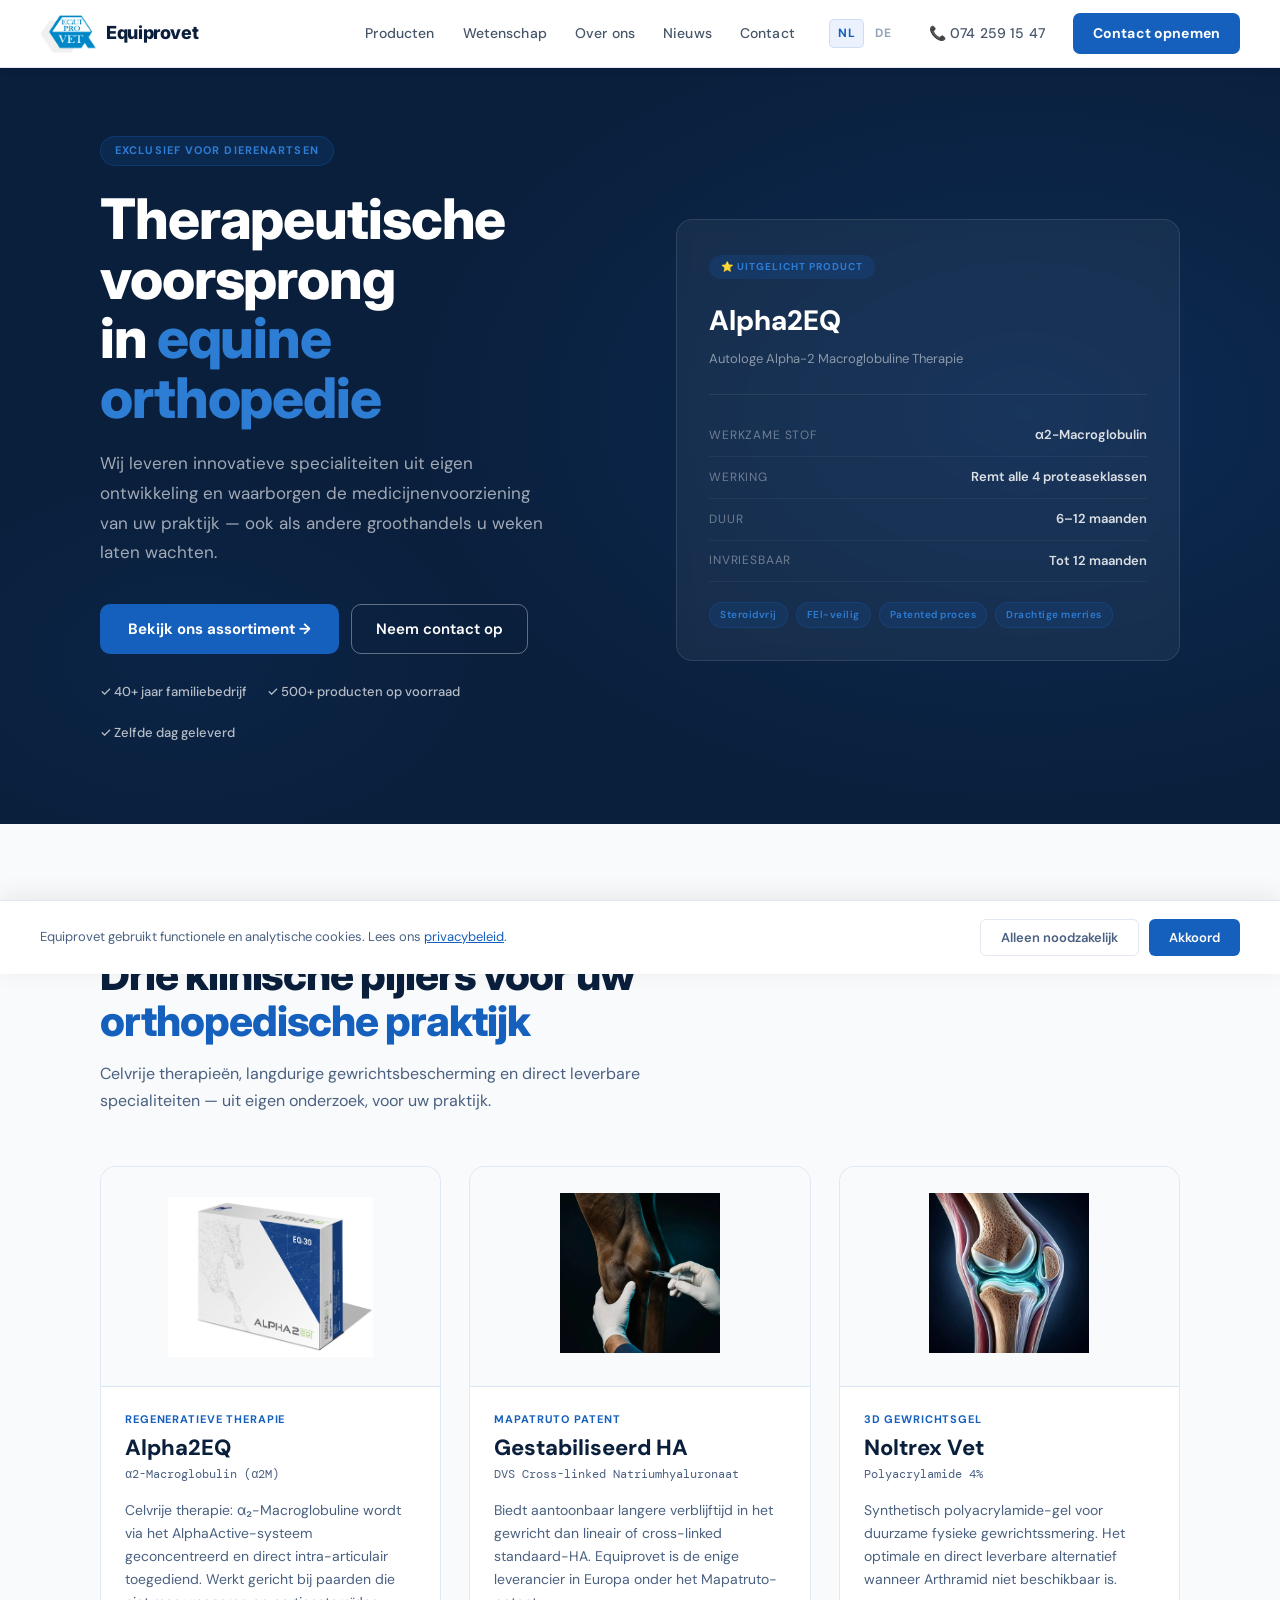
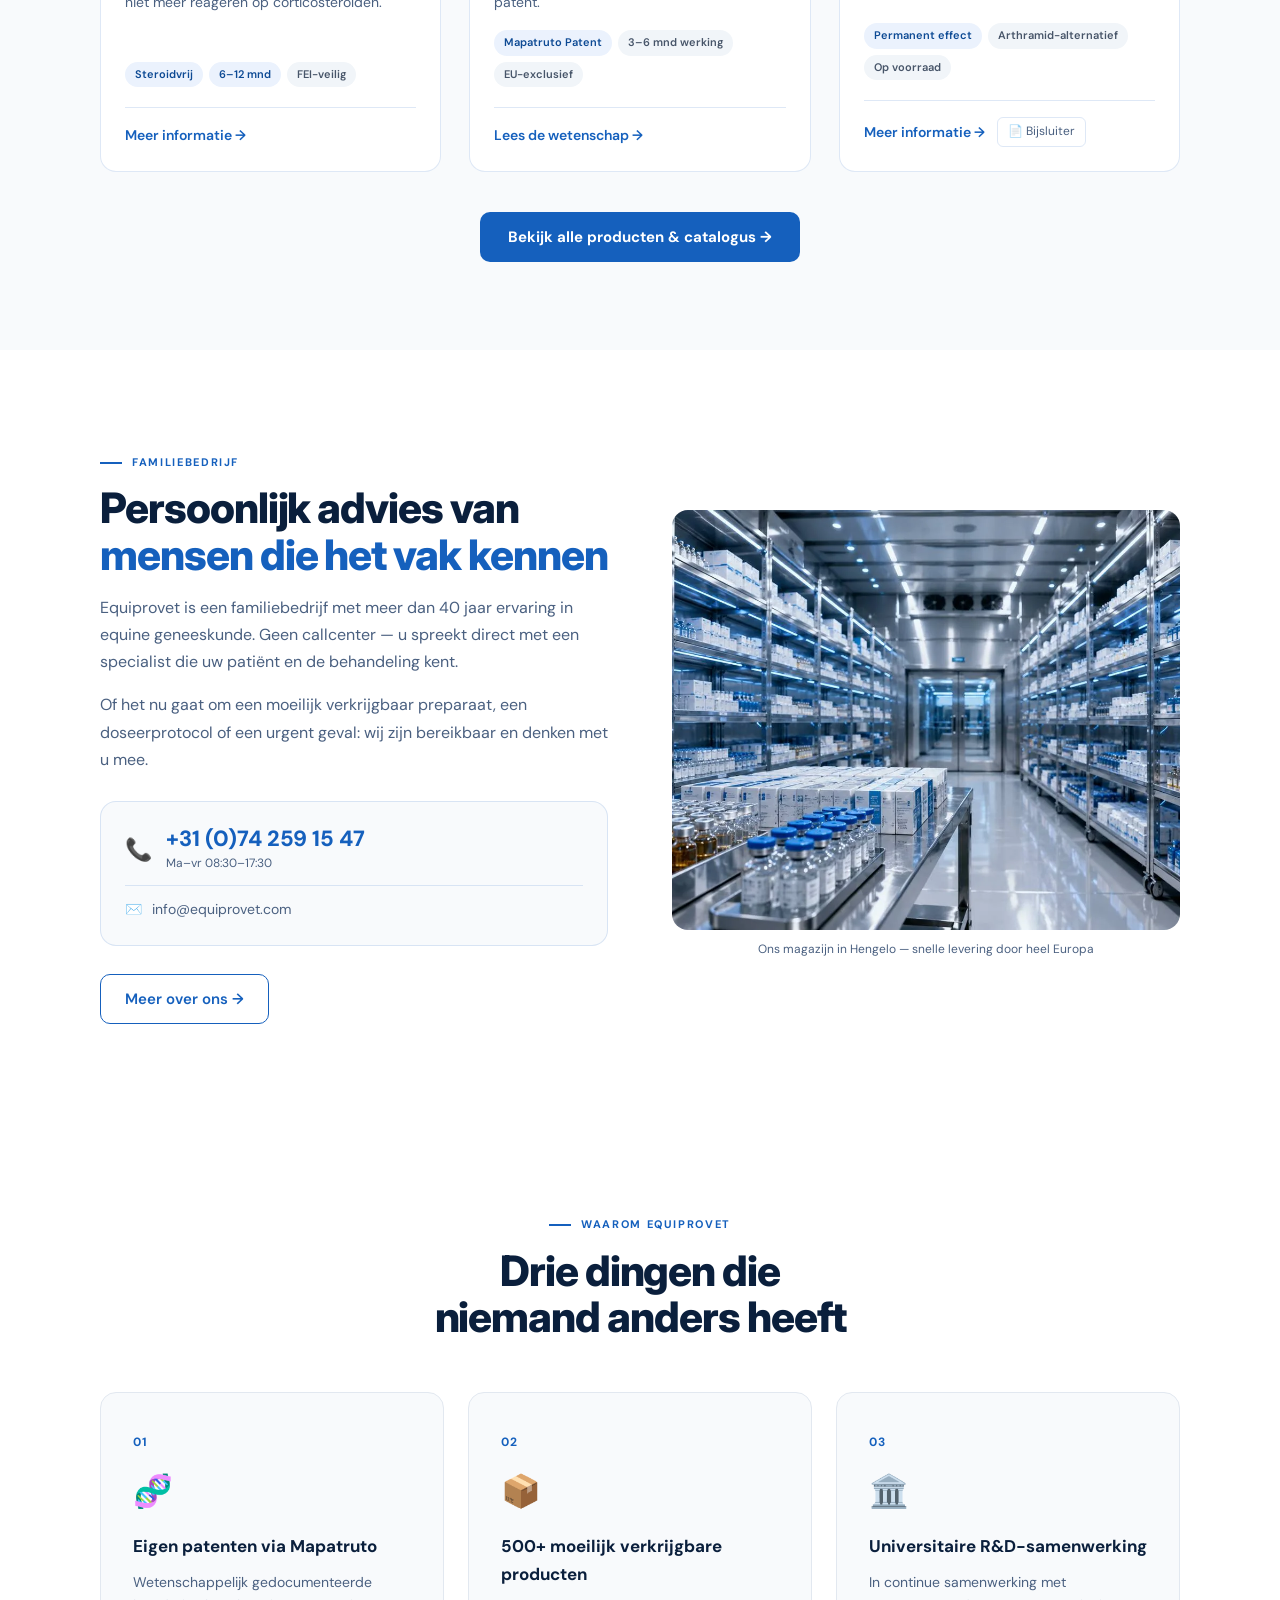
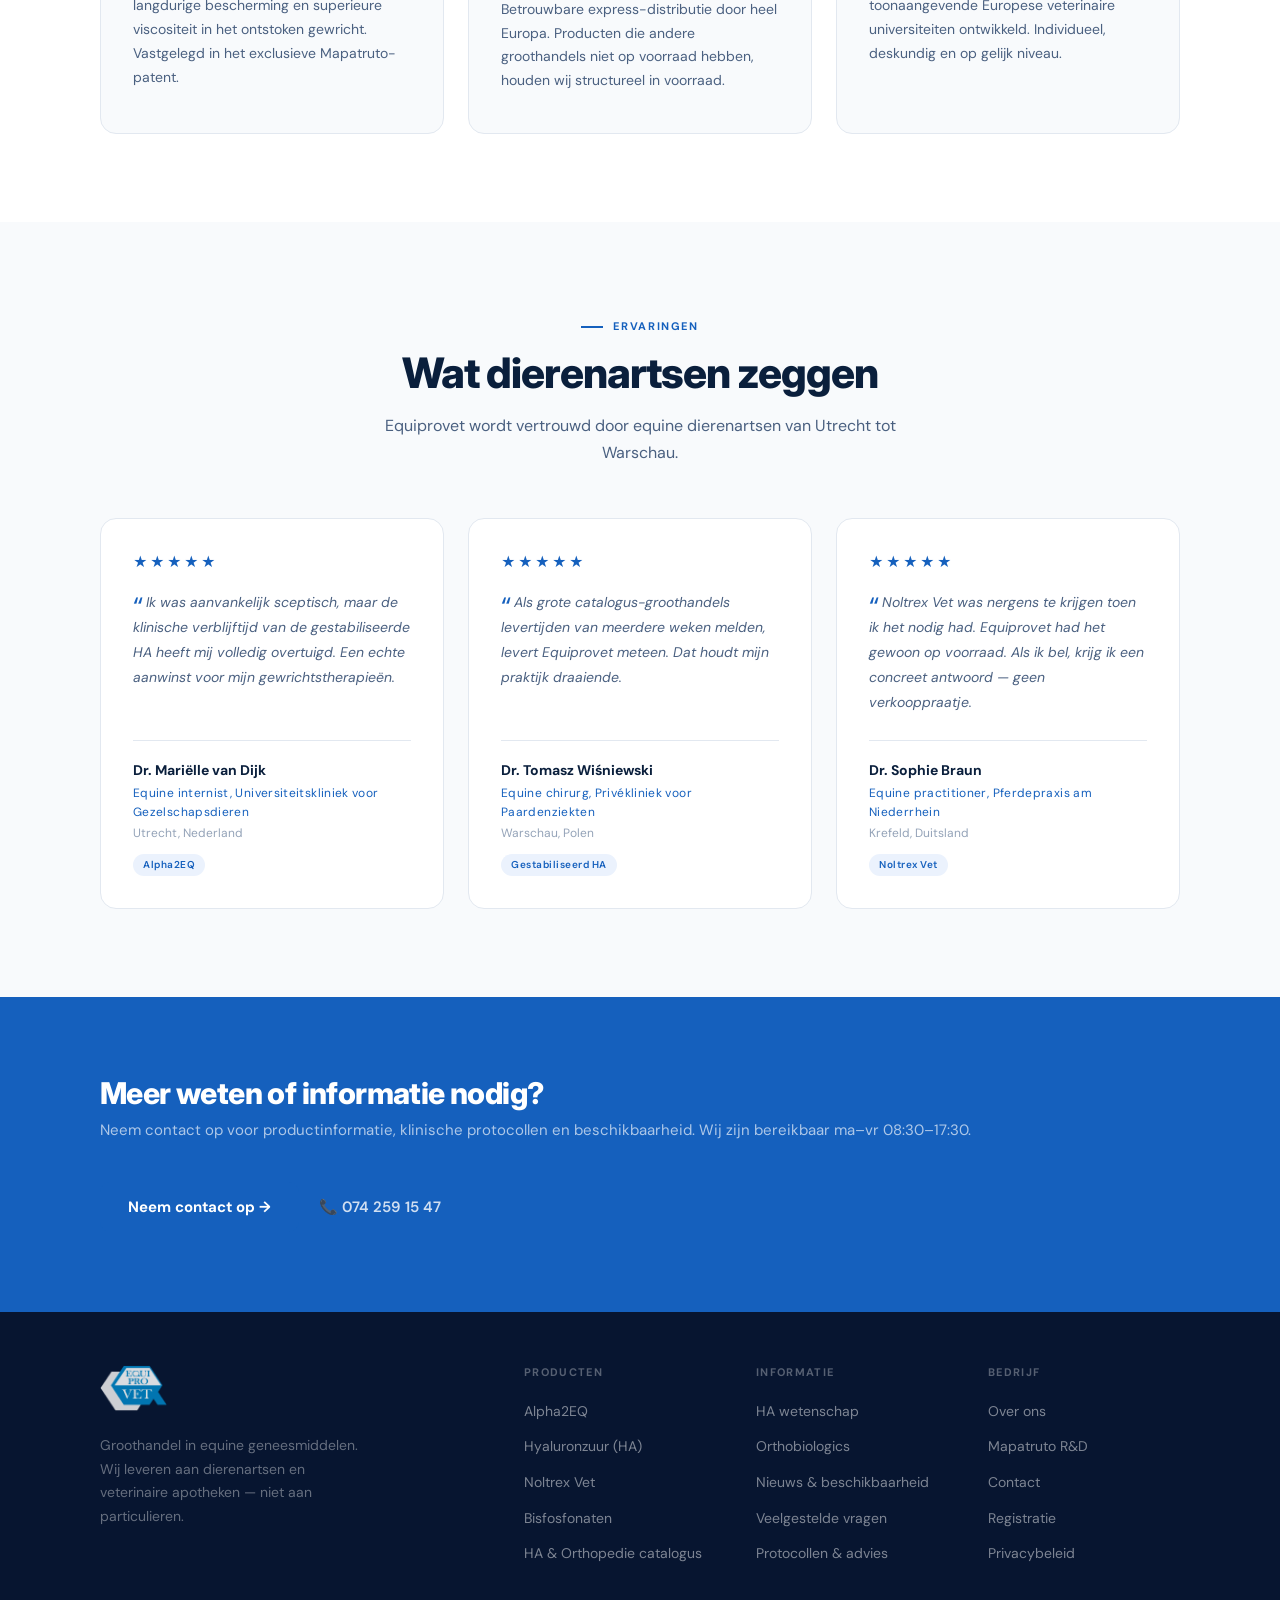
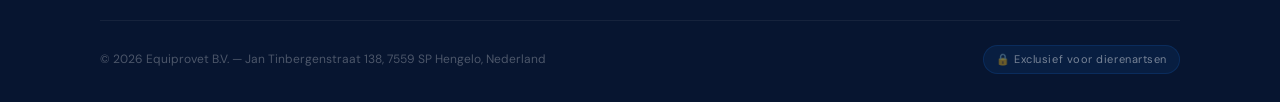
==== index.html @ ec250463 "Nav: logo zichtbaar + bedrijfsnaam Equiprovet toegevoegd - filter:brightness(0) verwijderd — logo to" ====
<!DOCTYPE html>
<html lang="nl">
<head>
  <meta charset="UTF-8">
  <meta name="viewport" content="width=device-width, initial-scale=1.0">
  <title>Equiprovet — Equine gewrichtsbehandeling | Alpha2EQ & gestabiliseerd HA voor dierenartsen</title>
  <meta name="description" content="Groothandel in equine orthopaedische farmaceutica. Alpha2EQ, gestabiliseerd hyaluronzuur (Mapatruto-patent) en 500+ specialiteiten. Altijd op voorraad. Alleen voor dierenartsen.">
  <meta name="theme-color" content="#1560BD">
  <link rel="canonical" href="https://www.equiprovet.nl/">
  <link rel="icon" type="image/svg+xml" href="/favicon.svg">
  <link rel="icon" type="image/png" sizes="32x32" href="/images/favicon-32.png">
  <link rel="icon" type="image/png" sizes="16x16" href="/images/favicon-16.png">
  <link rel="apple-touch-icon" sizes="180x180" href="/apple-touch-icon.png">
  <link rel="manifest" href="/manifest.json">
  <link rel="preconnect" href="https://fonts.googleapis.com">
  <link rel="preconnect" href="https://fonts.gstatic.com" crossorigin>
  <link href="https://fonts.googleapis.com/css2?family=Inter:wght@400;500;600;700;800;900&family=DM+Sans:wght@300;400;500;600&family=DM+Mono:wght@400;500&display=swap" rel="stylesheet">
  <link rel="stylesheet" href="/css/styles.css">
  <script src="/js/main.js" defer></script>
  <link rel="preload" as="image" href="/images/hero-horse-leg.jpg" fetchpriority="high">
  <link rel="alternate" hreflang="nl" href="https://www.equiprovet.nl/">
  <link rel="alternate" hreflang="de" href="https://www.equiprovet.nl/de/">
  <link rel="alternate" hreflang="x-default" href="https://www.equiprovet.nl/">
  <meta property="og:type" content="website">
  <meta property="og:site_name" content="Equiprovet">
  <meta property="og:title" content="Equiprovet — De equine orthopedische specialist voor dierenartsen">
  <meta property="og:description" content="Groothandel in equine orthopaedische farmaceutica. Alpha2EQ, gestabiliseerd hyaluronzuur (Mapatruto-patent) en 500+ specialiteiten. Altijd op voorraad. Alleen voor dierenartsen.">
  <meta property="og:image" content="https://www.equiprovet.nl/images/hero-horse-leg.jpg">
  <meta property="og:locale" content="nl_NL">
  <meta name="twitter:card" content="summary_large_image">
  <meta name="twitter:title" content="Equiprovet — De equine orthopedische specialist voor dierenartsen">
  <meta name="twitter:description" content="Groothandel in equine orthopaedische farmaceutica. Alpha2EQ, gestabiliseerd hyaluronzuur (Mapatruto-patent) en 500+ specialiteiten. Altijd op voorraad. Alleen voor dierenartsen.">
<script type="application/ld+json">
{
  "@context": "https://schema.org",
  "@type": "MedicalOrganization",
  "@id": "https://www.equiprovet.nl/#organization",
  "name": "Equiprovet B.V.",
  "alternateName": "Equiprovet",
  "url": "https://www.equiprovet.nl",
  "logo": "https://www.equiprovet.nl/images/logo.png",
  "description": "Veterinaire groothandel gespecialiseerd in equine orthopaedische farmaceutica. Exclusief leverancier van gestabiliseerd hyaluronzuur (Mapatruto-patent) en Alpha2EQ regeneratieve therapie voor geregistreerde dierenartsen.",
  "medicalSpecialty": "Equine Orthopedics",
  "address": {
    "@type": "PostalAddress",
    "streetAddress": "Jan Tinbergenstraat 138",
    "addressLocality": "Hengelo",
    "postalCode": "7559 SP",
    "addressCountry": "NL"
  },
  "contactPoint": {
    "@type": "ContactPoint",
    "telephone": "+31-74-259-15-47",
    "contactType": "customer service",
    "availableLanguage": ["Dutch", "German", "English"],
    "hoursAvailable": {"@type": "OpeningHoursSpecification",
      "dayOfWeek": ["Monday","Tuesday","Wednesday","Thursday","Friday"],
      "opens": "08:30", "closes": "17:30"}
  },
  "slogan": "Wij leveren wat je praktijk echt nodig heeft"
}
</script>
</head>
<body>
<a href="#main-content" class="skip-nav">Ga naar inhoud</a>
<div id="scroll-progress"></div>

<!-- ── NAV ── -->
<nav>
  <a href="/" class="nav-logo">
    <img src="/images/logo.png" alt="Equiprovet" class="nav-logo-img"><span class="nav-brand">Equiprovet</span>
  </a>
  <div class="nav-links" id="nav-links">
    <a href="/producten.html">Producten</a>
    <a href="/wetenschap.html">Wetenschap</a>
    <a href="/over-ons.html">Over ons</a>
    <a href="/nieuws.html">Nieuws</a>
    <a href="/contact.html">Contact</a>
    <div class="lang-switcher">
      <a href="/" class="lang-active">NL</a>
      <a href="/de/">DE</a>
    </div>
    <a href="tel:+31742591547" class="nav-phone">📞 074 259 15 47</a>
    <a href="/contact.html" class="nav-cta">Contact opnemen</a>
  </div>
  <button class="nav-hamburger" id="nav-hamburger" aria-label="Menu">
    <span></span><span></span><span></span>
  </button>
</nav>

<main id="main-content">

<!-- ── HERO ── -->
<section class="hero">
  <div class="hero-inner">
    <div class="hero-left">
      <div class="hero-badge">Exclusief voor dierenartsen</div>
      <h1 class="hero-title">
        Therapeutische voorsprong<br>
        in <em>equine orthopedie</em>
      </h1>
      <p class="hero-sub">
        Wij leveren innovatieve specialiteiten uit eigen ontwikkeling en waarborgen de medicijnenvoorziening van uw praktijk — ook als andere groothandels u weken laten wachten.
      </p>
      <div class="hero-actions">
        <a href="/producten.html" class="btn-primary">Bekijk ons assortiment →</a>
        <a href="/contact.html" class="btn-secondary">Neem contact op</a>
      </div>
      <div class="hero-trust">
        <div class="ht-item">✓ 40+ jaar familiebedrijf</div>
        <div class="ht-item">✓ 500+ producten op voorraad</div>
        <div class="ht-item">✓ Zelfde dag geleverd</div>
      </div>
    </div>
    <div class="hero-right">
      <div class="hero-card">
        <div class="hero-card-tag">⭐ Uitgelicht product</div>
        <div class="hero-card-name">Alpha2EQ</div>
        <div class="hero-card-sub">Autologe Alpha-2 Macroglobuline Therapie</div>
        <div class="hero-card-divider"></div>
        <div class="hero-card-row">
          <span class="hcr-label">Werkzame stof</span>
          <span class="hcr-val">α2-Macroglobulin</span>
        </div>
        <div class="hero-card-row">
          <span class="hcr-label">Werking</span>
          <span class="hcr-val">Remt alle 4 proteaseklassen</span>
        </div>
        <div class="hero-card-row">
          <span class="hcr-label">Duur</span>
          <span class="hcr-val">6–12 maanden</span>
        </div>
        <div class="hero-card-row">
          <span class="hcr-label">Invriesbaar</span>
          <span class="hcr-val">Tot 12 maanden</span>
        </div>
        <div class="hero-card-badges">
          <span class="hero-card-badge">Steroidvrij</span>
          <span class="hero-card-badge">FEI-veilig</span>
          <span class="hero-card-badge">Patented proces</span>
          <span class="hero-card-badge">Drachtige merries</span>
        </div>
      </div>
    </div>
  </div>
</section>

<!-- ── PRODUCTEN ── -->
<section class="products-section" id="products">
  <div class="container">
    <div class="section-header reveal">
      <div class="section-label">Ons assortiment</div>
      <h2 class="section-title">Drie klinische pijlers voor uw<br><em>orthopedische praktijk</em></h2>
      <p class="section-desc">Celvrije therapieën, langdurige gewrichtsbescherming en direct leverbare specialiteiten — uit eigen onderzoek, voor uw praktijk.</p>
    </div>
    <div class="pcc-grid reveal-group">

      <div class="pcc-card">
        <div class="pcc-image">
          <img src="/images/alpha2eq-kit.png" alt="Alpha2EQ EQ-30 kit" loading="lazy">
        </div>
        <div class="pcc-body">
          <div class="pcc-category">Regeneratieve therapie</div>
          <div class="pcc-name">Alpha2EQ</div>
          <div class="pcc-molecule">α2-Macroglobulin (α2M)</div>
          <p class="pcc-desc">Celvrije therapie: α₂-Macroglobuline wordt via het AlphaActive-systeem geconcentreerd en direct intra-articulair toegediend. Werkt gericht bij paarden die niet meer reageren op corticosteroïden.</p>
          <div class="pcc-tags">
            <span class="pcc-tag blue">Steroidvrij</span>
            <span class="pcc-tag blue">6–12 mnd</span>
            <span class="pcc-tag">FEI-veilig</span>
          </div>
          <div class="pcc-actions">
            <a href="/contact.html" class="pcc-btn">Meer informatie →</a>
          </div>
        </div>
      </div>

      <div class="pcc-card">
        <div class="pcc-image">
          <picture>
            <source srcset="/images/ha-injection.webp" type="image/webp">
            <img src="/images/ha-injection.jpg" alt="Gestabiliseerd hyaluronzuur injectie" loading="lazy">
          </picture>
        </div>
        <div class="pcc-body">
          <div class="pcc-category">Mapatruto Patent</div>
          <div class="pcc-name">Gestabiliseerd HA</div>
          <div class="pcc-molecule">DVS Cross-linked Natriumhyaluronaat</div>
          <p class="pcc-desc">Biedt aantoonbaar langere verblijftijd in het gewricht dan lineair of cross-linked standaard-HA. Equiprovet is de enige leverancier in Europa onder het Mapatruto-patent.</p>
          <div class="pcc-tags">
            <span class="pcc-tag blue">Mapatruto Patent</span>
            <span class="pcc-tag">3–6 mnd werking</span>
            <span class="pcc-tag">EU-exclusief</span>
          </div>
          <div class="pcc-actions">
            <a href="/wetenschap.html" class="pcc-btn">Lees de wetenschap →</a>
          </div>
        </div>
      </div>

      <div class="pcc-card">
        <div class="pcc-image">
          <picture>
            <source srcset="/images/noltrex-joint.webp" type="image/webp">
            <img src="/images/noltrex-joint.jpg" alt="Noltrex Vet gewrichtsgel" loading="lazy">
          </picture>
        </div>
        <div class="pcc-body">
          <div class="pcc-category">3D Gewrichtsgel</div>
          <div class="pcc-name">Noltrex Vet</div>
          <div class="pcc-molecule">Polyacrylamide 4%</div>
          <p class="pcc-desc">Synthetisch polyacrylamide-gel voor duurzame fysieke gewrichtssmering. Het optimale en direct leverbare alternatief wanneer Arthramid niet beschikbaar is.</p>
          <div class="pcc-tags">
            <span class="pcc-tag blue">Permanent effect</span>
            <span class="pcc-tag">Arthramid-alternatief</span>
            <span class="pcc-tag">Op voorraad</span>
          </div>
          <div class="pcc-actions">
            <a href="/contact.html" class="pcc-btn">Meer informatie →</a>
            <a href="https://www.geneesmiddeleninformatiebank.nl/smpc/v110867_spc.pdf" class="pcc-bijsluiter" target="_blank" rel="noopener">📄 Bijsluiter</a>
          </div>
        </div>
      </div>

    </div>
    <div class="reveal" style="text-align:center;margin-top:40px;">
      <a href="/producten.html" class="btn-primary">Bekijk alle producten &amp; catalogus →</a>
    </div>
  </div>
</section>

<!-- ── PERSOONLIJK CONTACT ── -->
<section class="personal-section">
  <div class="container">
    <div class="personal-grid reveal-group">
      <div>
        <div class="section-label">Familiebedrijf</div>
        <h2 class="section-title">Persoonlijk advies van<br><em>mensen die het vak kennen</em></h2>
        <p class="personal-text">Equiprovet is een familiebedrijf met meer dan 40 jaar ervaring in equine geneeskunde. Geen callcenter — u spreekt direct met een specialist die uw patiënt en de behandeling kent.</p>
        <p class="personal-text">Of het nu gaat om een moeilijk verkrijgbaar preparaat, een doseerprotocol of een urgent geval: wij zijn bereikbaar en denken met u mee.</p>
        <div class="personal-contact-block">
          <a href="tel:+31742591547" class="personal-phone">
            <span class="personal-phone-icon">📞</span>
            <span>
              <strong>+31 (0)74 259 15 47</strong>
              <span class="personal-hours">Ma–vr  08:30–17:30</span>
            </span>
          </a>
          <a href="mailto:info@equiprovet.com" class="personal-email">
            <span>✉️</span>
            <span>info@equiprovet.com</span>
          </a>
        </div>
        <a href="/over-ons.html" class="btn-outline" style="margin-top:28px;display:inline-block;">Meer over ons →</a>
      </div>
      <div class="personal-image">
        <picture>
          <source srcset="/images/equiprovet-warehouse.webp" type="image/webp">
          <img src="/images/equiprovet-warehouse.jpg" alt="Equiprovet magazijn Hengelo" loading="lazy">
        </picture>
        <div class="personal-image-caption">Ons magazijn in Hengelo — snelle levering door heel Europa</div>
      </div>
    </div>
  </div>
</section>

<!-- ── USP ── -->
<section class="usp-section">
  <div class="container">
    <div class="section-header reveal" style="text-align:center;max-width:560px;margin:0 auto 0;">
      <div class="section-label" style="justify-content:center;">Waarom Equiprovet</div>
      <h2 class="section-title">Drie dingen die<br>niemand anders heeft</h2>
    </div>
    <div class="usp-grid reveal-group">
      <div class="usp-item">
        <div class="usp-num">01</div>
        <span class="usp-icon">🧬</span>
        <div class="usp-title">Eigen patenten via Mapatruto</div>
        <p class="usp-desc">Wetenschappelijk gedocumenteerde langdurige bescherming en superieure viscositeit in het ontstoken gewricht. Vastgelegd in het exclusieve Mapatruto-patent.</p>
      </div>
      <div class="usp-item">
        <div class="usp-num">02</div>
        <span class="usp-icon">📦</span>
        <div class="usp-title">500+ moeilijk verkrijgbare producten</div>
        <p class="usp-desc">Betrouwbare express-distributie door heel Europa. Producten die andere groothandels niet op voorraad hebben, houden wij structureel in voorraad.</p>
      </div>
      <div class="usp-item">
        <div class="usp-num">03</div>
        <span class="usp-icon">🏛️</span>
        <div class="usp-title">Universitaire R&amp;D-samenwerking</div>
        <p class="usp-desc">In continue samenwerking met toonaangevende Europese veterinaire universiteiten ontwikkeld. Individueel, deskundig en op gelijk niveau.</p>
      </div>
    </div>
  </div>
</section>

<!-- ── TESTIMONIALS ── -->
<section class="testimonials-section" id="ervaringen">
  <div class="container">
    <div class="testimonials-header reveal">
      <div class="section-label">Ervaringen</div>
      <h2 class="section-title">Wat dierenartsen zeggen</h2>
      <p class="section-desc" style="margin:0 auto;">Equiprovet wordt vertrouwd door equine dierenartsen van Utrecht tot Warschau.</p>
    </div>
    <div class="testimonials-grid reveal-group">
      <div class="testimonial-card">
        <div class="testimonial-stars">★★★★★</div>
        <p class="testimonial-quote">Ik was aanvankelijk sceptisch, maar de klinische verblijftijd van de gestabiliseerde HA heeft mij volledig overtuigd. Een echte aanwinst voor mijn gewrichtstherapieën.</p>
        <div class="testimonial-author">
          <div class="ta-name">Dr. Mariëlle van Dijk</div>
          <div class="ta-role">Equine internist, Universiteitskliniek voor Gezelschapsdieren</div>
          <div class="ta-location">Utrecht, Nederland</div>
          <span class="ta-product">Alpha2EQ</span>
        </div>
      </div>
      <div class="testimonial-card">
        <div class="testimonial-stars">★★★★★</div>
        <p class="testimonial-quote">Als grote catalogus-groothandels levertijden van meerdere weken melden, levert Equiprovet meteen. Dat houdt mijn praktijk draaiende.</p>
        <div class="testimonial-author">
          <div class="ta-name">Dr. Tomasz Wiśniewski</div>
          <div class="ta-role">Equine chirurg, Privékliniek voor Paardenziekten</div>
          <div class="ta-location">Warschau, Polen</div>
          <span class="ta-product">Gestabiliseerd HA</span>
        </div>
      </div>
      <div class="testimonial-card">
        <div class="testimonial-stars">★★★★★</div>
        <p class="testimonial-quote">Noltrex Vet was nergens te krijgen toen ik het nodig had. Equiprovet had het gewoon op voorraad. Als ik bel, krijg ik een concreet antwoord — geen verkooppraatje.</p>
        <div class="testimonial-author">
          <div class="ta-name">Dr. Sophie Braun</div>
          <div class="ta-role">Equine practitioner, Pferdepraxis am Niederrhein</div>
          <div class="ta-location">Krefeld, Duitsland</div>
          <span class="ta-product">Noltrex Vet</span>
        </div>
      </div>
    </div>
  </div>
</section>

<!-- ── CTA ── -->
<section class="cta-section">
  <div class="container reveal">
    <div class="cta-inner">
      <div>
        <h2 class="cta-title">Meer weten of informatie nodig?</h2>
        <p class="cta-sub">Neem contact op voor productinformatie, klinische protocollen en beschikbaarheid. Wij zijn bereikbaar ma–vr 08:30–17:30.</p>
      </div>
      <div class="cta-actions">
        <a href="/contact.html" class="btn-primary">Neem contact op →</a>
        <a href="tel:+31742591547" class="cta-tel">📞 074 259 15 47</a>
      </div>
    </div>
  </div>
</section>

</main>

<!-- ── FOOTER ── -->
<footer>
  <div class="container">
    <div class="footer-grid">
      <div>
        <img src="/images/logo.png" alt="Equiprovet" style="height:48px;width:auto;opacity:0.85;">
        <p class="footer-brand-desc">Groothandel in equine geneesmiddelen. Wij leveren aan dierenartsen en veterinaire apotheken — niet aan particulieren.</p>
      </div>
      <div>
        <div class="footer-col-title">Producten</div>
        <ul class="footer-links">
          <li><a href="/wetenschap.html#alpha2eq">Alpha2EQ</a></li>
          <li><a href="/wetenschap.html">Hyaluronzuur (HA)</a></li>
          <li><a href="/producten.html">Noltrex Vet</a></li>
          <li><a href="/producten.html">Bisfosfonaten</a></li>
          <li><a href="/producten.html#catalogus">HA &amp; Orthopedie catalogus</a></li>
        </ul>
      </div>
      <div>
        <div class="footer-col-title">Informatie</div>
        <ul class="footer-links">
          <li><a href="/wetenschap.html">HA wetenschap</a></li>
          <li><a href="/wetenschap.html#alpha2eq">Orthobiologics</a></li>
          <li><a href="/nieuws.html">Nieuws &amp; beschikbaarheid</a></li>
          <li><a href="/contact.html#faq">Veelgestelde vragen</a></li>
          <li><a href="/contact.html">Protocollen &amp; advies</a></li>
        </ul>
      </div>
      <div>
        <div class="footer-col-title">Bedrijf</div>
        <ul class="footer-links">
          <li><a href="/over-ons.html">Over ons</a></li>
          <li><a href="/over-ons.html">Mapatruto R&amp;D</a></li>
          <li><a href="/contact.html">Contact</a></li>
          <li><a href="/contact.html">Registratie</a></li>
          <li><a href="#" onclick="openPrivacy(); return false;">Privacybeleid</a></li>
        </ul>
      </div>
    </div>
    <div class="footer-bottom">
      <div class="footer-copyright">© 2026 Equiprovet B.V. — Jan Tinbergenstraat 138, 7559 SP Hengelo, Nederland</div>
      <div class="footer-vet-only">🔒 Exclusief voor dierenartsen</div>
    </div>
  </div>
</footer>

<!-- ── PRIVACY MODAL ── -->
<div id="privacy-modal" role="dialog" aria-modal="true" aria-label="Privacybeleid">
  <div class="privacy-modal-inner">
    <button class="privacy-modal-close" onclick="closePrivacy()" aria-label="Sluiten">✕</button>
    <h2>Privacybeleid</h2>
    <p class="privacy-date">Versie 1.0 — maart 2026</p>
    <h3>1. Verwerkingsverantwoordelijke</h3>
    <p>Equiprovet B.V., Jan Tinbergenstraat 138, 7559 SP Hengelo, Nederland. E-mail: info@equiprovet.com</p>
    <h3>2. Welke gegevens verzamelen wij?</h3>
    <p>Wij verwerken persoonsgegevens die u zelf invult via het registratieformulier: naam, praktijknaam, e-mailadres, land en veterinair registratienummer.</p>
    <h3>3. Doel van verwerking</h3>
    <p>Uw gegevens worden gebruikt voor verificatie van uw veterinaire registratie en het aanmaken van een klantaccount. Wij verkopen uw gegevens niet aan derden.</p>
    <h3>4. Rechtsgrondslag</h3>
    <p>Verwerking vindt plaats op basis van uw toestemming (art. 6 lid 1 sub a AVG) en uitvoering van een overeenkomst (art. 6 lid 1 sub b AVG).</p>
    <h3>5. Uw rechten</h3>
    <p>U heeft recht op inzage, rectificatie en gegevenswissing. Stuur een e-mail naar info@equiprovet.com.</p>
    <h3>6. Cookies</h3>
    <p>Equiprovet gebruikt functioneel noodzakelijke cookies en, na uw toestemming, analytische cookies.</p>
  </div>
</div>

<!-- ── COOKIE BANNER ── -->
<div id="cookie-banner" role="dialog" aria-label="Cookiemelding" aria-live="polite">
  <p class="cookie-text">Equiprovet gebruikt functionele en analytische cookies.
    Lees ons <a onclick="openPrivacy()">privacybeleid</a>.</p>
  <div class="cookie-actions">
    <button class="cookie-btn decline" onclick="handleCookie('declined')">Alleen noodzakelijk</button>
    <button class="cookie-btn accept" onclick="handleCookie('accepted')">Akkoord</button>
  </div>
</div>

<script>
(function(){
  const burger = document.getElementById('nav-hamburger');
  const links  = document.getElementById('nav-links');
  if (!burger || !links) return;
  function toggleMenu(force) {
    const open = force !== undefined ? force : !links.classList.contains('open');
    burger.classList.toggle('open', open);
    links.classList.toggle('open', open);
    document.body.style.overflow = open ? 'hidden' : '';
  }
  burger.addEventListener('click', () => toggleMenu());
  links.querySelectorAll('a').forEach(a => a.addEventListener('click', () => toggleMenu(false)));
  document.addEventListener('keydown', e => { if (e.key === 'Escape') toggleMenu(false); });
})();
</script>

<div id="sticky-cta">
  <div class="sticky-cta-text">
    <strong>Dierenarts?</strong> Neem direct contact op voor informatie.
  </div>
  <div class="sticky-cta-actions">
    <a href="tel:+31742591547" class="sticky-cta-tel">📞 +31 (0)74 259 15 47</a>
    <a href="/contact.html" class="sticky-cta-btn">Contact opnemen →</a>
    <button class="sticky-cta-close" onclick="document.getElementById('sticky-cta').remove()" aria-label="Sluiten">✕</button>
  </div>
</div>
</body>
</html>
---- css/styles.css ----
/* ═══════════════════════════════════════
   EQUIPROVET — Simplified Clean Design
   ═══════════════════════════════════════ */

*, *::before, *::after { margin: 0; padding: 0; box-sizing: border-box; }

:root {
  --blue:       #1560BD;
  --blue-dark:  #0D4A94;
  --blue-light: #2E7DD4;
  --blue-pale:  #EBF2FD;
  --navy:       #0A1F3C;
  --navy-soft:  #1E3A5F;
  --white:      #FFFFFF;
  --gray-50:    #F8FAFC;
  --gray-100:   #F1F5F9;
  --gray-200:   #E2E8F0;
  --gray-400:   #94A3B8;
  --gray-500:   #64748B;
  --gray-600:   #475569;
  --gray-800:   #1E293B;
  --text:       #0A1F3C;
  --text-soft:  #4A6080;
  --border:     rgba(21, 96, 189, 0.14);
  --shadow-sm:  0 1px 8px rgba(10, 31, 60, 0.08);
  --shadow:     0 4px 20px rgba(10, 31, 60, 0.10);
  --shadow-lg:  0 12px 48px rgba(10, 31, 60, 0.14);
  --radius:     10px;
  --radius-lg:  16px;
  /* Legacy aliases so inline styles keep working */
  --gold:       #1560BD;
  --gold-light: #2E7DD4;
  --teal:       #0E6B8A;
  --teal-light: #1A8BA0;
  --teal-pale:  #D6EFF3;
  --ink:        #0A1F3C;
  --ink-soft:   #4A6080;
  --cream:      #F5F8FC;
  --cream-2:    #EBF2FD;
}

html { scroll-behavior: smooth; }
body {
  font-family: 'DM Sans', 'Inter', sans-serif;
  background: var(--white);
  color: var(--text);
  overflow-x: hidden;
  font-size: 16px;
  line-height: 1.6;
}

@media (prefers-reduced-motion: reduce) {
  *, *::before, *::after { animation-duration: 0.01ms !important; transition-duration: 0.01ms !important; }
  .reveal, .reveal-group > * { opacity: 1 !important; transform: none !important; }
}

/* ── Accessibility ── */
.skip-nav { position: absolute; left: -9999px; }
.skip-nav:focus { position: fixed; top: 8px; left: 8px; z-index: 99999; background: var(--blue); color: #fff; padding: 8px 16px; border-radius: 6px; text-decoration: none; }

/* ── Layout ── */
.container { max-width: 1160px; margin: 0 auto; padding: 0 40px; }

/* ── Typography ── */
h1, h2, h3 { font-family: 'Inter', 'DM Sans', sans-serif; line-height: 1.12; font-weight: 800; letter-spacing: -0.02em; }

/* ── Buttons ── */
.btn-primary {
  background: var(--blue);
  color: #fff;
  padding: 13px 28px;
  border-radius: var(--radius);
  font-weight: 700;
  font-size: 15px;
  text-decoration: none;
  transition: background 0.2s, transform 0.2s, box-shadow 0.2s;
  display: inline-flex;
  align-items: center;
  gap: 8px;
}
.btn-primary:hover { background: var(--blue-dark); transform: translateY(-1px); box-shadow: 0 6px 20px rgba(21, 96, 189, 0.3); }

.btn-secondary {
  background: transparent;
  color: #fff;
  border: 1.5px solid rgba(255, 255, 255, 0.35);
  padding: 12px 24px;
  border-radius: var(--radius);
  font-weight: 600;
  font-size: 15px;
  text-decoration: none;
  transition: all 0.2s;
  display: inline-flex;
  align-items: center;
  gap: 8px;
}
.btn-secondary:hover { background: rgba(255, 255, 255, 0.08); border-color: rgba(255, 255, 255, 0.6); }

.btn-outline {
  background: transparent;
  color: var(--blue);
  border: 1.5px solid var(--blue);
  padding: 12px 24px;
  border-radius: var(--radius);
  font-weight: 600;
  font-size: 15px;
  text-decoration: none;
  transition: all 0.2s;
  display: inline-flex;
  align-items: center;
  gap: 8px;
}
.btn-outline:hover { background: var(--blue-pale); }

/* ══════════════════════════════
   NAVIGATION
══════════════════════════════ */
nav {
  position: fixed;
  top: 0; left: 0; right: 0;
  z-index: 100;
  background: #fff;
  border-bottom: 1px solid var(--gray-200);
  padding: 0 40px;
  height: 68px;
  display: flex;
  align-items: center;
  justify-content: space-between;
  box-shadow: var(--shadow-sm);
}

.nav-logo { display: flex; align-items: center; gap: 10px; text-decoration: none; }
.nav-logo-img { height: 40px; width: auto; }
.nav-brand { font-size: 18px; font-weight: 800; color: var(--navy); letter-spacing: -0.02em; font-family: 'Inter', sans-serif; }

.nav-links { display: flex; align-items: center; gap: 28px; }
.nav-links a {
  color: var(--gray-600);
  text-decoration: none;
  font-size: 14px;
  font-weight: 500;
  transition: color 0.2s;
  letter-spacing: 0.01em;
}
.nav-links a:hover, .nav-links a.nav-active { color: var(--blue); }
.nav-links a.nav-active { font-weight: 600; }

.nav-cta {
  background: var(--blue) !important;
  color: #fff !important;
  padding: 9px 20px;
  border-radius: 7px;
  font-weight: 700 !important;
  font-size: 14px !important;
  transition: background 0.2s !important;
}
.nav-cta:hover { background: var(--blue-dark) !important; color: #fff !important; }

.lang-switcher { display: flex; align-items: center; gap: 2px; margin-left: 6px; }
.lang-switcher a {
  color: var(--gray-400);
  text-decoration: none;
  font-size: 12px;
  font-weight: 700;
  padding: 4px 8px;
  border-radius: 5px;
  border: 1px solid transparent;
  transition: all 0.2s;
  letter-spacing: 0.06em;
}
.lang-switcher a:hover { color: var(--blue); }
.lang-switcher a.lang-active { color: var(--blue); border-color: var(--border); background: var(--blue-pale); }

/* Hamburger */
.nav-hamburger { display: none; flex-direction: column; gap: 5px; cursor: pointer; padding: 8px; border: none; background: none; }
.nav-hamburger span { display: block; width: 22px; height: 2px; background: var(--text); border-radius: 2px; transition: all 0.3s; }
.nav-hamburger.open span:nth-child(1) { transform: rotate(45deg) translate(5px, 5px); }
.nav-hamburger.open span:nth-child(2) { opacity: 0; }
.nav-hamburger.open span:nth-child(3) { transform: rotate(-45deg) translate(5px, -5px); }

/* ══════════════════════════════
   HERO
══════════════════════════════ */
.hero {
  background: var(--navy);
  padding: 136px 0 80px;
  position: relative;
  overflow: hidden;
}

.hero::before {
  content: '';
  position: absolute;
  inset: 0;
  background: radial-gradient(ellipse 70% 70% at 80% 50%, rgba(21, 96, 189, 0.18) 0%, transparent 70%),
              radial-gradient(ellipse 40% 40% at 15% 80%, rgba(21, 96, 189, 0.08) 0%, transparent 60%);
  pointer-events: none;
}

.hero-inner {
  max-width: 1160px;
  margin: 0 auto;
  padding: 0 40px;
  display: grid;
  grid-template-columns: 1fr 1fr;
  gap: 72px;
  align-items: center;
  position: relative;
  z-index: 1;
}

.hero-badge {
  display: inline-flex;
  align-items: center;
  gap: 8px;
  background: rgba(21, 96, 189, 0.15);
  border: 1px solid rgba(21, 96, 189, 0.3);
  color: var(--blue-light);
  padding: 5px 14px;
  border-radius: 100px;
  font-size: 11px;
  font-weight: 700;
  letter-spacing: 0.1em;
  text-transform: uppercase;
  margin-bottom: 24px;
}

.hero-title {
  font-size: clamp(36px, 4.5vw, 56px);
  font-weight: 800;
  color: #fff;
  margin-bottom: 20px;
  line-height: 1.07;
}
.hero-title em { font-style: normal; color: var(--blue-light); }

.hero-sub {
  font-size: 17px;
  line-height: 1.75;
  color: rgba(255, 255, 255, 0.62);
  max-width: 460px;
  margin-bottom: 36px;
}
.hero-sub strong { color: rgba(255, 255, 255, 0.9); }

.hero-actions { display: flex; gap: 12px; flex-wrap: wrap; }

.hero-stats {
  display: flex;
  gap: 36px;
  margin-top: 48px;
  padding-top: 36px;
  border-top: 1px solid rgba(255, 255, 255, 0.08);
}

.stat-item {}
.stat-num { font-size: 32px; font-weight: 800; color: #fff; line-height: 1; font-family: 'Inter', sans-serif; }
.stat-num span { color: var(--blue-light); }
.stat-label { font-size: 11px; color: rgba(255, 255, 255, 0.42); text-transform: uppercase; letter-spacing: 0.08em; font-weight: 500; margin-top: 5px; }

/* Hero right card */
.hero-card {
  background: rgba(255, 255, 255, 0.05);
  border: 1px solid rgba(255, 255, 255, 0.1);
  border-radius: var(--radius-lg);
  padding: 32px;
  backdrop-filter: blur(8px);
}

.hero-card-tag {
  display: inline-flex;
  align-items: center;
  gap: 6px;
  background: rgba(21, 96, 189, 0.2);
  color: var(--blue-light);
  padding: 4px 12px;
  border-radius: 100px;
  font-size: 10px;
  font-weight: 700;
  letter-spacing: 0.1em;
  text-transform: uppercase;
  margin-bottom: 20px;
}

.hero-card-name { font-size: 28px; font-weight: 800; color: #fff; margin-bottom: 6px; }
.hero-card-sub { font-size: 13px; color: rgba(255, 255, 255, 0.5); margin-bottom: 24px; }
.hero-card-divider { height: 1px; background: rgba(255, 255, 255, 0.08); margin-bottom: 20px; }

.hero-card-row {
  display: flex;
  justify-content: space-between;
  align-items: center;
  padding: 10px 0;
  border-bottom: 1px solid rgba(255, 255, 255, 0.05);
}
.hero-card-row:last-of-type { border-bottom: none; }

.hcr-label { font-size: 12px; color: rgba(255, 255, 255, 0.38); text-transform: uppercase; letter-spacing: 0.07em; }
.hcr-val { font-size: 13px; color: rgba(255, 255, 255, 0.85); font-weight: 600; }

.hero-card-badges { display: flex; gap: 8px; flex-wrap: wrap; margin-top: 20px; }
.hero-card-badge {
  background: rgba(21, 96, 189, 0.15);
  border: 1px solid rgba(21, 96, 189, 0.25);
  color: var(--blue-light);
  padding: 4px 10px;
  border-radius: 100px;
  font-size: 10px;
  font-weight: 600;
  letter-spacing: 0.05em;
}

/* ══════════════════════════════
   TRUST BAR
══════════════════════════════ */
.trust-bar { background: var(--blue); color: #fff; padding: 14px 0; overflow: hidden; }
.trust-bar-inner {
  display: flex;
  gap: 56px;
  align-items: center;
  animation: scrollTicker 30s linear infinite;
  white-space: nowrap;
  width: max-content;
}
@keyframes scrollTicker { from { transform: translateX(0); } to { transform: translateX(-50%); } }
.trust-item { display: flex; align-items: center; gap: 8px; font-size: 13px; font-weight: 500; }
.trust-item .icon { font-size: 15px; }

/* ══════════════════════════════
   SECTION COMMONS
══════════════════════════════ */
section { padding: 88px 0; }

.section-label {
  display: inline-flex;
  align-items: center;
  gap: 10px;
  font-size: 11px;
  font-weight: 700;
  letter-spacing: 0.15em;
  text-transform: uppercase;
  color: var(--blue);
  margin-bottom: 14px;
}
.section-label::before { content: ''; width: 22px; height: 2px; background: var(--blue); display: block; flex-shrink: 0; }

.section-title {
  font-size: clamp(28px, 3.5vw, 42px);
  font-weight: 800;
  color: var(--text);
  line-height: 1.1;
  margin-bottom: 16px;
  letter-spacing: -0.025em;
}
.section-title em { font-style: normal; color: var(--blue); }

.section-desc { font-size: 16px; color: var(--text-soft); max-width: 540px; line-height: 1.7; }

.section-header { margin-bottom: 52px; }

/* ══════════════════════════════
   HA COMPARISON SECTION
══════════════════════════════ */
.ha-section { background: var(--white); }

.ha-grid {
  display: grid;
  grid-template-columns: 1fr 1fr;
  gap: 72px;
  align-items: start;
}

.ha-desc { font-size: 15px; line-height: 1.75; color: var(--text-soft); margin-top: 16px; margin-bottom: 28px; }

.ha-bars { margin-top: 8px; }
.ha-bar-row { display: flex; align-items: center; gap: 14px; margin-bottom: 14px; }
.ha-bar-name { font-size: 13px; color: var(--text-soft); width: 150px; flex-shrink: 0; }
.ha-bar-name.highlight { color: var(--blue); font-weight: 600; }
.ha-bar-track { flex: 1; height: 8px; background: var(--gray-100); border-radius: 100px; overflow: hidden; }
.ha-bar-fill { height: 100%; border-radius: 100px; }
.ha-bar-fill.linear { background: var(--gray-400); width: 28%; }
.ha-bar-fill.crosslink { background: var(--blue-light); width: 52%; }
.ha-bar-fill.stabilised { background: var(--blue); width: 92%; }
.ha-bar-val { font-size: 12px; font-weight: 700; color: var(--text); width: 44px; text-align: right; flex-shrink: 0; }

.ha-stats { display: grid; grid-template-columns: 1fr 1fr; gap: 16px; margin-top: 28px; }
.ha-stat-card { background: var(--gray-50); border: 1px solid var(--gray-200); border-radius: var(--radius); padding: 20px; }
.ha-stat-num { font-size: 28px; font-weight: 800; color: var(--blue); line-height: 1; margin-bottom: 4px; }
.ha-stat-label { font-size: 12px; color: var(--text-soft); }

/* ══════════════════════════════
   PRODUCTS
══════════════════════════════ */
.products-section { background: var(--gray-50); }

.products-grid {
  display: grid;
  grid-template-columns: repeat(3, 1fr);
  gap: 24px;
}

.product-card {
  background: #fff;
  border-radius: var(--radius-lg);
  overflow: hidden;
  border: 1px solid var(--gray-200);
  transition: box-shadow 0.25s, transform 0.25s, border-color 0.25s;
}
.product-card:hover { box-shadow: var(--shadow-lg); transform: translateY(-4px); border-color: var(--border); }

.product-card-top {
  padding: 32px 28px 24px;
  background: var(--navy);
  position: relative;
  overflow: hidden;
  min-height: 160px;
  display: flex;
  flex-direction: column;
  justify-content: flex-end;
  background-size: cover;
  background-position: center;
}
.product-card-top::before {
  content: '';
  position: absolute;
  inset: 0;
  background: linear-gradient(165deg, rgba(10, 31, 60, 0.55) 0%, rgba(10, 31, 60, 0.88) 100%);
}
.product-card-top > * { position: relative; z-index: 1; }
.product-card-top.img-card { background-size: cover; background-position: center; }

.pc-category { font-size: 10px; font-weight: 700; letter-spacing: 0.14em; text-transform: uppercase; color: rgba(46, 125, 212, 0.9); margin-bottom: 8px; }
.pc-name { font-size: 24px; font-weight: 800; color: #fff; margin-bottom: 6px; }
.pc-molecule { font-size: 11px; color: rgba(255, 255, 255, 0.4); font-family: 'DM Mono', monospace; }

.product-card-body { padding: 24px 28px; }
.pc-indication { font-size: 14px; line-height: 1.65; color: var(--text-soft); margin-bottom: 18px; }

.pc-tags { display: flex; gap: 6px; flex-wrap: wrap; margin-bottom: 18px; }
.pc-tag { background: var(--gray-100); color: var(--gray-600); padding: 4px 10px; border-radius: 100px; font-size: 10px; font-weight: 600; letter-spacing: 0.04em; }
.pc-tag.highlight { background: var(--blue-pale); color: var(--blue); }

.pc-cta {
  display: flex;
  align-items: center;
  justify-content: space-between;
  padding-top: 16px;
  border-top: 1px solid var(--gray-200);
}
.pc-cta-link { font-size: 13px; font-weight: 700; color: var(--blue); text-decoration: none; transition: color 0.2s; }
.pc-cta-link:hover { color: var(--blue-dark); }
.pc-arrow { font-size: 18px; color: var(--blue); transition: transform 0.2s; }
.product-card:hover .pc-arrow { transform: translateX(4px); }

.products-preview-cta { text-align: center; margin-top: 40px; grid-column: 1 / -1; }

/* ══════════════════════════════
   3-STAPPEN
══════════════════════════════ */
.steps-section { background: var(--white); }

.steps-grid {
  display: grid;
  grid-template-columns: repeat(3, 1fr);
  gap: 2px;
  margin-top: 48px;
  border-radius: var(--radius-lg);
  overflow: hidden;
}

.step-card { padding: 40px 32px; background: var(--gray-50); position: relative; }
.step-card:first-child { border-radius: var(--radius-lg) 0 0 var(--radius-lg); }
.step-card:last-child { border-radius: 0 var(--radius-lg) var(--radius-lg) 0; background: var(--blue); }

.step-num { font-size: 56px; font-weight: 900; color: rgba(21, 96, 189, 0.1); line-height: 1; margin-bottom: 14px; font-family: 'Inter', sans-serif; }
.step-card:last-child .step-num { color: rgba(255, 255, 255, 0.1); }

.step-title { font-size: 17px; font-weight: 700; color: var(--text); margin-bottom: 10px; }
.step-card:last-child .step-title { color: #fff; }

.step-desc { font-size: 14px; color: var(--text-soft); line-height: 1.7; }
.step-card:last-child .step-desc { color: rgba(255, 255, 255, 0.65); }

.steps-cta { text-align: center; margin-top: 36px; }

/* ══════════════════════════════
   USP SECTION
══════════════════════════════ */
.usp-section { background: var(--white); }

.usp-grid {
  display: grid;
  grid-template-columns: repeat(3, 1fr);
  gap: 24px;
  margin-top: 52px;
}

.usp-item {
  background: var(--gray-50);
  border-radius: var(--radius-lg);
  padding: 40px 32px;
  border: 1px solid var(--gray-200);
  transition: border-color 0.25s, box-shadow 0.25s;
}
.usp-item:hover { border-color: var(--blue); box-shadow: 0 4px 24px rgba(21, 96, 189, 0.08); }

.usp-num { font-size: 12px; font-weight: 700; color: var(--blue); letter-spacing: 0.1em; text-transform: uppercase; margin-bottom: 14px; }
.usp-icon { font-size: 32px; margin-bottom: 16px; display: block; }
.usp-title { font-size: 17px; font-weight: 700; color: var(--text); margin-bottom: 10px; }
.usp-desc { font-size: 14px; color: var(--text-soft); line-height: 1.7; }

/* ══════════════════════════════
   STATS BAR
══════════════════════════════ */
.stats-section { background: var(--blue); padding: 72px 0; }

.stats-grid {
  display: grid;
  grid-template-columns: repeat(4, 1fr);
}

.stats-item {
  padding: 32px;
  border-right: 1px solid rgba(255, 255, 255, 0.15);
  text-align: center;
}
.stats-item:last-child { border-right: none; }

.stats-num { font-size: 44px; font-weight: 800; color: #fff; line-height: 1; letter-spacing: -0.02em; }
.stats-num span { color: rgba(255, 255, 255, 0.55); font-size: 32px; }
.stats-label { font-size: 14px; color: rgba(255, 255, 255, 0.72); margin-top: 8px; font-weight: 500; }
.stats-sub { font-size: 12px; color: rgba(255, 255, 255, 0.38); margin-top: 4px; }

/* ══════════════════════════════
   TESTIMONIALS
══════════════════════════════ */
.testimonials-section { background: var(--gray-50); }

.testimonials-header { text-align: center; margin-bottom: 52px; }
.testimonials-header .section-label { justify-content: center; }
.testimonials-header .section-title { color: var(--text); }

.testimonials-grid {
  display: grid;
  grid-template-columns: repeat(3, 1fr);
  gap: 24px;
}

.testimonial-card {
  background: #fff;
  border: 1px solid var(--gray-200);
  border-radius: var(--radius-lg);
  padding: 32px;
  display: flex;
  flex-direction: column;
  transition: border-color 0.25s, box-shadow 0.25s;
}
.testimonial-card:hover { border-color: var(--border); box-shadow: var(--shadow); }

.testimonial-stars { color: var(--blue); font-size: 14px; letter-spacing: 2px; margin-bottom: 16px; }
.testimonial-quote {
  font-size: 14px;
  line-height: 1.8;
  color: var(--text-soft);
  flex: 1;
  margin-bottom: 24px;
  font-style: italic;
}
.testimonial-quote::before { content: '\201C'; color: var(--blue); font-size: 28px; line-height: 0; vertical-align: -10px; margin-right: 3px; font-style: normal; }

.testimonial-author { border-top: 1px solid var(--gray-200); padding-top: 18px; }
.ta-name { font-size: 14px; font-weight: 700; color: var(--text); margin-bottom: 3px; }
.ta-role { font-size: 12px; color: var(--blue); letter-spacing: 0.03em; }
.ta-location { font-size: 12px; color: var(--gray-400); margin-top: 2px; }
.ta-product {
  display: inline-block;
  margin-top: 10px;
  background: var(--blue-pale);
  color: var(--blue);
  padding: 3px 10px;
  border-radius: 100px;
  font-size: 10px;
  font-weight: 600;
  letter-spacing: 0.05em;
}

/* ══════════════════════════════
   DELIVERY / CTA SECTION
══════════════════════════════ */
.delivery-section { background: var(--blue-pale); padding: 80px 0; position: relative; overflow: hidden; }
.delivery-section::before { display: none; }

.delivery-inner { max-width: 640px; position: relative; z-index: 1; }
.delivery-inner .section-label { color: var(--blue); }
.delivery-inner .section-label::before { background: var(--blue); }
.delivery-inner .section-title { color: var(--text); }
.delivery-inner .section-title em { color: var(--blue); }
.delivery-text { font-size: 16px; line-height: 1.8; color: var(--text-soft); margin-top: 18px; }
.delivery-text strong { color: var(--text); }
.delivery-cta { margin-top: 32px; display: inline-flex; align-items: center; gap: 8px; color: var(--blue); font-weight: 600; font-size: 15px; text-decoration: none; }
.delivery-cta:hover { text-decoration: underline; }

/* ══════════════════════════════
   PAGE HERO (inner pages)
══════════════════════════════ */
.page-hero-section {
  background: var(--navy);
  padding: 136px 0 72px;
  position: relative;
  overflow: hidden;
}
.page-hero-section::before {
  content: '';
  position: absolute;
  inset: 0;
  background: radial-gradient(ellipse 60% 80% at 80% 50%, rgba(21, 96, 189, 0.14) 0%, transparent 70%),
              radial-gradient(ellipse 40% 60% at 10% 80%, rgba(21, 96, 189, 0.07) 0%, transparent 60%);
}
.page-hero-content { position: relative; z-index: 1; max-width: 700px; }
.page-hero-title { font-size: clamp(36px, 4.5vw, 56px); font-weight: 800; color: #fff; margin-bottom: 16px; }
.page-hero-desc { font-size: 17px; color: rgba(255, 255, 255, 0.58); max-width: 540px; line-height: 1.7; }
.page-hero-breadcrumb { display: flex; align-items: center; gap: 8px; font-size: 12px; color: rgba(255, 255, 255, 0.38); margin-bottom: 20px; }
.page-hero-breadcrumb a { color: rgba(255, 255, 255, 0.38); text-decoration: none; transition: color 0.2s; }
.page-hero-breadcrumb a:hover { color: rgba(255, 255, 255, 0.7); }
.page-hero-breadcrumb span { color: rgba(255, 255, 255, 0.2); }

.page-hero-section.has-bg-image { background-size: cover; background-position: center 35%; }
.page-hero-section.has-bg-image::after { content: ''; position: absolute; inset: 0; background: rgba(6, 15, 30, 0.72); z-index: 0; }
.page-hero-section.has-bg-image::before { z-index: 1; }
.page-hero-section.has-bg-image .page-hero-content { z-index: 2; }

/* ══════════════════════════════
   NEWS
══════════════════════════════ */
.news-section { background: var(--white); }
.news-grid { display: grid; grid-template-columns: repeat(3, 1fr); gap: 24px; margin-top: 48px; }
.news-card { background: var(--gray-50); border-radius: var(--radius-lg); padding: 28px; border: 1px solid var(--gray-200); transition: box-shadow 0.25s, transform 0.25s; }
.news-card:hover { box-shadow: var(--shadow); transform: translateY(-3px); }
.news-date { font-size: 11px; color: var(--blue); font-weight: 700; letter-spacing: 0.1em; text-transform: uppercase; margin-bottom: 10px; }
.news-title { font-size: 17px; font-weight: 700; color: var(--text); margin-bottom: 10px; line-height: 1.35; }
.news-body { font-size: 14px; color: var(--text-soft); line-height: 1.7; }
.news-tag { display: inline-block; margin-top: 16px; padding: 4px 12px; border-radius: 100px; font-size: 11px; font-weight: 600; letter-spacing: 0.05em; }
.news-tag.unavail { background: rgba(192, 57, 43, 0.08); color: #C0392B; border: 1px solid rgba(192, 57, 43, 0.2); }
.news-tag.info { background: var(--blue-pale); color: var(--blue); border: 1px solid rgba(21, 96, 189, 0.2); }

/* ══════════════════════════════
   CATALOG TABLE
══════════════════════════════ */
.catalog-section { background: var(--white); }
.catalog-table-wrap { overflow-x: auto; margin-top: 36px; border-radius: var(--radius-lg); border: 1px solid var(--gray-200); }
.catalog-table { width: 100%; border-collapse: collapse; }
.catalog-table th { background: var(--navy); color: rgba(255, 255, 255, 0.6); font-size: 11px; letter-spacing: 0.1em; text-transform: uppercase; font-weight: 600; padding: 14px 20px; text-align: left; }
.catalog-table td { padding: 13px 20px; font-size: 14px; color: var(--text-soft); border-bottom: 1px solid var(--gray-100); vertical-align: top; }
.catalog-table tr:last-child td { border-bottom: none; }
.catalog-table tr:hover td { background: var(--gray-50); }
.catalog-table td:first-child { font-weight: 600; color: var(--text); }
.cat-badge { display: inline-block; padding: 2px 10px; border-radius: 100px; font-size: 11px; font-weight: 600; background: var(--blue-pale); color: var(--blue); }

/* ══════════════════════════════
   ABOUT
══════════════════════════════ */
.about-section { background: var(--white); }
.about-grid { display: grid; grid-template-columns: 1fr 1fr; gap: 72px; align-items: start; }
.about-lead { font-size: 19px; line-height: 1.75; color: var(--text-soft); margin-bottom: 24px; }
.about-body { font-size: 15px; line-height: 1.8; color: var(--text-soft); margin-bottom: 18px; }
.about-mission { margin-top: 32px; padding: 24px 28px; background: var(--blue-pale); border-left: 3px solid var(--blue); border-radius: 0 var(--radius) var(--radius) 0; font-size: 15px; line-height: 1.7; color: var(--text); font-style: italic; }
.about-cards { display: grid; grid-template-columns: 1fr 1fr; gap: 16px; }
.about-card { background: var(--gray-50); border-radius: var(--radius-lg); padding: 24px; border: 1px solid var(--gray-200); }
.about-card-icon { font-size: 22px; margin-bottom: 10px; }
.about-card-title { font-size: 11px; font-weight: 700; letter-spacing: 0.1em; text-transform: uppercase; color: var(--blue); margin-bottom: 6px; }
.about-card-val { font-size: 14px; font-weight: 600; color: var(--text); line-height: 1.4; }
.about-logo-wrap { display: flex; justify-content: center; margin-bottom: 28px; }
.about-logo-wrap img { height: 72px; width: auto; }
.about-image-grid { display: grid; grid-template-columns: 1fr 1fr; gap: 12px; margin-top: 28px; }
.about-img { border-radius: var(--radius-lg); overflow: hidden; height: 200px; position: relative; }
.about-img.tall { height: 260px; grid-column: 1 / -1; grid-row: span 1; }
.about-img img { width: 100%; height: 100%; object-fit: cover; display: block; transition: transform 0.5s ease; }
.about-img:hover img { transform: scale(1.03); }

/* ══════════════════════════════
   CONTACT / FORM
══════════════════════════════ */
.contact-section { background: var(--blue); padding: 88px 0; position: relative; overflow: hidden; }
.contact-section::before { content: ''; position: absolute; inset: 0; background: radial-gradient(ellipse 60% 80% at 100% 50%, rgba(255, 255, 255, 0.06) 0%, transparent 60%); }
.contact-grid { display: grid; grid-template-columns: 1fr 1fr; gap: 72px; align-items: center; position: relative; z-index: 1; }
.contact-title { font-size: clamp(32px, 3.5vw, 48px); font-weight: 800; color: #fff; line-height: 1.1; margin-bottom: 16px; }
.contact-desc { font-size: 16px; line-height: 1.8; color: rgba(255, 255, 255, 0.65); margin-bottom: 36px; }
.contact-info-row { display: flex; gap: 12px; align-items: flex-start; margin-bottom: 18px; }
.ci-icon { font-size: 20px; margin-top: 2px; flex-shrink: 0; }
.ci-label { font-size: 11px; font-weight: 700; letter-spacing: 0.1em; text-transform: uppercase; color: rgba(255, 255, 255, 0.45); margin-bottom: 3px; }
.ci-val { font-size: 15px; font-weight: 600; color: #fff; }
.contact-form-card { background: rgba(255, 255, 255, 0.08); border: 1px solid rgba(255, 255, 255, 0.18); border-radius: var(--radius-lg); padding: 36px; }
.form-title { font-size: 22px; font-weight: 700; color: #fff; margin-bottom: 24px; }
.form-group { margin-bottom: 18px; }
.form-group label { display: block; font-size: 11px; font-weight: 700; letter-spacing: 0.08em; text-transform: uppercase; color: rgba(255, 255, 255, 0.55); margin-bottom: 7px; }
.form-group input,
.form-group select,
.form-group textarea { width: 100%; padding: 12px 15px; background: rgba(255, 255, 255, 0.08); border: 1px solid rgba(255, 255, 255, 0.18); border-radius: var(--radius); color: #fff; font-family: 'DM Sans', sans-serif; font-size: 14px; outline: none; transition: border-color 0.2s; }
.form-group input:focus, .form-group select:focus, .form-group textarea:focus { border-color: rgba(255, 255, 255, 0.5); }
.form-group input::placeholder, .form-group textarea::placeholder { color: rgba(255, 255, 255, 0.28); }
.form-group select option { background: var(--navy); }
.form-row { display: grid; grid-template-columns: 1fr 1fr; gap: 14px; }
.form-submit { width: 100%; padding: 14px; background: #fff; color: var(--blue); border: none; border-radius: var(--radius); font-family: 'DM Sans', sans-serif; font-size: 15px; font-weight: 700; cursor: pointer; transition: all 0.2s; margin-top: 6px; }
.form-submit:hover { background: var(--gray-100); transform: translateY(-1px); }

/* ══════════════════════════════
   FAQ
══════════════════════════════ */
.faq-section { background: var(--gray-50); }
.faq-header { text-align: center; margin-bottom: 52px; }
.faq-list { max-width: 720px; margin: 0 auto; display: flex; flex-direction: column; gap: 10px; }
.faq-item { background: #fff; border: 1px solid var(--gray-200); border-radius: var(--radius); overflow: hidden; transition: box-shadow 0.25s; }
.faq-item.open { box-shadow: var(--shadow); }
.faq-question { width: 100%; background: none; border: none; padding: 20px 24px; display: flex; justify-content: space-between; align-items: center; cursor: pointer; font-family: 'DM Sans', sans-serif; font-size: 15px; font-weight: 600; color: var(--text); text-align: left; transition: color 0.2s; }
.faq-question:hover { color: var(--blue); }
.faq-item.open .faq-question { color: var(--blue); }
.faq-icon { width: 26px; height: 26px; border-radius: 50%; background: var(--gray-100); display: flex; align-items: center; justify-content: center; font-size: 18px; color: var(--blue); transition: transform 0.3s; flex-shrink: 0; }
.faq-item.open .faq-icon { transform: rotate(45deg); }
.faq-answer { max-height: 0; overflow: hidden; transition: max-height 0.35s ease; }
.faq-answer-inner { padding: 14px 24px 20px; font-size: 14px; line-height: 1.75; color: var(--text-soft); border-top: 1px solid var(--gray-100); }

/* ══════════════════════════════
   SPOTLIGHT (wetenschap page)
══════════════════════════════ */
.spotlight-section { background: var(--gray-50); padding: 88px 0; }
.spotlight-inner { background: var(--white); border: 1px solid var(--gray-200); box-shadow: var(--shadow-lg); border-radius: 20px; padding: 56px; display: grid; grid-template-columns: 1fr 1fr; gap: 56px; align-items: center; position: relative; overflow: hidden; }
.spotlight-inner::before { content: ''; position: absolute; inset: 0; background: radial-gradient(ellipse 60% 80% at 100% 50%, rgba(21, 96, 189, 0.05) 0%, transparent 60%); pointer-events: none; }
.spotlight-glow { position: absolute; inset: 0; pointer-events: none; }
.spotlight-label { color: var(--blue); position: relative; z-index: 1; }
.spotlight-label::before { background: var(--blue); }
.spotlight-title { font-size: clamp(28px, 3.5vw, 44px); font-weight: 800; color: var(--text); line-height: 1.1; margin-bottom: 14px; position: relative; z-index: 1; }
.spotlight-sub { font-size: 15px; color: var(--text-soft); line-height: 1.8; margin-bottom: 24px; position: relative; z-index: 1; }
.spotlight-vs { background: var(--gray-50); border: 1px solid var(--gray-200); border-radius: var(--radius); padding: 24px; position: relative; z-index: 1; }
.vs-header { display: grid; grid-template-columns: 1fr 1fr 1fr; font-size: 10px; font-weight: 700; letter-spacing: 0.1em; text-transform: uppercase; color: var(--gray-500); margin-bottom: 8px; padding-bottom: 8px; border-bottom: 1px solid var(--gray-200); }
.vs-row { display: flex; justify-content: space-between; align-items: center; padding: 10px 0; border-bottom: 1px solid var(--gray-100); }
.vs-row:last-child { border-bottom: none; }
.vs-label { font-size: 12px; color: var(--text-soft); text-transform: uppercase; letter-spacing: 0.07em; }
.vs-ours { font-size: 13px; font-weight: 700; color: var(--blue); }
.vs-theirs { font-size: 13px; color: var(--gray-400); text-decoration: line-through; }

/* Science image block */
.science-image-block { border-radius: var(--radius-lg); overflow: hidden; position: relative; margin-top: 36px; height: 320px; box-shadow: var(--shadow-lg); }
.science-image-block img { width: 100%; height: 100%; object-fit: cover; display: block; }
.science-image-block::after { content: ''; position: absolute; inset: 0; background: linear-gradient(180deg, transparent 50%, rgba(10, 31, 60, 0.6) 100%); }

/* ══════════════════════════════
   FOOTER
══════════════════════════════ */
footer { background: #071530; padding: 52px 0 28px; }
.footer-grid { display: grid; grid-template-columns: 2fr 1fr 1fr 1fr; gap: 40px; margin-bottom: 44px; }
.footer-brand-desc { font-size: 14px; color: rgba(255, 255, 255, 0.38); line-height: 1.7; margin-top: 14px; max-width: 260px; }
.footer-col-title { font-size: 11px; font-weight: 700; letter-spacing: 0.12em; text-transform: uppercase; color: rgba(255, 255, 255, 0.32); margin-bottom: 16px; }
.footer-links { list-style: none; }
.footer-links li { margin-bottom: 10px; }
.footer-links a { color: rgba(255, 255, 255, 0.48); text-decoration: none; font-size: 14px; transition: color 0.2s; }
.footer-links a:hover { color: rgba(255, 255, 255, 0.9); }
.footer-bottom { border-top: 1px solid rgba(255, 255, 255, 0.06); padding-top: 24px; display: flex; justify-content: space-between; align-items: center; }
.footer-copyright { font-size: 12px; color: rgba(255, 255, 255, 0.28); }
.footer-vet-only { background: rgba(21, 96, 189, 0.12); border: 1px solid rgba(21, 96, 189, 0.22); color: rgba(255, 255, 255, 0.45); padding: 5px 12px; border-radius: 100px; font-size: 11px; letter-spacing: 0.05em; }

/* ══════════════════════════════
   COOKIE BANNER
══════════════════════════════ */
#cookie-banner {
  position: fixed; bottom: 0; left: 0; right: 0; z-index: 8000;
  background: var(--white); border-top: 1px solid var(--gray-200); box-shadow: 0 -4px 24px rgba(0,0,0,0.08);
  padding: 18px 40px; display: flex; align-items: center; justify-content: space-between;
  gap: 20px; flex-wrap: wrap; transform: translateY(100%); transition: transform 0.4s ease;
}
#cookie-banner.visible { transform: translateY(0); }
.cookie-text { font-size: 13px; color: var(--text-soft); flex: 1; min-width: 260px; }
.cookie-text a { color: var(--blue); text-decoration: underline; cursor: pointer; }
.cookie-actions { display: flex; gap: 10px; }
.cookie-btn { padding: 9px 20px; border-radius: 6px; font-size: 13px; font-weight: 600; cursor: pointer; border: none; font-family: 'DM Sans', sans-serif; }
.cookie-btn.accept { background: var(--blue); color: #fff; }
.cookie-btn.accept:hover { background: var(--blue-dark); }
.cookie-btn.decline { background: transparent; color: var(--text-soft); border: 1px solid var(--gray-200); }
.cookie-btn.decline:hover { color: var(--text); border-color: var(--gray-400); }

/* ══════════════════════════════
   PRIVACY MODAL
══════════════════════════════ */
#privacy-modal { display: none; position: fixed; inset: 0; z-index: 9000; background: rgba(10, 31, 60, 0.85); align-items: center; justify-content: center; padding: 24px; }
#privacy-modal.open { display: flex; }
.privacy-modal-inner { background: #fff; border-radius: var(--radius-lg); max-width: 640px; width: 100%; max-height: 80vh; overflow-y: auto; padding: 40px; position: relative; }
.privacy-modal-close { position: absolute; top: 16px; right: 16px; width: 32px; height: 32px; border-radius: 50%; background: var(--gray-100); border: none; cursor: pointer; font-size: 16px; display: flex; align-items: center; justify-content: center; color: var(--text); transition: background 0.2s; }
.privacy-modal-close:hover { background: var(--gray-200); }
.privacy-modal-inner h2 { font-size: 22px; font-weight: 800; color: var(--text); margin-bottom: 6px; }
.privacy-date { font-size: 12px; color: var(--text-soft); margin-bottom: 24px; }
.privacy-modal-inner h3 { font-size: 14px; font-weight: 700; color: var(--text); margin: 18px 0 6px; }
.privacy-modal-inner p { font-size: 14px; line-height: 1.75; color: var(--text-soft); }

/* ══════════════════════════════
   STICKY CTA
══════════════════════════════ */
#sticky-cta {
  position: fixed; bottom: 0; left: 0; right: 0;
  background: rgba(10, 31, 60, 0.97); border-top: 1px solid rgba(21, 96, 189, 0.25);
  padding: 12px 40px; display: flex; align-items: center; justify-content: space-between;
  z-index: 900; transform: translateY(110%); transition: transform 0.4s ease;
}
#sticky-cta.visible { transform: translateY(0); }
.sticky-cta-text { color: rgba(255, 255, 255, 0.68); font-size: 14px; }
.sticky-cta-text strong { color: #fff; }
.sticky-cta-actions { display: flex; gap: 14px; align-items: center; }
.sticky-cta-tel { color: var(--blue-light); font-size: 14px; font-weight: 600; text-decoration: none; }
.sticky-cta-btn { background: var(--blue); color: #fff; padding: 9px 20px; border-radius: 6px; font-size: 14px; font-weight: 600; text-decoration: none; transition: background 0.2s; }
.sticky-cta-btn:hover { background: var(--blue-dark); }
.sticky-cta-close { background: none; border: none; color: rgba(255, 255, 255, 0.35); cursor: pointer; font-size: 16px; padding: 4px 8px; transition: color 0.2s; }
.sticky-cta-close:hover { color: #fff; }

/* ══════════════════════════════
   SCROLL PROGRESS
══════════════════════════════ */
#scroll-progress { position: fixed; top: 0; left: 0; right: 0; height: 2px; background: var(--blue); transform: scaleX(0); transform-origin: left; z-index: 99999; pointer-events: none; transition: transform 0.05s linear; }

/* ══════════════════════════════
   REVEAL ANIMATIONS
══════════════════════════════ */
.reveal { opacity: 0; transform: translateY(20px); transition: opacity 0.55s ease, transform 0.55s ease; }
.reveal.is-visible { opacity: 1; transform: none; }
.reveal-group > * { opacity: 0; transform: translateY(16px); transition: opacity 0.5s ease, transform 0.5s ease; }
.reveal-group.is-visible > *:nth-child(1) { transition-delay: 0s; opacity: 1; transform: none; }
.reveal-group.is-visible > *:nth-child(2) { transition-delay: .08s; opacity: 1; transform: none; }
.reveal-group.is-visible > *:nth-child(3) { transition-delay: .16s; opacity: 1; transform: none; }
.reveal-group.is-visible > *:nth-child(4) { transition-delay: .24s; opacity: 1; transform: none; }
.reveal-group.is-visible > *:nth-child(5) { transition-delay: .32s; opacity: 1; transform: none; }
.reveal-group.is-visible > *:nth-child(6) { transition-delay: .40s; opacity: 1; transform: none; }

/* ══════════════════════════════
   VIEW TRANSITIONS
══════════════════════════════ */
@view-transition { navigation: auto; }
::view-transition-old(root) { animation: 150ms ease-out vt-fade-out; }
::view-transition-new(root) { animation: 220ms ease-in vt-fade-in; }
@keyframes vt-fade-out { to { opacity: 0; } }
@keyframes vt-fade-in { from { opacity: 0; } }

/* ══════════════════════════════
   MOBILE
══════════════════════════════ */
@media (max-width: 1000px) {
  nav { padding: 0 20px; }

  .nav-hamburger { display: flex; z-index: 9991; }
  .nav-links {
    display: none;
    position: fixed; top: 0; left: 0; right: 0; bottom: 0;
    background: #fff;
    flex-direction: column;
    align-items: center;
    justify-content: center;
    gap: 12px;
    z-index: 9990;
    padding-top: 68px;
  }
  .nav-links.open { display: flex; }
  .nav-links a { font-size: 18px; font-weight: 600; color: var(--text); padding: 10px 28px; border-radius: 8px; width: auto; text-align: center; }
  .nav-links a:hover { background: var(--blue-pale); color: var(--blue); }
  .nav-links .nav-cta { background: var(--blue) !important; color: #fff !important; font-size: 17px; margin-top: 8px; }
  .nav-links .lang-switcher { margin-top: 8px; }

  .hero { padding: 100px 0 56px; }
  .hero-inner { grid-template-columns: 1fr; gap: 36px; padding: 0 20px; }
  .hero-card { display: none; }
  .hero-stats { gap: 24px; }

  .ha-grid,
  .usp-grid,
  .testimonials-grid,
  .about-grid,
  .contact-grid,
  .spotlight-inner { grid-template-columns: 1fr; gap: 32px; }

  .products-grid { grid-template-columns: 1fr 1fr; gap: 16px; }
  .news-grid { grid-template-columns: 1fr 1fr; gap: 20px; }

  .steps-grid { grid-template-columns: 1fr; gap: 2px; }
  .step-card:first-child { border-radius: var(--radius-lg) var(--radius-lg) 0 0; }
  .step-card:last-child { border-radius: 0 0 var(--radius-lg) var(--radius-lg); }

  .stats-grid { grid-template-columns: 1fr 1fr; }
  .stats-item { border-right: none; border-bottom: 1px solid rgba(255, 255, 255, 0.1); }
  .stats-item:last-child, .stats-item:nth-child(2) { border-bottom: none; }

  .footer-grid { grid-template-columns: 1fr 1fr; gap: 28px; }

  .container { padding: 0 20px; }
  section { padding: 64px 0; }

  #sticky-cta { padding: 10px 16px; flex-wrap: wrap; gap: 8px; }
  .sticky-cta-text { font-size: 13px; width: 100%; }

  #cookie-banner { padding: 16px 20px; }

  .spotlight-inner { padding: 36px 24px; }

  .ha-bars { margin-top: 0; }
  .ha-stat-card { padding: 16px; }

  .about-image-grid { display: none; }
}

@media (max-width: 640px) {
  .products-grid { grid-template-columns: 1fr; }
  .footer-grid { grid-template-columns: 1fr; }
  .form-row { grid-template-columns: 1fr; }
  .about-cards { grid-template-columns: 1fr; }
  .ha-stats { grid-template-columns: 1fr 1fr; }
  .hero-stats { flex-wrap: wrap; gap: 20px; }
}

/* ══════════════════════════════
   SCIENCE SECTION (wetenschap)
══════════════════════════════ */
.science-section { background: var(--white); }

.science-grid {
  display: grid;
  grid-template-columns: 1fr 1fr;
  gap: 72px;
  align-items: start;
}

.science-title {
  font-size: clamp(28px, 3.5vw, 42px);
  font-weight: 800;
  color: var(--text);
  line-height: 1.1;
  margin-bottom: 16px;
  letter-spacing: -0.025em;
}
.science-title em { font-style: normal; color: var(--blue); }

.science-desc { font-size: 15px; line-height: 1.8; color: var(--text-soft); margin-bottom: 28px; }

.science-features { display: flex; flex-direction: column; gap: 14px; margin-top: 24px; margin-bottom: 28px; }
.science-feat {
  display: flex;
  gap: 14px;
  padding: 16px;
  border-radius: var(--radius);
  border: 1px solid var(--gray-200);
  background: var(--gray-50);
}
.science-feat:last-child { border-color: rgba(21,96,189,0.2); background: rgba(21,96,189,0.04); }
.sf-icon { font-size: 20px; flex-shrink: 0; margin-top: 2px; }
.sf-title { font-size: 14px; font-weight: 700; color: var(--text); margin-bottom: 4px; }
.sf-desc { font-size: 13px; color: var(--text-soft); line-height: 1.6; }

/* HA Comparison (right column) */
.ha-comparison {
  background: var(--blue-pale);
  border: 1px solid rgba(21,96,189,0.15);
  border-radius: var(--radius-lg);
  padding: 36px;
  position: sticky;
  top: 88px;
}
.hac-title { font-size: 15px; font-weight: 700; color: var(--text); margin-bottom: 24px; }
.hac-row { margin-bottom: 18px; }
.hac-label {
  display: flex;
  justify-content: space-between;
  align-items: center;
  font-size: 13px;
  color: var(--text-soft);
  margin-bottom: 8px;
}
.hac-label span { color: var(--blue); font-size: 12px; }
.hac-bar-bg { height: 8px; background: rgba(21,96,189,0.12); border-radius: 100px; overflow: hidden; }
.hac-bar-fill { height: 100%; border-radius: 100px; }
.hac-bar-fill.linear { width: 18%; background: var(--gray-400); }
.hac-bar-fill.crosslink { width: 52%; background: var(--blue-light); }
.hac-bar-fill.stabilised { width: 92%; background: var(--blue); }
.hac-verdict {
  margin-top: 24px;
  padding: 16px;
  background: rgba(21,96,189,0.07);
  border: 1px solid rgba(21,96,189,0.15);
  border-radius: var(--radius);
  font-size: 13px;
  color: var(--text-soft);
  line-height: 1.6;
}
.hac-verdict strong { color: var(--blue); }
.hac-val { font-size: 12px; font-weight: 700; color: var(--blue); margin-left: 8px; }
.hac-legend { font-size: 11px; color: var(--text-soft); margin-top: 10px; font-style: italic; }

/* DE spotlight-vs table (wissenschaft.html) */
.spotlight-vs-header { display: grid; grid-template-columns: 1.2fr 1fr 1fr; font-size: 10px; font-weight: 700; letter-spacing: 0.1em; text-transform: uppercase; color: var(--gray-500); margin-bottom: 8px; padding-bottom: 8px; border-bottom: 1px solid var(--gray-200); }
.svh-a { color: var(--blue); }
.spotlight-vs-row { display: grid; grid-template-columns: 1.2fr 1fr 1fr; align-items: center; padding: 9px 0; border-bottom: 1px solid var(--gray-100); font-size: 13px; }
.spotlight-vs-row:last-child { border-bottom: none; }
.svr-feature { font-size: 12px; color: var(--text-soft); text-transform: uppercase; letter-spacing: 0.06em; }
.svr-a { font-weight: 700; color: var(--blue); }
.svr-b { color: var(--gray-400); }
.svr-check { color: var(--blue); }
.svr-cross { color: var(--gray-400); text-decoration: line-through; }

/* ══════════════════════════════
   COMPARISON TABLE (wetenschap)
══════════════════════════════ */
.comparison-section { background: var(--gray-50); }

.comparison-table {
  border-radius: var(--radius-lg);
  overflow: hidden;
  border: 1px solid var(--gray-200);
  margin-top: 48px;
}
.ct-header { display: grid; grid-template-columns: 1.5fr 1fr 1fr; background: var(--navy); }
.ct-header-cell {
  padding: 14px 20px;
  font-size: 11px;
  font-weight: 700;
  letter-spacing: 0.1em;
  text-transform: uppercase;
  color: rgba(255,255,255,0.5);
}
.ct-header-cell.highlight { background: var(--blue); color: #fff; }
.ct-row {
  display: grid;
  grid-template-columns: 1.5fr 1fr 1fr;
  border-bottom: 1px solid var(--gray-100);
  transition: background 0.15s;
}
.ct-row:last-child { border-bottom: none; }
.ct-row:hover { background: rgba(21,96,189,0.03); }
.ct-cell { padding: 14px 20px; font-size: 14px; color: var(--text-soft); }
.ct-cell.feature { font-weight: 600; color: var(--text); }
.ct-cell.ours { color: var(--blue); font-weight: 600; }
.check { color: var(--blue); font-weight: 700; }
.cross { color: #C0392B; font-weight: 700; }
.partial { color: #D97706; font-weight: 700; }

/* ══════════════════════════════
   CASE STUDIES (wetenschap)
══════════════════════════════ */
.cases-section { background: var(--white); }

.cases-grid {
  display: grid;
  grid-template-columns: repeat(3, 1fr);
  gap: 24px;
  margin-top: 48px;
}
.case-card {
  background: #fff;
  border-radius: var(--radius-lg);
  overflow: hidden;
  border: 1px solid var(--gray-200);
  transition: box-shadow 0.25s, transform 0.25s;
}
.case-card:hover { box-shadow: var(--shadow); transform: translateY(-3px); }
.case-top { background: var(--blue-pale); padding: 24px; border-bottom: 1px solid rgba(21,96,189,0.12); }
.case-product {
  font-size: 10px;
  font-weight: 700;
  letter-spacing: 0.12em;
  text-transform: uppercase;
  color: var(--blue);
  margin-bottom: 8px;
}
.case-patient { font-size: 14px; font-weight: 700; color: var(--text); margin-bottom: 8px; line-height: 1.3; }
.case-indication { font-size: 12px; color: var(--text-soft); line-height: 1.6; }
.case-body { padding: 24px; }
.case-result { display: flex; align-items: baseline; gap: 10px; margin-bottom: 14px; }
.case-result-num { font-size: 40px; font-weight: 800; color: var(--blue); line-height: 1; font-family: 'Inter', sans-serif; }
.case-result-label { font-size: 12px; color: var(--text-soft); max-width: 180px; line-height: 1.4; }
.case-desc { font-size: 13px; color: var(--text-soft); line-height: 1.7; }

/* ══════════════════════════════
   LITERATURE (wetenschap)
══════════════════════════════ */
.lit-section { background: var(--gray-50); }
.lit-section .section-label { color: var(--blue); }
.lit-section .section-label::before { background: var(--blue); }

.lit-grid {
  display: grid;
  grid-template-columns: repeat(2, 1fr);
  gap: 20px;
  margin-top: 48px;
}
.lit-card {
  background: var(--white);
  border: 1px solid var(--gray-200);
  border-radius: var(--radius-lg);
  padding: 28px;
  text-decoration: none;
  transition: border-color 0.2s, box-shadow 0.2s;
  display: block;
}
.lit-card:hover { border-color: var(--blue); box-shadow: var(--shadow); }
.lit-journal {
  font-size: 10px;
  font-weight: 700;
  letter-spacing: 0.1em;
  text-transform: uppercase;
  color: var(--blue);
  margin-bottom: 10px;
}
.lit-title { font-size: 15px; font-weight: 700; color: var(--text); margin-bottom: 10px; line-height: 1.45; }
.lit-authors { font-size: 12px; color: var(--gray-500); margin-bottom: 14px; line-height: 1.5; }
.lit-year { font-size: 12px; color: var(--blue); font-weight: 600; }

/* ══════════════════════════════
   PARTNERS (wetenschap)
══════════════════════════════ */
.partners-section { background: var(--gray-50); padding: 48px 0; }
.partners-label {
  text-align: center;
  font-size: 10px;
  font-weight: 700;
  letter-spacing: 0.15em;
  text-transform: uppercase;
  color: var(--gray-400);
  margin-bottom: 24px;
}
.partners-grid { display: flex; flex-wrap: wrap; justify-content: center; gap: 12px; }
.partner-item {
  background: #fff;
  border: 1px solid var(--gray-200);
  border-radius: var(--radius);
  padding: 16px 24px;
  text-align: center;
  transition: border-color 0.2s, box-shadow 0.2s;
}
.partner-item:hover { border-color: var(--border); box-shadow: var(--shadow-sm); }
.partner-name { font-size: 14px; font-weight: 700; color: var(--text); }
.partner-sub { font-size: 11px; color: var(--text-soft); margin-top: 2px; }

/* ══════════════════════════════
   SHOWCASE BADGE (wetenschap)
══════════════════════════════ */
.showcase-badge {
  display: inline-flex;
  align-items: center;
  padding: 4px 12px;
  border-radius: 100px;
  font-size: 10px;
  font-weight: 700;
  letter-spacing: 0.06em;
  text-transform: uppercase;
  background: var(--blue-pale);
  color: var(--blue);
  border: 1px solid rgba(21,96,189,0.2);
}
.showcase-badge.teal {
  background: var(--teal-pale);
  color: var(--teal);
  border-color: rgba(14,107,138,0.25);
}

/* ══════════════════════════════
   PRODUCT CARD VARIANTS
══════════════════════════════ */
.product-card-glow {
  position: absolute;
  inset: 0;
  background: radial-gradient(ellipse 80% 60% at 50% 100%, rgba(21,96,189,0.18) 0%, transparent 60%);
  pointer-events: none;
  z-index: 0;
}
.teal-card .product-card-glow {
  background: radial-gradient(ellipse 80% 60% at 50% 100%, rgba(14,107,138,0.22) 0%, transparent 60%);
}
.teal-card .pc-category { color: rgba(26,139,160,0.9); }
.gold-card .pc-category { color: rgba(255,196,58,0.85); }

/* ══════════════════════════════
   REVEAL LEFT / RIGHT
══════════════════════════════ */
.reveal-left {
  opacity: 0;
  transform: translateX(-24px);
  transition: opacity 0.55s ease, transform 0.55s ease;
}
.reveal-left.is-visible { opacity: 1; transform: none; }

.reveal-right {
  opacity: 0;
  transform: translateX(24px);
  transition: opacity 0.55s ease, transform 0.55s ease;
}
.reveal-right.is-visible { opacity: 1; transform: none; }

/* ══════════════════════════════
   MOBILE — extra sections
══════════════════════════════ */
@media (max-width: 1000px) {
  .science-grid,
  .cases-grid,
  .lit-grid { grid-template-columns: 1fr; gap: 28px; }

  .ha-comparison { position: static; }

  .comparison-table { font-size: 13px; }
  .ct-cell { padding: 10px 14px; }

  .cases-grid { grid-template-columns: 1fr; }
}

@media (max-width: 640px) {
  .ct-row, .ct-header { grid-template-columns: 1fr 1fr; }
  .ct-cell.feature, .ct-header-cell:first-child { display: none; }
  .lit-grid { grid-template-columns: 1fr; }
}

/* ══════════════════════════════
   CLEAN PRODUCT CARDS (grovet-stijl)
══════════════════════════════ */
.pcc-grid {
  display: grid;
  grid-template-columns: repeat(3, 1fr);
  gap: 28px;
  margin-top: 48px;
}
.pcc-card {
  background: var(--white);
  border: 1px solid var(--border);
  border-radius: var(--radius-lg);
  overflow: hidden;
  display: flex;
  flex-direction: column;
  transition: transform .25s, box-shadow .25s;
}
.pcc-card:hover {
  transform: translateY(-4px);
  box-shadow: var(--shadow-lg);
}
.pcc-image {
  height: 220px;
  background: var(--gray-50);
  display: flex;
  align-items: center;
  justify-content: center;
  padding: 28px;
  border-bottom: 1px solid var(--border);
}
.pcc-image img {
  max-height: 160px;
  max-width: 100%;
  object-fit: contain;
}
.pcc-body {
  padding: 24px;
  display: flex;
  flex-direction: column;
  flex: 1;
}
.pcc-category {
  font-size: 11px;
  font-weight: 700;
  letter-spacing: .08em;
  text-transform: uppercase;
  color: var(--blue);
  margin-bottom: 6px;
}
.pcc-name {
  font-size: 22px;
  font-weight: 800;
  color: var(--text);
  line-height: 1.2;
  margin-bottom: 4px;
}
.pcc-molecule {
  font-size: 12px;
  color: var(--text-soft);
  font-family: 'DM Mono', monospace;
  margin-bottom: 14px;
}
.pcc-desc {
  font-size: 14px;
  color: var(--text-soft);
  line-height: 1.65;
  margin-bottom: 16px;
  flex: 1;
}
.pcc-tags {
  display: flex;
  flex-wrap: wrap;
  gap: 6px;
  margin-bottom: 20px;
}
.pcc-tag {
  font-size: 11px;
  font-weight: 600;
  padding: 4px 10px;
  border-radius: 20px;
  background: var(--gray-100);
  color: var(--gray-600);
}
.pcc-tag.blue {
  background: var(--blue-pale);
  color: var(--blue-dark);
}
.pcc-actions {
  display: flex;
  align-items: center;
  gap: 12px;
  border-top: 1px solid var(--border);
  padding-top: 16px;
  margin-top: auto;
}
.pcc-btn {
  font-size: 14px;
  font-weight: 600;
  color: var(--blue);
  text-decoration: none;
  transition: color .2s;
}
.pcc-btn:hover { color: var(--blue-dark); }
/* Bijsluiter link op bestaande product-card */
.pc-bijsluiter {
  font-size: 12px;
  color: var(--text-soft);
  text-decoration: none;
  padding: 3px 8px;
  border: 1px solid var(--border);
  border-radius: 5px;
  transition: background .2s, color .2s;
  white-space: nowrap;
}
.pc-bijsluiter:hover {
  background: var(--gray-100);
  color: var(--text);
}
.pcc-bijsluiter {
  font-size: 12px;
  color: var(--text-soft);
  text-decoration: none;
  padding: 4px 10px;
  border: 1px solid var(--border);
  border-radius: 6px;
  transition: background .2s, color .2s;
  white-space: nowrap;
}
.pcc-bijsluiter:hover {
  background: var(--gray-100);
  color: var(--text);
}

/* ── Nav telefoon ── */
.nav-phone {
  font-size: 13px;
  font-weight: 600;
  color: var(--text-soft);
  text-decoration: none;
  transition: color .2s;
  white-space: nowrap;
}
.nav-phone:hover { color: var(--blue); }

/* ── Hero trust checklist ── */
.hero-trust {
  display: flex;
  gap: 20px;
  flex-wrap: wrap;
  margin-top: 28px;
}
.ht-item {
  font-size: 13px;
  font-weight: 500;
  color: rgba(255,255,255,0.7);
}

/* ══════════════════════════════
   PERSOONLIJK CONTACT SECTIE
══════════════════════════════ */
.personal-section {
  padding: 96px 0;
  background: var(--white);
}
.personal-grid {
  display: grid;
  grid-template-columns: 1fr 1fr;
  gap: 64px;
  align-items: center;
}
.personal-text {
  font-size: 16px;
  color: var(--text-soft);
  line-height: 1.7;
  margin-bottom: 16px;
}
.personal-contact-block {
  display: flex;
  flex-direction: column;
  gap: 12px;
  margin-top: 28px;
  padding: 24px;
  background: var(--gray-50);
  border: 1px solid var(--border);
  border-radius: var(--radius-lg);
}
.personal-phone {
  display: flex;
  align-items: center;
  gap: 14px;
  text-decoration: none;
  color: var(--text);
  transition: color .2s;
}
.personal-phone:hover { color: var(--blue); }
.personal-phone-icon { font-size: 22px; }
.personal-phone strong {
  display: block;
  font-size: 22px;
  font-weight: 800;
  line-height: 1.2;
  color: var(--blue);
}
.personal-hours {
  display: block;
  font-size: 12px;
  color: var(--text-soft);
  margin-top: 2px;
}
.personal-email {
  display: flex;
  align-items: center;
  gap: 10px;
  font-size: 14px;
  color: var(--text-soft);
  text-decoration: none;
  padding-top: 12px;
  border-top: 1px solid var(--border);
  transition: color .2s;
}
.personal-email:hover { color: var(--blue); }
.personal-image {
  position: relative;
}
.personal-image img {
  width: 100%;
  height: 420px;
  object-fit: cover;
  border-radius: var(--radius-lg);
  display: block;
}
.personal-image-caption {
  margin-top: 10px;
  font-size: 12px;
  color: var(--text-soft);
  text-align: center;
}

/* ══════════════════════════════
   CTA SECTIE
══════════════════════════════ */
.cta-section {
  padding: 80px 0;
  background: var(--blue);
}
.cta-inner {
  display: flex;
  align-items: center;
  justify-content: space-between;
  gap: 40px;
  flex-wrap: wrap;
}
.cta-title {
  font-size: clamp(22px, 3vw, 30px);
  font-weight: 800;
  color: #fff;
  margin-bottom: 8px;
}
.cta-sub {
  font-size: 15px;
  color: rgba(255,255,255,.65);
  line-height: 1.6;
}
.cta-actions {
  display: flex;
  align-items: center;
  gap: 20px;
  flex-shrink: 0;
  flex-wrap: wrap;
}
.cta-tel {
  font-size: 15px;
  font-weight: 600;
  color: rgba(255,255,255,.8);
  text-decoration: none;
  transition: color .2s;
}
.cta-tel:hover { color: #fff; }

/* ── Mobile overrides new sections ── */
@media (max-width: 900px) {
  .pcc-grid { grid-template-columns: 1fr 1fr; gap: 20px; }
  .personal-grid { grid-template-columns: 1fr; gap: 40px; }
  .cta-inner { flex-direction: column; text-align: center; }
  .cta-actions { justify-content: center; }
  .hero-trust { gap: 12px; }
  .nav-phone { display: none; }
}
@media (max-width: 640px) {
  .pcc-grid { grid-template-columns: 1fr; }
  .pcc-image { height: 180px; }
  .personal-image img { height: 280px; }
  .products-grid { grid-template-columns: 1fr; }
  .news-grid { grid-template-columns: 1fr; }
  .stats-grid { grid-template-columns: 1fr 1fr; }
  .about-cards { grid-template-columns: 1fr; }
  .lit-grid { grid-template-columns: 1fr; }
  .contact-grid { grid-template-columns: 1fr; gap: 32px; }
}
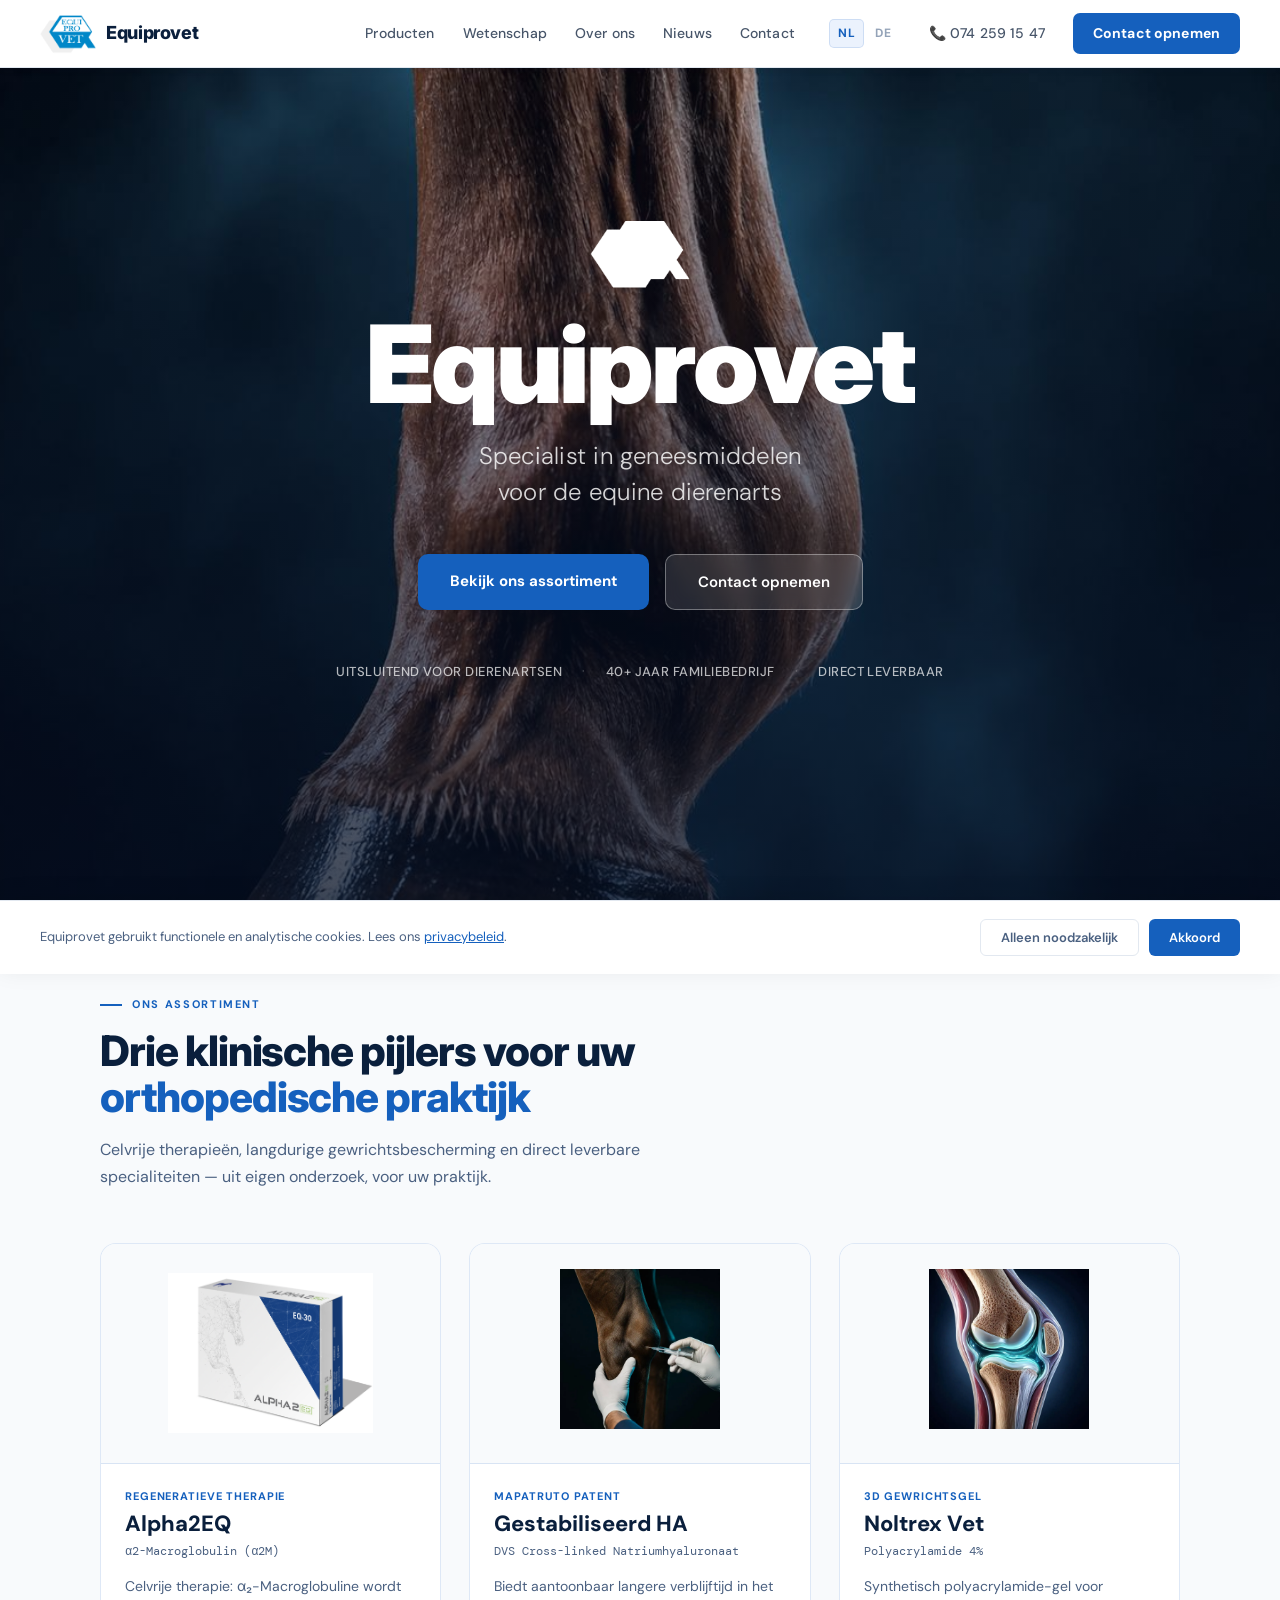
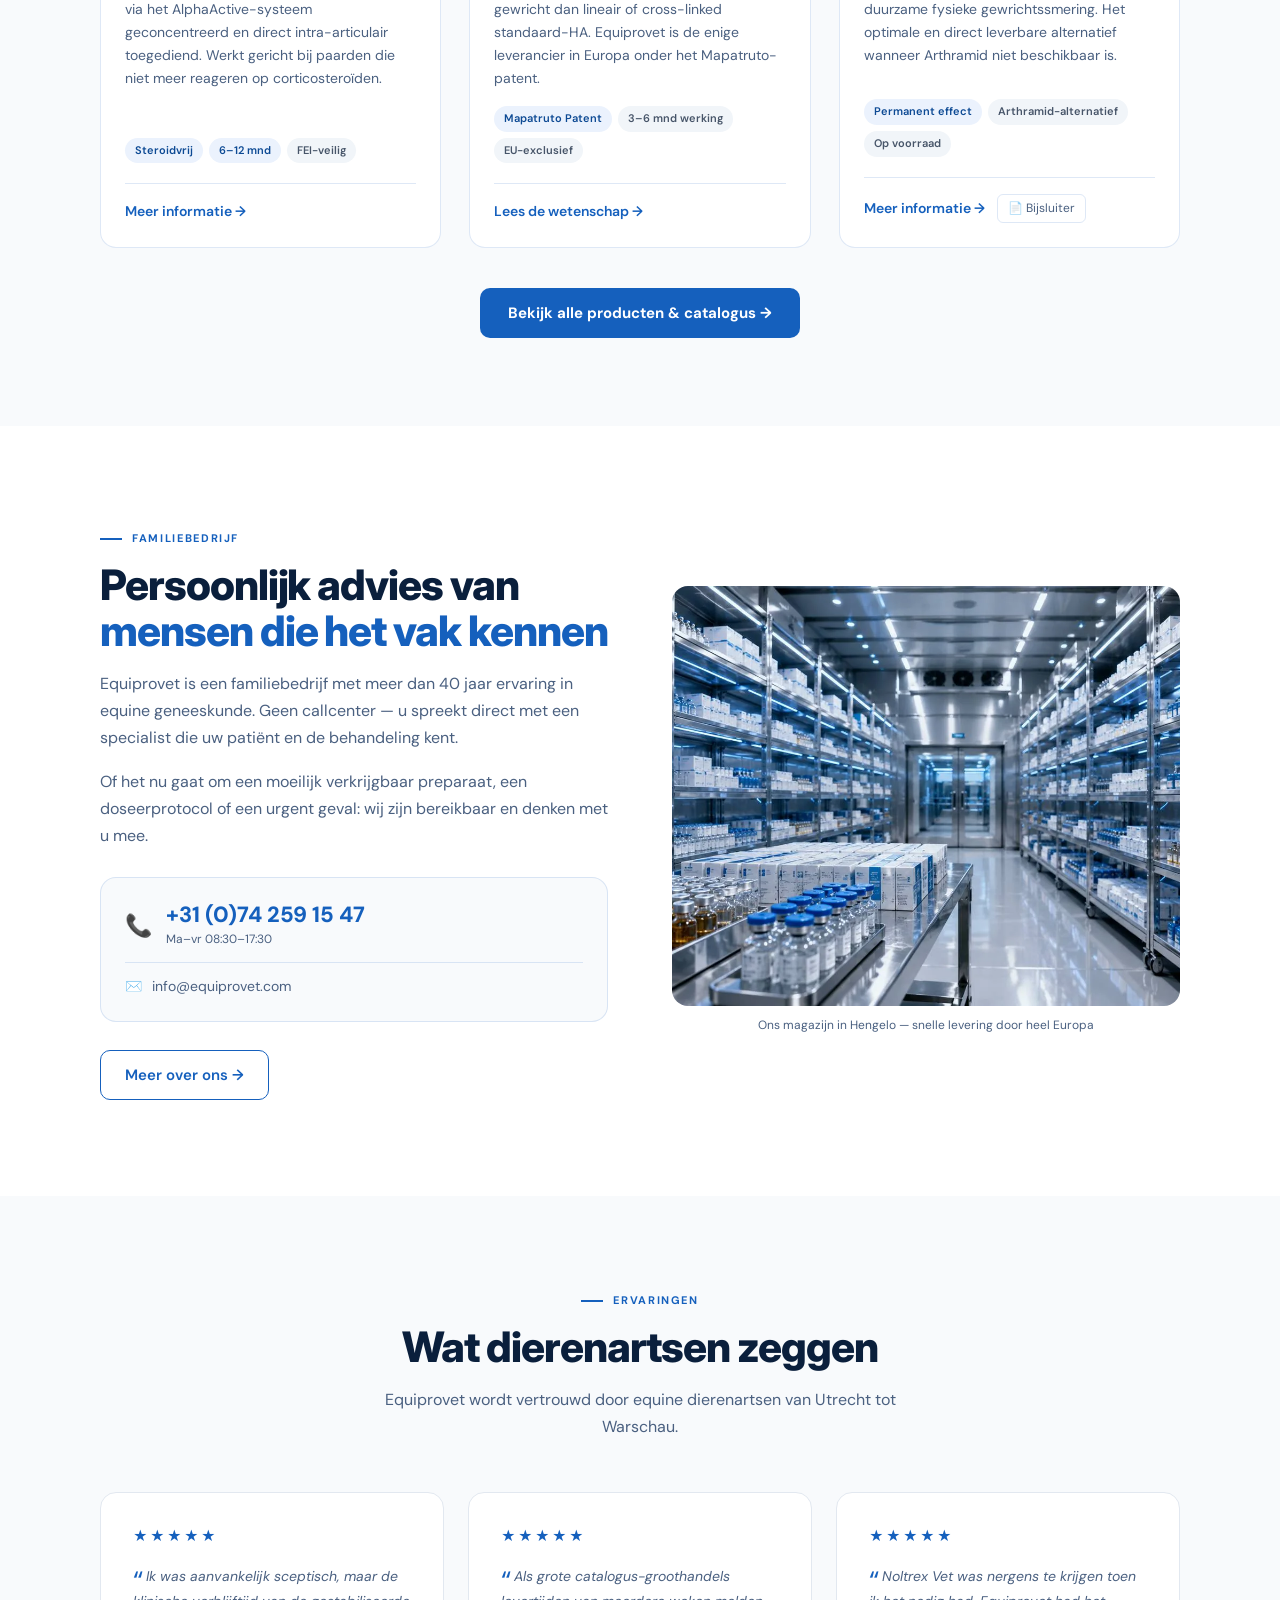
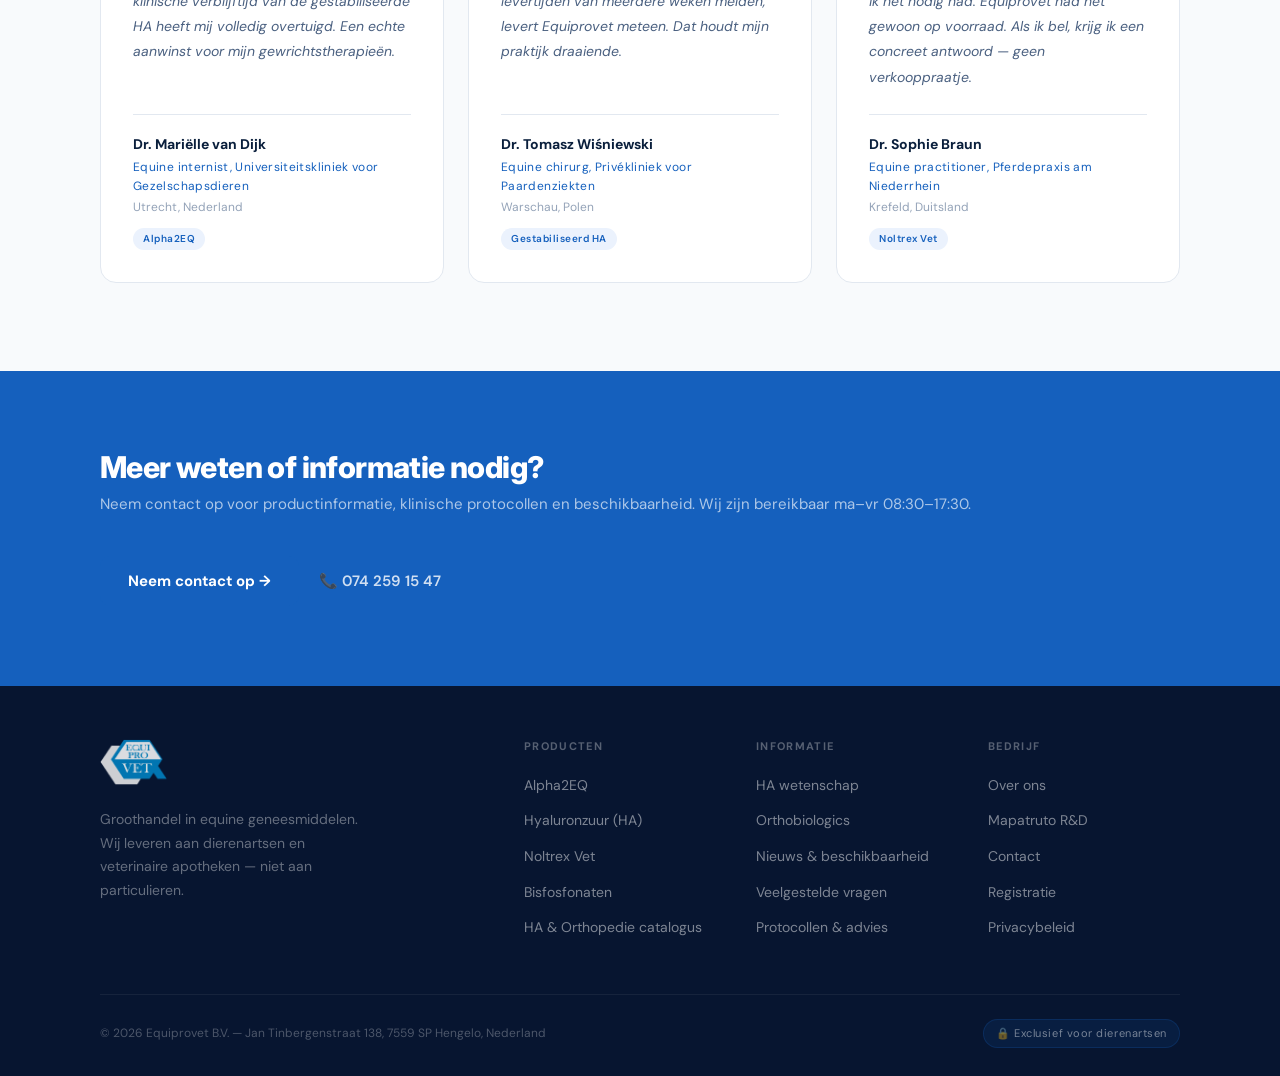
==== commit 7db18984: "Nieuwe hero: foto-achtergrond met groot logo en bedrijfsnaam - Hero: volledige schermhoogte met hero" ====
--- a/index.html
+++ b/index.html
@@ -92,55 +92,21 @@
 
 <!-- ── HERO ── -->
 <section class="hero">
-  <div class="hero-inner">
-    <div class="hero-left">
-      <div class="hero-badge">Exclusief voor dierenartsen</div>
-      <h1 class="hero-title">
-        Therapeutische voorsprong<br>
-        in <em>equine orthopedie</em>
-      </h1>
-      <p class="hero-sub">
-        Wij leveren innovatieve specialiteiten uit eigen ontwikkeling en waarborgen de medicijnenvoorziening van uw praktijk — ook als andere groothandels u weken laten wachten.
-      </p>
-      <div class="hero-actions">
-        <a href="/producten.html" class="btn-primary">Bekijk ons assortiment →</a>
-        <a href="/contact.html" class="btn-secondary">Neem contact op</a>
-      </div>
-      <div class="hero-trust">
-        <div class="ht-item">✓ 40+ jaar familiebedrijf</div>
-        <div class="ht-item">✓ 500+ producten op voorraad</div>
-        <div class="ht-item">✓ Zelfde dag geleverd</div>
-      </div>
-    </div>
-    <div class="hero-right">
-      <div class="hero-card">
-        <div class="hero-card-tag">⭐ Uitgelicht product</div>
-        <div class="hero-card-name">Alpha2EQ</div>
-        <div class="hero-card-sub">Autologe Alpha-2 Macroglobuline Therapie</div>
-        <div class="hero-card-divider"></div>
-        <div class="hero-card-row">
-          <span class="hcr-label">Werkzame stof</span>
-          <span class="hcr-val">α2-Macroglobulin</span>
-        </div>
-        <div class="hero-card-row">
-          <span class="hcr-label">Werking</span>
-          <span class="hcr-val">Remt alle 4 proteaseklassen</span>
-        </div>
-        <div class="hero-card-row">
-          <span class="hcr-label">Duur</span>
-          <span class="hcr-val">6–12 maanden</span>
-        </div>
-        <div class="hero-card-row">
-          <span class="hcr-label">Invriesbaar</span>
-          <span class="hcr-val">Tot 12 maanden</span>
-        </div>
-        <div class="hero-card-badges">
-          <span class="hero-card-badge">Steroidvrij</span>
-          <span class="hero-card-badge">FEI-veilig</span>
-          <span class="hero-card-badge">Patented proces</span>
-          <span class="hero-card-badge">Drachtige merries</span>
-        </div>
-      </div>
+  <div class="hero-overlay"></div>
+  <div class="hero-content">
+    <img src="/images/logo.png" alt="Equiprovet" class="hero-logo">
+    <h1 class="hero-name">Equiprovet</h1>
+    <p class="hero-tagline">Specialist in geneesmiddelen<br>voor de equine dierenarts</p>
+    <div class="hero-actions">
+      <a href="/producten.html" class="btn-hero-primary">Bekijk ons assortiment</a>
+      <a href="/contact.html" class="btn-hero-secondary">Contact opnemen</a>
+    </div>
+    <div class="hero-trust">
+      <span class="ht-item">Uitsluitend voor dierenartsen</span>
+      <span class="ht-sep">·</span>
+      <span class="ht-item">40+ jaar familiebedrijf</span>
+      <span class="ht-sep">·</span>
+      <span class="ht-item">Direct leverbaar</span>
     </div>
   </div>
 </section>
@@ -259,36 +225,6 @@
           <img src="/images/equiprovet-warehouse.jpg" alt="Equiprovet magazijn Hengelo" loading="lazy">
         </picture>
         <div class="personal-image-caption">Ons magazijn in Hengelo — snelle levering door heel Europa</div>
-      </div>
-    </div>
-  </div>
-</section>
-
-<!-- ── USP ── -->
-<section class="usp-section">
-  <div class="container">
-    <div class="section-header reveal" style="text-align:center;max-width:560px;margin:0 auto 0;">
-      <div class="section-label" style="justify-content:center;">Waarom Equiprovet</div>
-      <h2 class="section-title">Drie dingen die<br>niemand anders heeft</h2>
-    </div>
-    <div class="usp-grid reveal-group">
-      <div class="usp-item">
-        <div class="usp-num">01</div>
-        <span class="usp-icon">🧬</span>
-        <div class="usp-title">Eigen patenten via Mapatruto</div>
-        <p class="usp-desc">Wetenschappelijk gedocumenteerde langdurige bescherming en superieure viscositeit in het ontstoken gewricht. Vastgelegd in het exclusieve Mapatruto-patent.</p>
-      </div>
-      <div class="usp-item">
-        <div class="usp-num">02</div>
-        <span class="usp-icon">📦</span>
-        <div class="usp-title">500+ moeilijk verkrijgbare producten</div>
-        <p class="usp-desc">Betrouwbare express-distributie door heel Europa. Producten die andere groothandels niet op voorraad hebben, houden wij structureel in voorraad.</p>
-      </div>
-      <div class="usp-item">
-        <div class="usp-num">03</div>
-        <span class="usp-icon">🏛️</span>
-        <div class="usp-title">Universitaire R&amp;D-samenwerking</div>
-        <p class="usp-desc">In continue samenwerking met toonaangevende Europese veterinaire universiteiten ontwikkeld. Individueel, deskundig en op gelijk niveau.</p>
       </div>
     </div>
   </div>
--- a/css/styles.css
+++ b/css/styles.css
@@ -182,133 +182,108 @@
    HERO
 ══════════════════════════════ */
 .hero {
-  background: var(--navy);
-  padding: 136px 0 80px;
   position: relative;
+  min-height: 100vh;
+  background-image: url('/images/hero-horse-leg.jpg');
+  background-size: cover;
+  background-position: center 30%;
+  display: flex;
+  align-items: center;
+  justify-content: center;
   overflow: hidden;
 }
 
-.hero::before {
-  content: '';
+.hero-overlay {
   position: absolute;
   inset: 0;
-  background: radial-gradient(ellipse 70% 70% at 80% 50%, rgba(21, 96, 189, 0.18) 0%, transparent 70%),
-              radial-gradient(ellipse 40% 40% at 15% 80%, rgba(21, 96, 189, 0.08) 0%, transparent 60%);
-  pointer-events: none;
-}
-
-.hero-inner {
-  max-width: 1160px;
-  margin: 0 auto;
-  padding: 0 40px;
-  display: grid;
-  grid-template-columns: 1fr 1fr;
-  gap: 72px;
-  align-items: center;
+  background: linear-gradient(
+    to bottom,
+    rgba(5,15,35,0.3) 0%,
+    rgba(5,15,35,0.55) 50%,
+    rgba(5,15,35,0.75) 100%
+  );
+}
+
+.hero-content {
   position: relative;
   z-index: 1;
-}
-
-.hero-badge {
-  display: inline-flex;
-  align-items: center;
-  gap: 8px;
-  background: rgba(21, 96, 189, 0.15);
-  border: 1px solid rgba(21, 96, 189, 0.3);
-  color: var(--blue-light);
-  padding: 5px 14px;
-  border-radius: 100px;
-  font-size: 11px;
+  text-align: center;
+  padding: 0 24px;
+  max-width: 800px;
+}
+
+.hero-logo {
+  height: 72px;
+  width: auto;
+  filter: brightness(0) invert(1);
+  margin-bottom: 20px;
+  display: block;
+  margin-left: auto;
+  margin-right: auto;
+}
+
+.hero-name {
+  font-size: clamp(52px, 9vw, 108px);
+  font-weight: 900;
+  color: #fff;
+  letter-spacing: -0.03em;
+  line-height: 1;
+  margin-bottom: 20px;
+  font-family: 'Inter', sans-serif;
+}
+
+.hero-tagline {
+  font-size: clamp(17px, 2.5vw, 24px);
+  color: rgba(255, 255, 255, 0.82);
+  line-height: 1.5;
+  margin-bottom: 44px;
+  font-weight: 300;
+  letter-spacing: 0.01em;
+}
+
+.hero-actions { display: flex; gap: 16px; flex-wrap: wrap; justify-content: center; margin-bottom: 52px; }
+
+.btn-hero-primary {
+  padding: 15px 32px;
+  background: var(--blue);
+  color: #fff;
+  border-radius: var(--radius);
+  font-size: 15px;
   font-weight: 700;
-  letter-spacing: 0.1em;
+  text-decoration: none;
+  transition: background 0.2s, transform 0.2s;
+  display: inline-block;
+}
+.btn-hero-primary:hover { background: var(--blue-dark); transform: translateY(-2px); }
+
+.btn-hero-secondary {
+  padding: 15px 32px;
+  background: rgba(255,255,255,0.12);
+  color: #fff;
+  border: 1px solid rgba(255,255,255,0.35);
+  border-radius: var(--radius);
+  font-size: 15px;
+  font-weight: 600;
+  text-decoration: none;
+  transition: background 0.2s;
+  display: inline-block;
+  backdrop-filter: blur(8px);
+}
+.btn-hero-secondary:hover { background: rgba(255,255,255,0.22); }
+
+.hero-trust {
+  display: flex;
+  align-items: center;
+  justify-content: center;
+  gap: 12px;
+  flex-wrap: wrap;
+  font-size: 12px;
+  color: rgba(255,255,255,0.55);
+  letter-spacing: 0.04em;
   text-transform: uppercase;
-  margin-bottom: 24px;
-}
-
-.hero-title {
-  font-size: clamp(36px, 4.5vw, 56px);
-  font-weight: 800;
-  color: #fff;
-  margin-bottom: 20px;
-  line-height: 1.07;
-}
-.hero-title em { font-style: normal; color: var(--blue-light); }
-
-.hero-sub {
-  font-size: 17px;
-  line-height: 1.75;
-  color: rgba(255, 255, 255, 0.62);
-  max-width: 460px;
-  margin-bottom: 36px;
-}
-.hero-sub strong { color: rgba(255, 255, 255, 0.9); }
-
-.hero-actions { display: flex; gap: 12px; flex-wrap: wrap; }
-
-.hero-stats {
-  display: flex;
-  gap: 36px;
-  margin-top: 48px;
-  padding-top: 36px;
-  border-top: 1px solid rgba(255, 255, 255, 0.08);
-}
-
-.stat-item {}
-.stat-num { font-size: 32px; font-weight: 800; color: #fff; line-height: 1; font-family: 'Inter', sans-serif; }
-.stat-num span { color: var(--blue-light); }
-.stat-label { font-size: 11px; color: rgba(255, 255, 255, 0.42); text-transform: uppercase; letter-spacing: 0.08em; font-weight: 500; margin-top: 5px; }
-
-/* Hero right card */
-.hero-card {
-  background: rgba(255, 255, 255, 0.05);
-  border: 1px solid rgba(255, 255, 255, 0.1);
-  border-radius: var(--radius-lg);
-  padding: 32px;
-  backdrop-filter: blur(8px);
-}
-
-.hero-card-tag {
-  display: inline-flex;
-  align-items: center;
-  gap: 6px;
-  background: rgba(21, 96, 189, 0.2);
-  color: var(--blue-light);
-  padding: 4px 12px;
-  border-radius: 100px;
-  font-size: 10px;
-  font-weight: 700;
-  letter-spacing: 0.1em;
-  text-transform: uppercase;
-  margin-bottom: 20px;
-}
-
-.hero-card-name { font-size: 28px; font-weight: 800; color: #fff; margin-bottom: 6px; }
-.hero-card-sub { font-size: 13px; color: rgba(255, 255, 255, 0.5); margin-bottom: 24px; }
-.hero-card-divider { height: 1px; background: rgba(255, 255, 255, 0.08); margin-bottom: 20px; }
-
-.hero-card-row {
-  display: flex;
-  justify-content: space-between;
-  align-items: center;
-  padding: 10px 0;
-  border-bottom: 1px solid rgba(255, 255, 255, 0.05);
-}
-.hero-card-row:last-of-type { border-bottom: none; }
-
-.hcr-label { font-size: 12px; color: rgba(255, 255, 255, 0.38); text-transform: uppercase; letter-spacing: 0.07em; }
-.hcr-val { font-size: 13px; color: rgba(255, 255, 255, 0.85); font-weight: 600; }
-
-.hero-card-badges { display: flex; gap: 8px; flex-wrap: wrap; margin-top: 20px; }
-.hero-card-badge {
-  background: rgba(21, 96, 189, 0.15);
-  border: 1px solid rgba(21, 96, 189, 0.25);
-  color: var(--blue-light);
-  padding: 4px 10px;
-  border-radius: 100px;
-  font-size: 10px;
-  font-weight: 600;
-  letter-spacing: 0.05em;
-}
+  font-weight: 500;
+}
+.ht-sep { color: rgba(255,255,255,0.25); }
 
 /* ══════════════════════════════
    TRUST BAR
@@ -860,10 +835,10 @@
   .nav-links .nav-cta { background: var(--blue) !important; color: #fff !important; font-size: 17px; margin-top: 8px; }
   .nav-links .lang-switcher { margin-top: 8px; }
 
-  .hero { padding: 100px 0 56px; }
-  .hero-inner { grid-template-columns: 1fr; gap: 36px; padding: 0 20px; }
-  .hero-card { display: none; }
-  .hero-stats { gap: 24px; }
+  .hero { min-height: 100svh; }
+  .hero-logo { height: 56px; }
+  .hero-actions { gap: 12px; }
+  .btn-hero-primary, .btn-hero-secondary { padding: 13px 24px; font-size: 14px; }
 
   .ha-grid,
   .usp-grid,
@@ -1494,7 +1469,7 @@
   .personal-grid { grid-template-columns: 1fr; gap: 40px; }
   .cta-inner { flex-direction: column; text-align: center; }
   .cta-actions { justify-content: center; }
-  .hero-trust { gap: 12px; }
+  .hero-trust { gap: 8px; font-size: 11px; }
   .nav-phone { display: none; }
 }
 @media (max-width: 640px) {
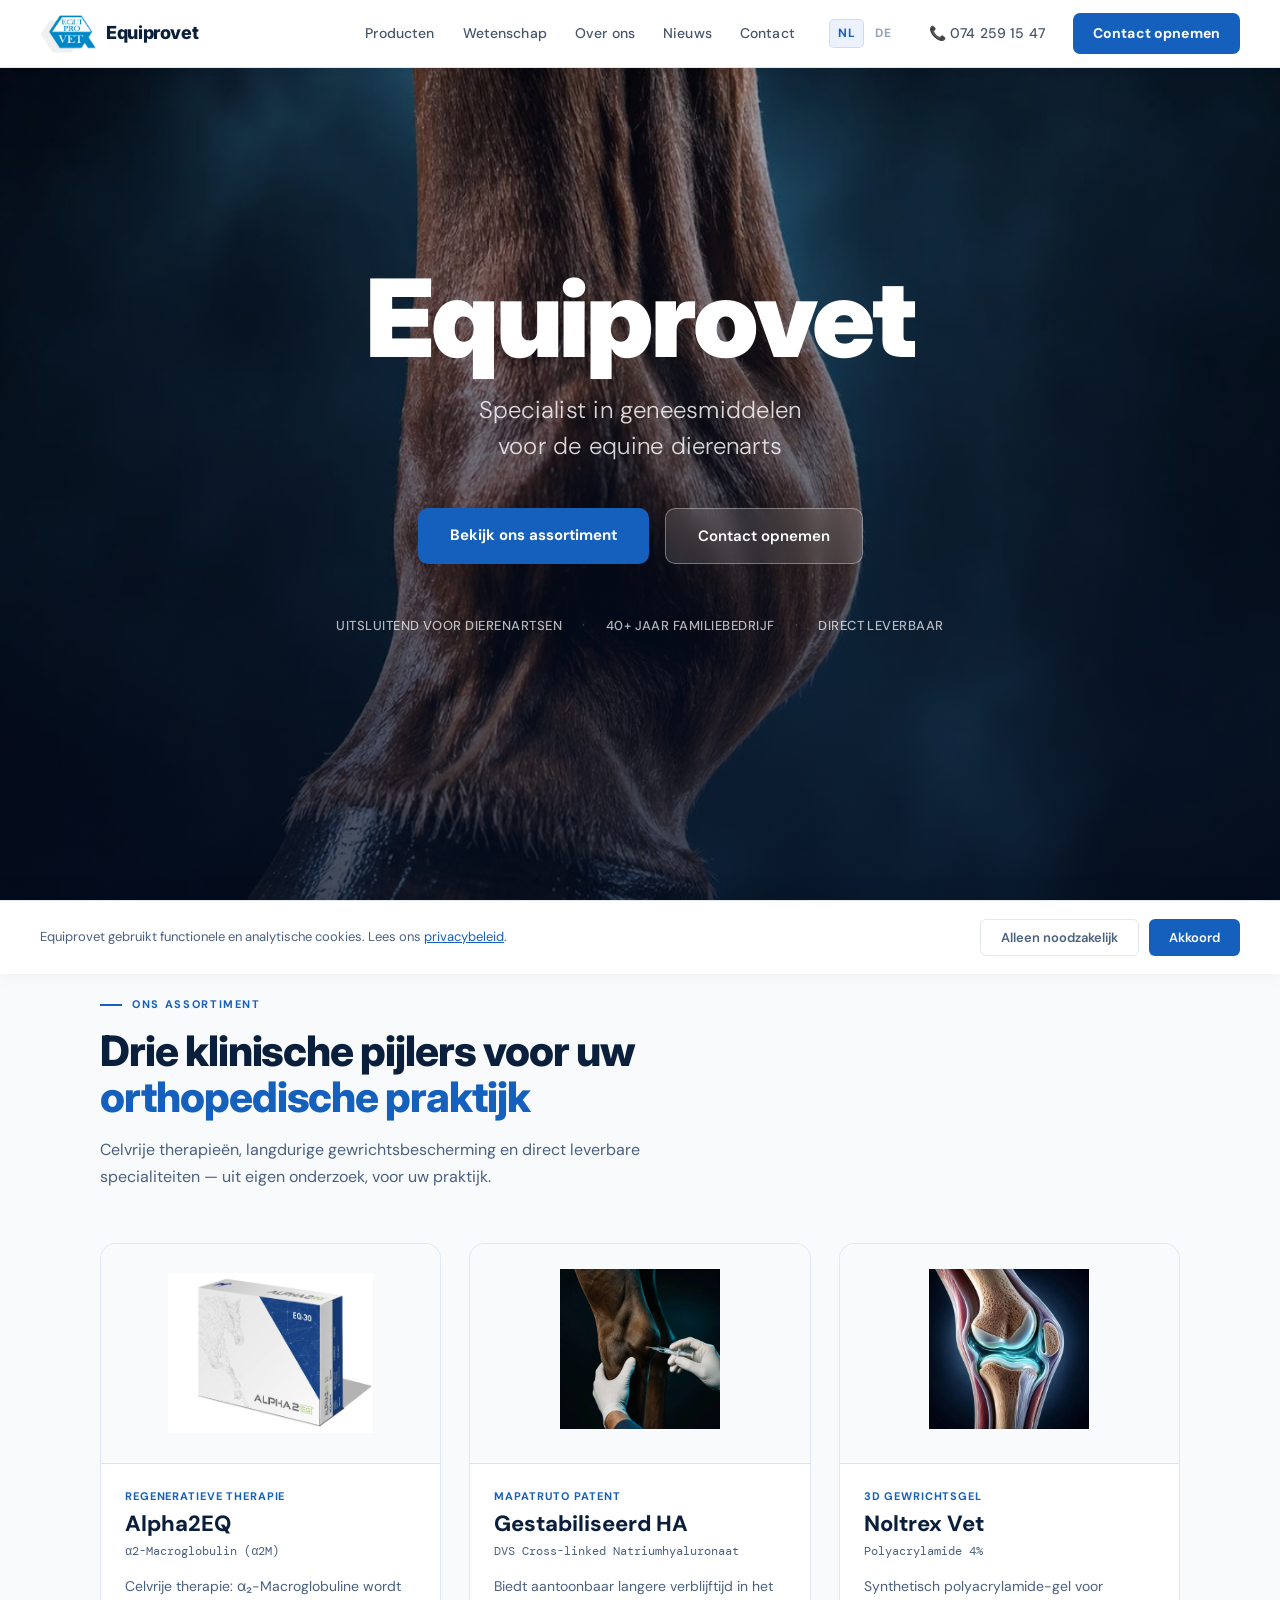
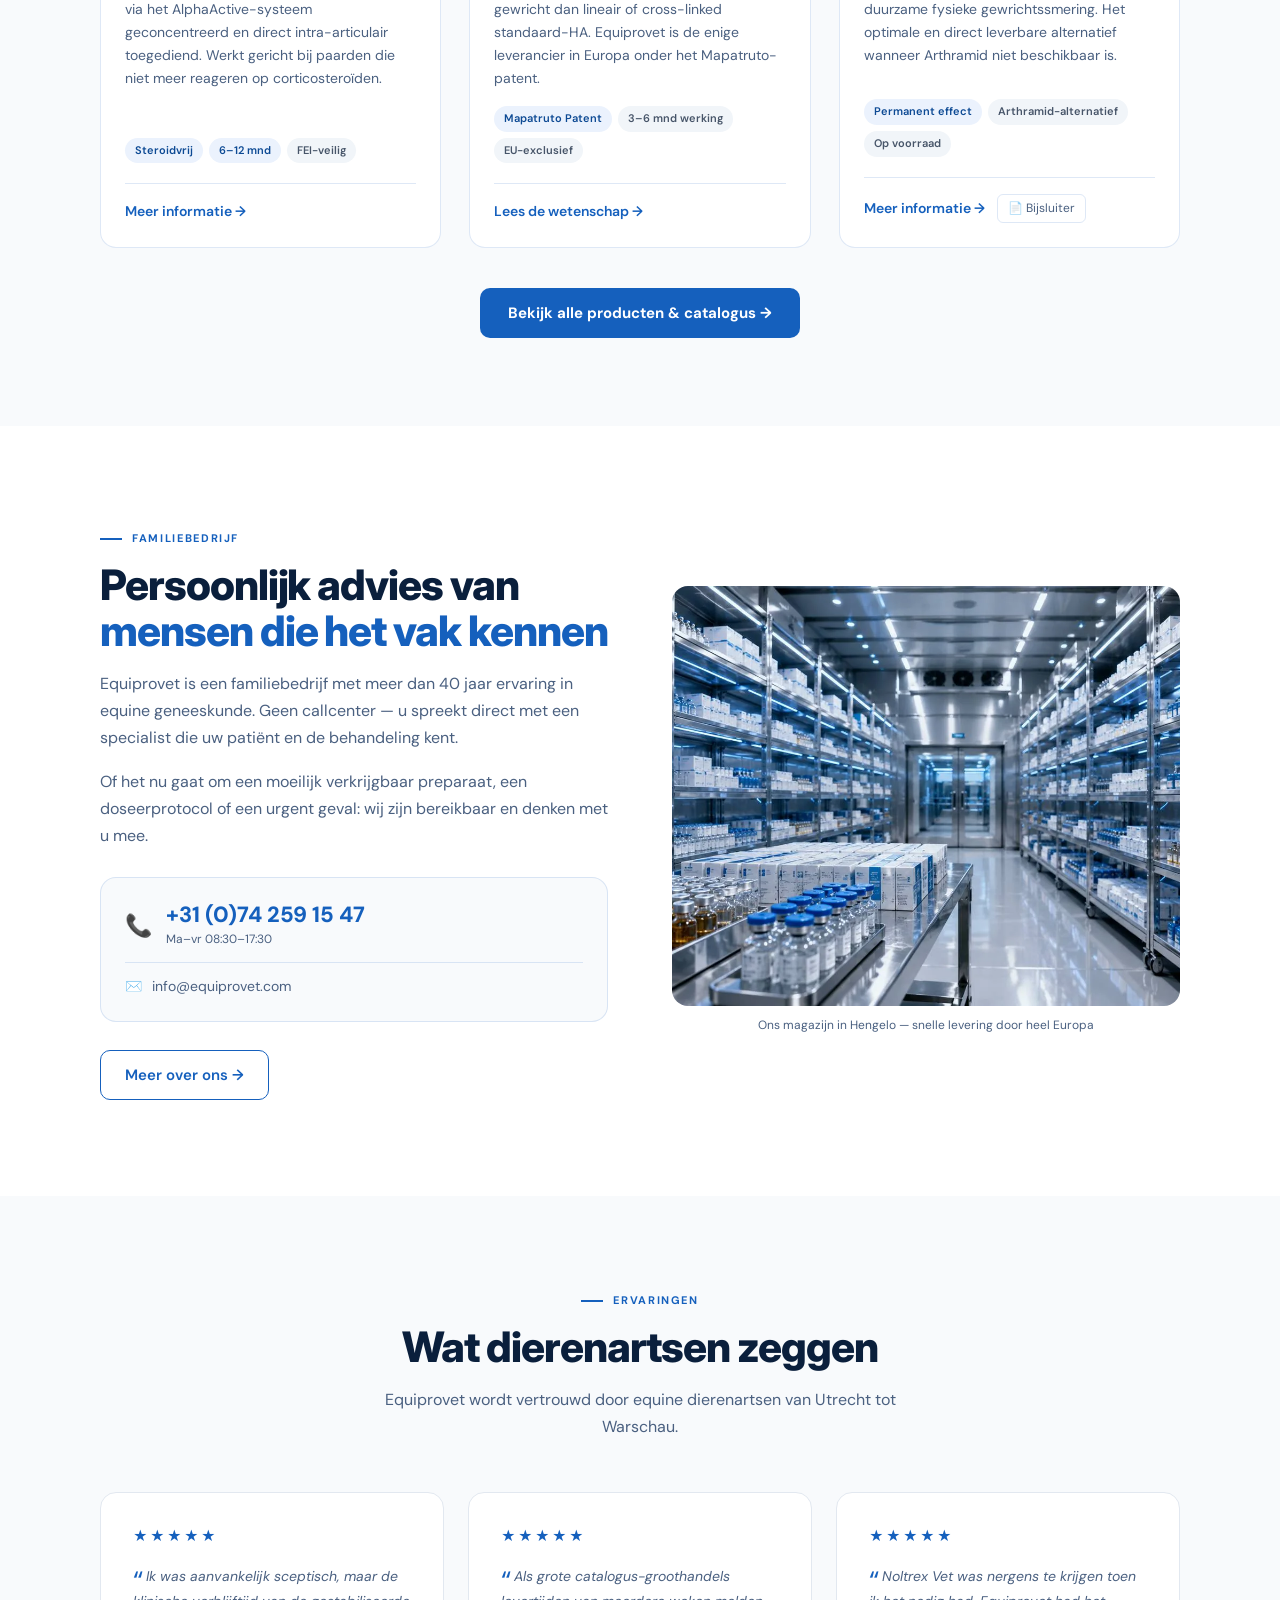
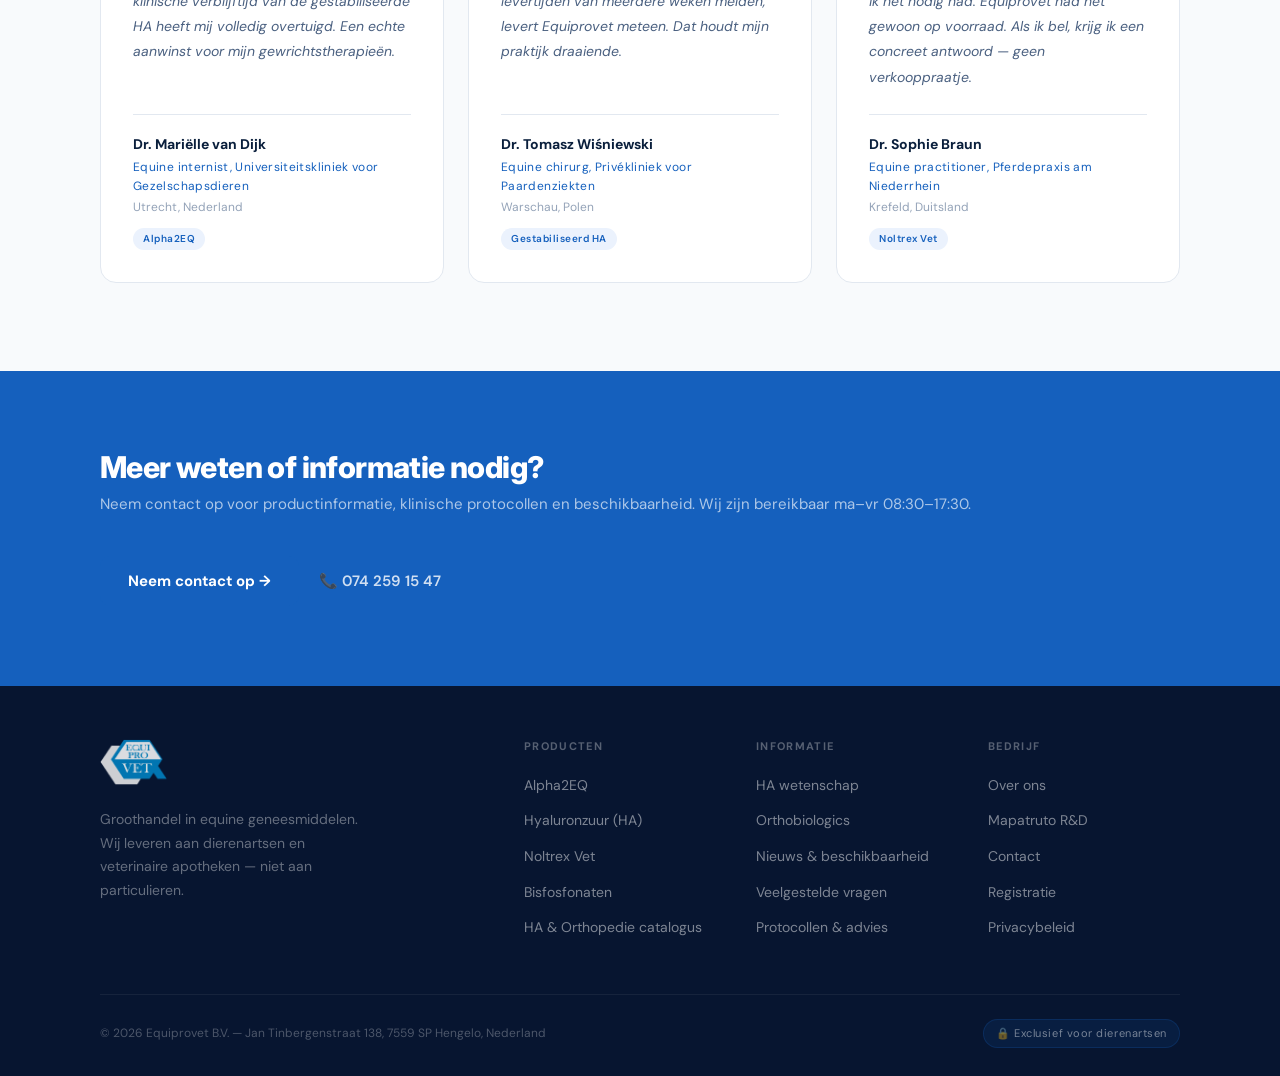
==== commit cc233ead: "Verwijder logo-afbeelding uit hero — naam Equiprovet volstaat Co-Authored-By: Claude Sonnet 4.6 <nor" ====
--- a/index.html
+++ b/index.html
@@ -94,7 +94,6 @@
 <section class="hero">
   <div class="hero-overlay"></div>
   <div class="hero-content">
-    <img src="/images/logo.png" alt="Equiprovet" class="hero-logo">
     <h1 class="hero-name">Equiprovet</h1>
     <p class="hero-tagline">Specialist in geneesmiddelen<br>voor de equine dierenarts</p>
     <div class="hero-actions">
--- a/css/styles.css
+++ b/css/styles.css
@@ -212,16 +212,6 @@
   max-width: 800px;
 }
 
-.hero-logo {
-  height: 72px;
-  width: auto;
-  filter: brightness(0) invert(1);
-  margin-bottom: 20px;
-  display: block;
-  margin-left: auto;
-  margin-right: auto;
-}
-
 .hero-name {
   font-size: clamp(52px, 9vw, 108px);
   font-weight: 900;
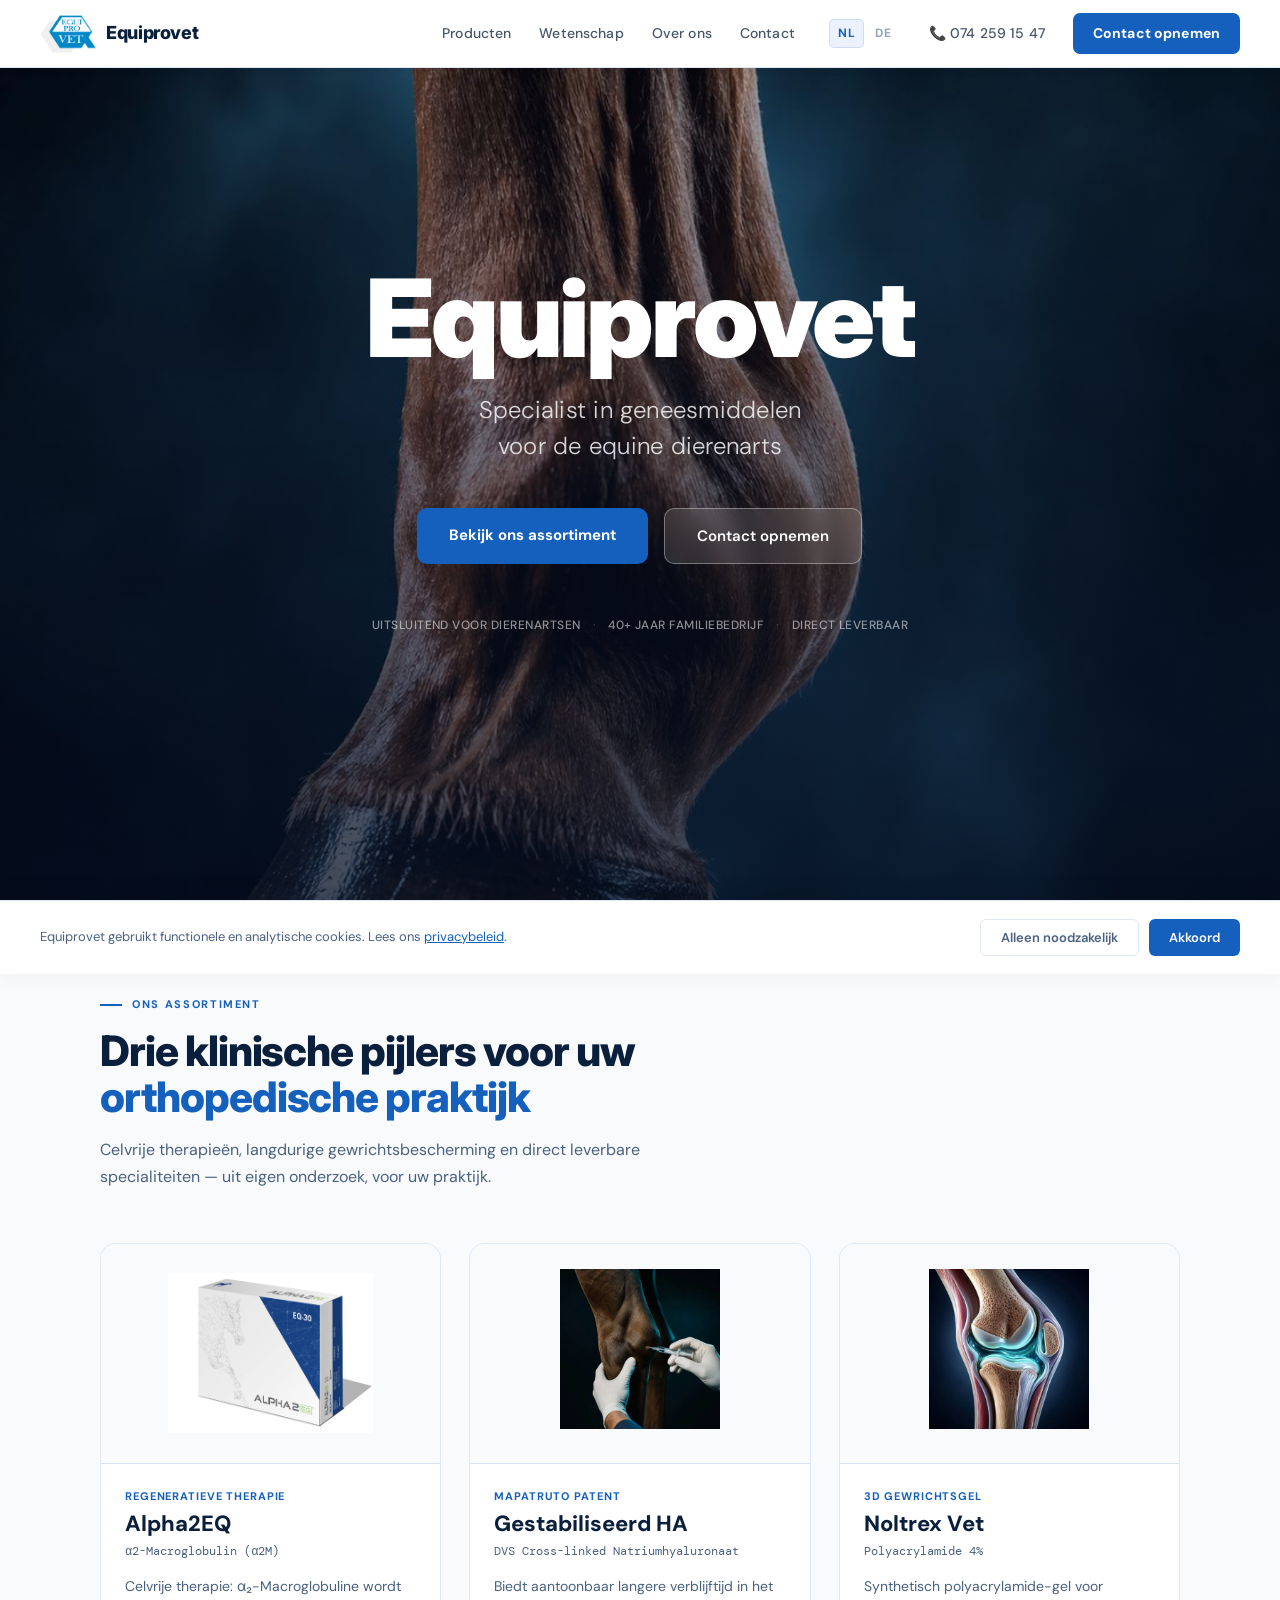
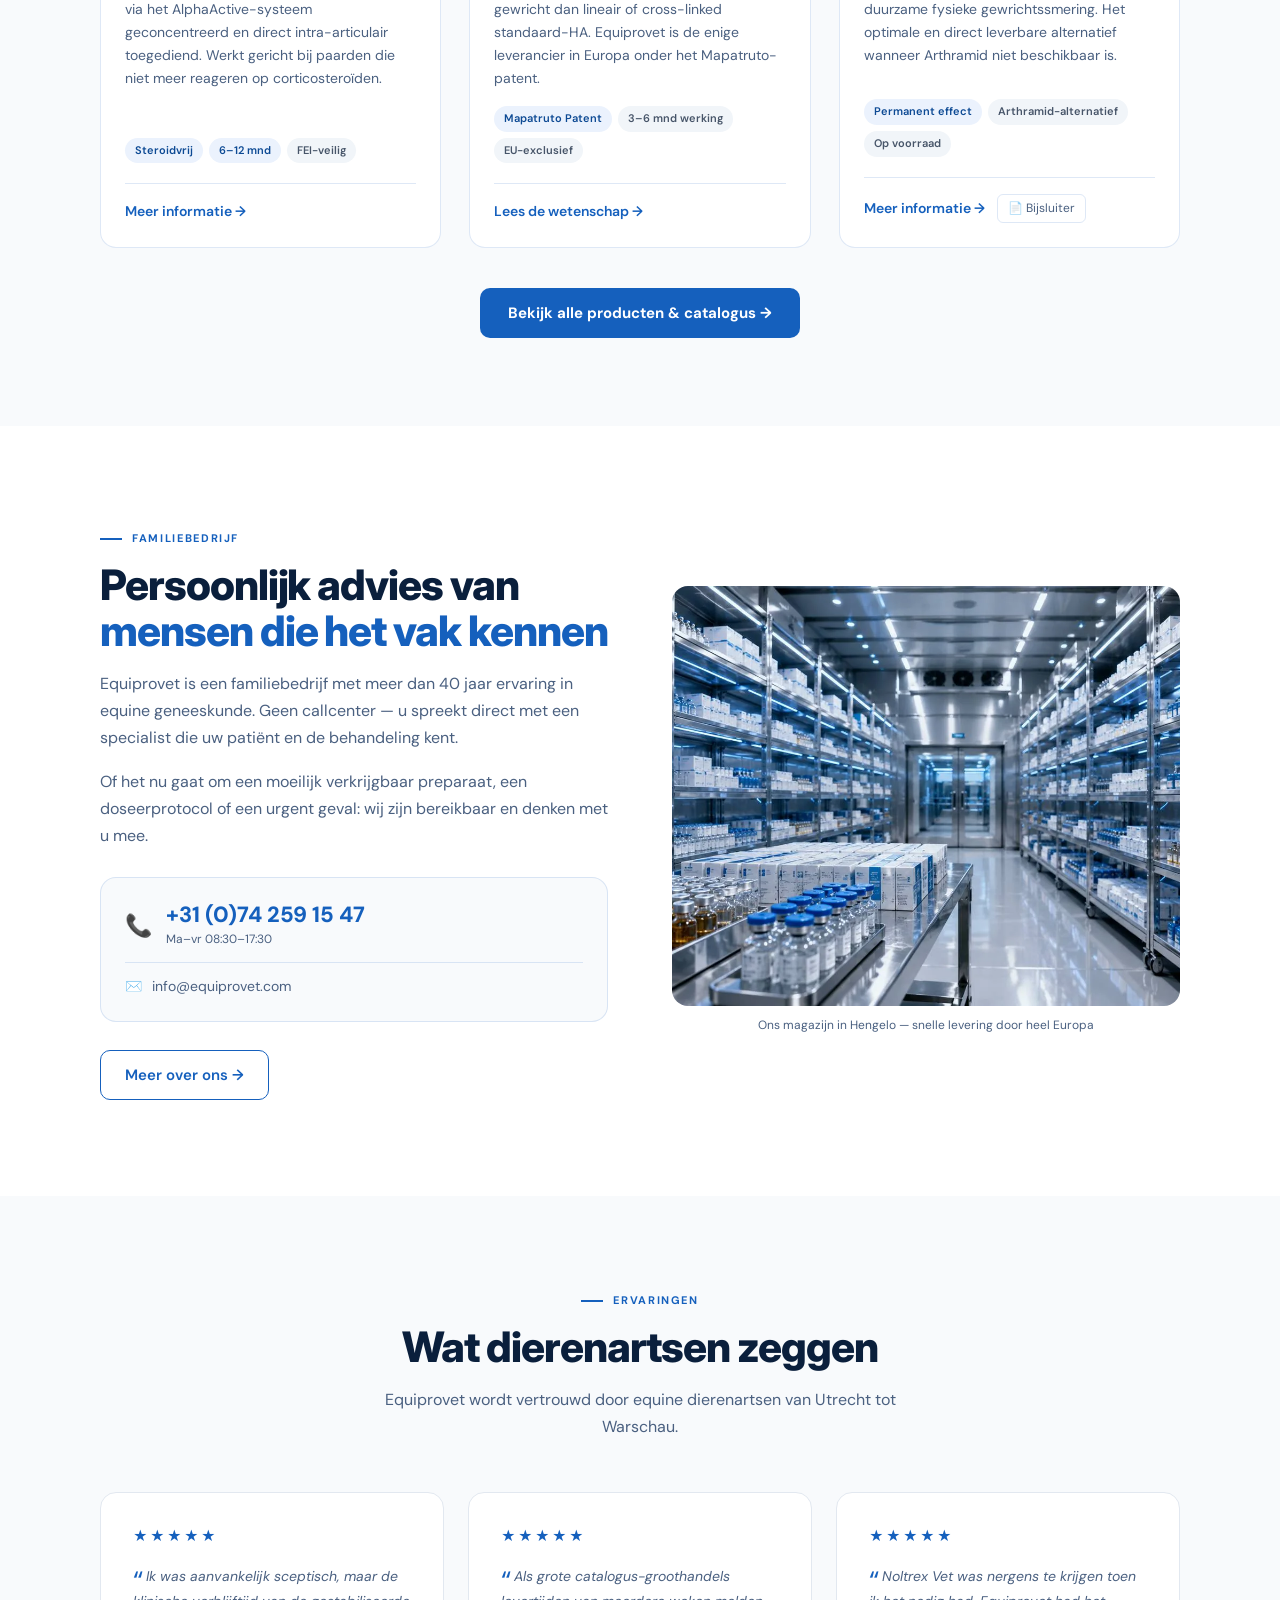
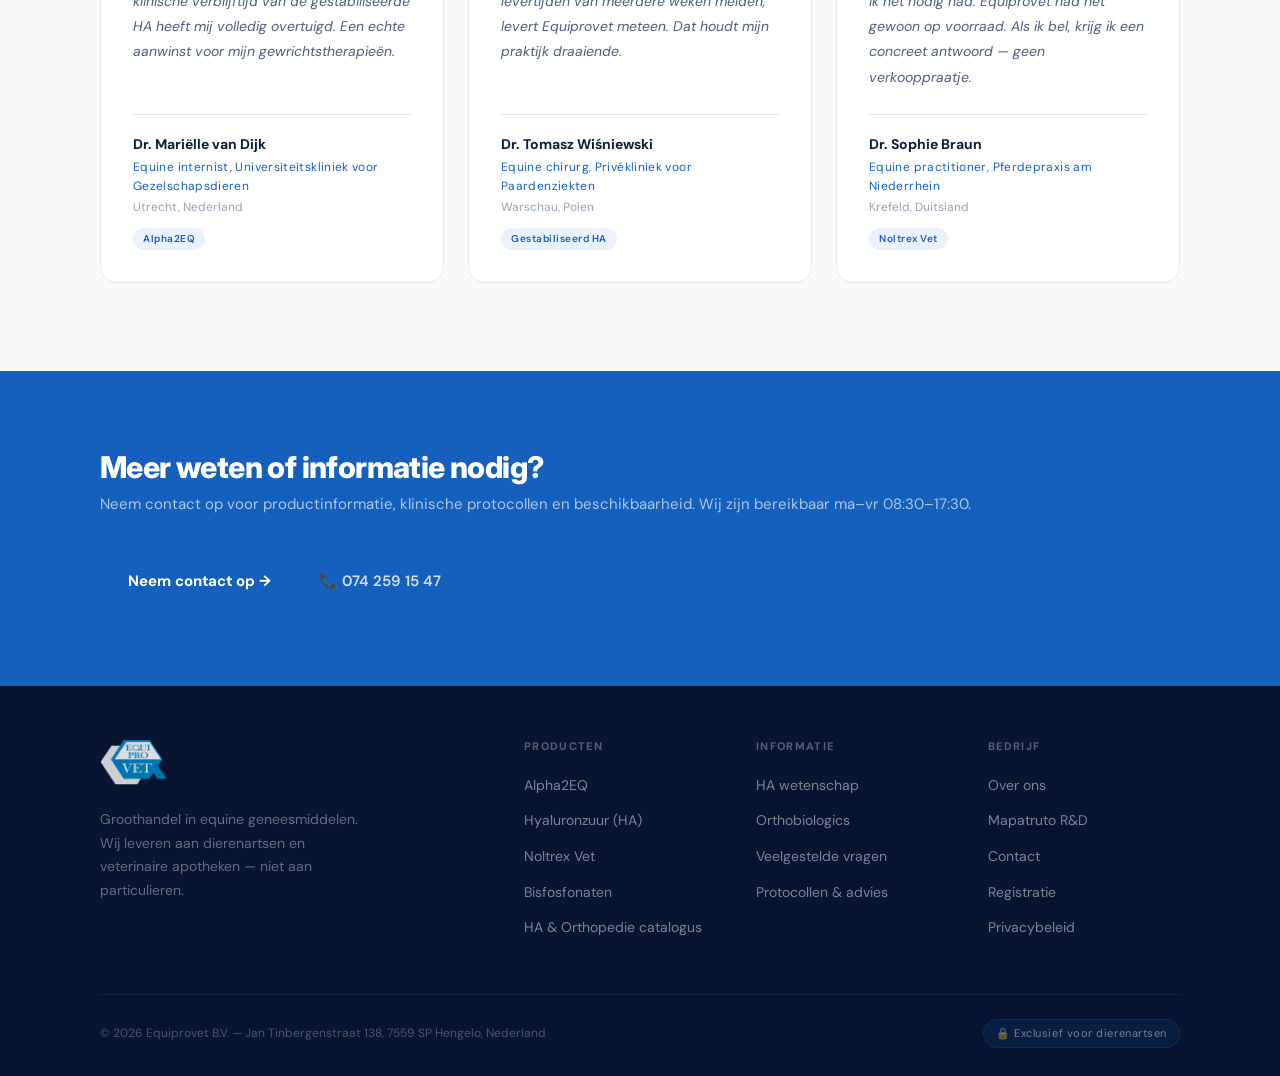
==== commit f479bc8a: "Nieuws verwijderd uit nav — info verplaatst naar contact FAQ - Nieuws-link verwijderd uit navigatie " ====
--- a/index.html
+++ b/index.html
@@ -74,7 +74,7 @@
     <a href="/producten.html">Producten</a>
     <a href="/wetenschap.html">Wetenschap</a>
     <a href="/over-ons.html">Over ons</a>
-    <a href="/nieuws.html">Nieuws</a>
+
     <a href="/contact.html">Contact</a>
     <div class="lang-switcher">
       <a href="/" class="lang-active">NL</a>
@@ -313,7 +313,7 @@
         <ul class="footer-links">
           <li><a href="/wetenschap.html">HA wetenschap</a></li>
           <li><a href="/wetenschap.html#alpha2eq">Orthobiologics</a></li>
-          <li><a href="/nieuws.html">Nieuws &amp; beschikbaarheid</a></li>
+
           <li><a href="/contact.html#faq">Veelgestelde vragen</a></li>
           <li><a href="/contact.html">Protocollen &amp; advies</a></li>
         </ul>
--- a/css/styles.css
+++ b/css/styles.css
@@ -864,6 +864,17 @@
   .ha-stat-card { padding: 16px; }
 
   .about-image-grid { display: none; }
+
+  /* Page hero inner pages */
+  .page-hero-section { padding: 100px 0 52px; }
+
+  /* Footer bottom wrapping */
+  .footer-bottom { flex-wrap: wrap; gap: 10px; }
+  .footer-copyright { text-align: center; width: 100%; order: 2; }
+  .footer-vet-only { order: 1; }
+
+  /* HA bar label smaller */
+  .ha-bar-name { width: 120px; font-size: 12px; }
 }
 
 @media (max-width: 640px) {
@@ -1318,18 +1329,6 @@
 }
 .nav-phone:hover { color: var(--blue); }
 
-/* ── Hero trust checklist ── */
-.hero-trust {
-  display: flex;
-  gap: 20px;
-  flex-wrap: wrap;
-  margin-top: 28px;
-}
-.ht-item {
-  font-size: 13px;
-  font-weight: 500;
-  color: rgba(255,255,255,0.7);
-}
 
 /* ══════════════════════════════
    PERSOONLIJK CONTACT SECTIE
@@ -1457,19 +1456,45 @@
 @media (max-width: 900px) {
   .pcc-grid { grid-template-columns: 1fr 1fr; gap: 20px; }
   .personal-grid { grid-template-columns: 1fr; gap: 40px; }
+  .personal-image img { height: 320px; }
   .cta-inner { flex-direction: column; text-align: center; }
   .cta-actions { justify-content: center; }
   .hero-trust { gap: 8px; font-size: 11px; }
   .nav-phone { display: none; }
+  .hero-name { font-size: clamp(44px, 12vw, 72px); }
 }
 @media (max-width: 640px) {
   .pcc-grid { grid-template-columns: 1fr; }
   .pcc-image { height: 180px; }
-  .personal-image img { height: 280px; }
+  .personal-image img { height: 260px; }
   .products-grid { grid-template-columns: 1fr; }
   .news-grid { grid-template-columns: 1fr; }
   .stats-grid { grid-template-columns: 1fr 1fr; }
   .about-cards { grid-template-columns: 1fr; }
   .lit-grid { grid-template-columns: 1fr; }
   .contact-grid { grid-template-columns: 1fr; gap: 32px; }
-}
+
+  /* Hero op kleine schermen */
+  .hero-name { font-size: clamp(38px, 11vw, 56px); letter-spacing: -0.02em; }
+  .hero-tagline { font-size: 15px; margin-bottom: 32px; }
+  .hero-actions { flex-direction: column; align-items: stretch; gap: 10px; margin-bottom: 36px; }
+  .btn-hero-primary, .btn-hero-secondary { text-align: center; padding: 14px 20px; }
+
+  /* Testimonials op klein scherm */
+  .testimonials-grid { grid-template-columns: 1fr; }
+
+  /* Footer bottom volledig stacked */
+  .footer-bottom { justify-content: center; }
+
+  /* Page hero kleiner */
+  .page-hero-section { padding: 90px 0 44px; }
+  .page-hero-title { font-size: clamp(28px, 8vw, 40px); }
+  .page-hero-desc { font-size: 15px; }
+
+  /* Cookie banner op klein scherm */
+  #cookie-banner { flex-direction: column; align-items: flex-start; }
+  .cookie-actions { width: 100%; justify-content: flex-end; }
+
+  /* Form submit op klein scherm */
+  .ha-bar-name { width: 100px; }
+}
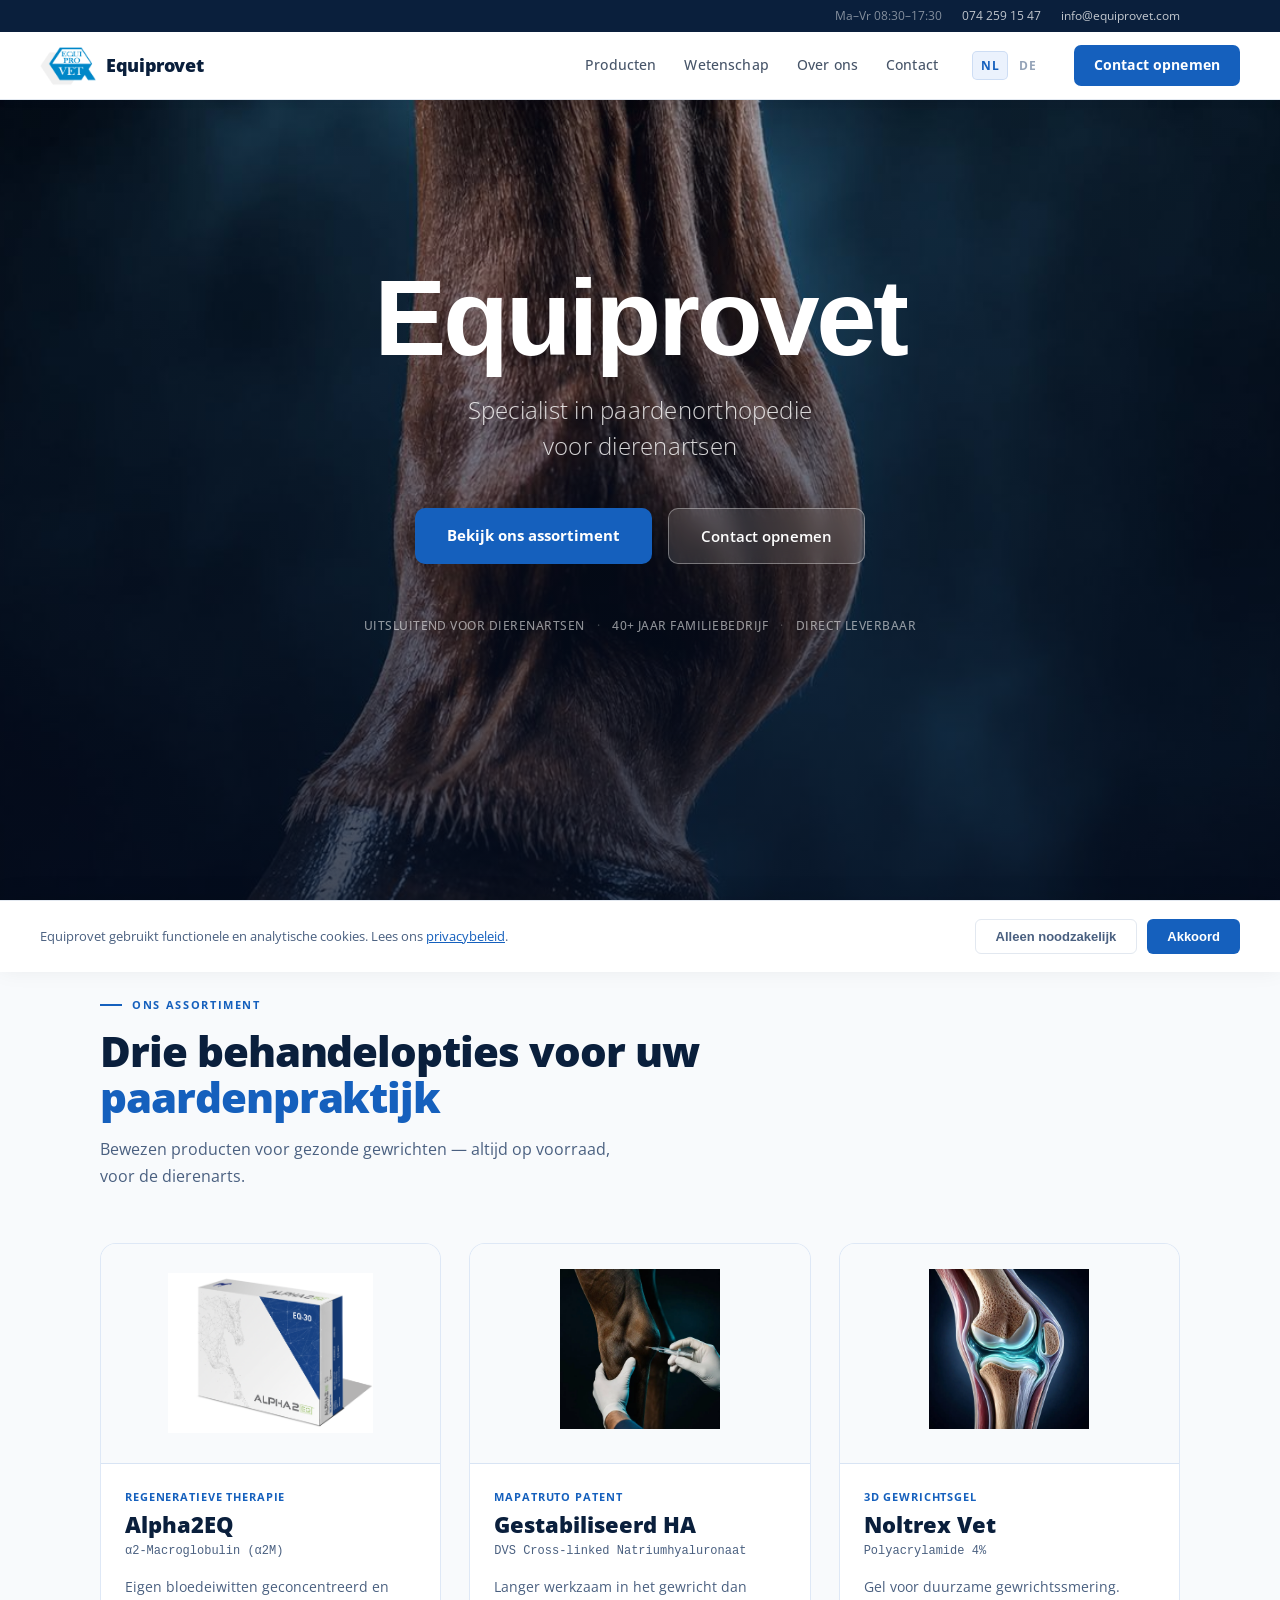
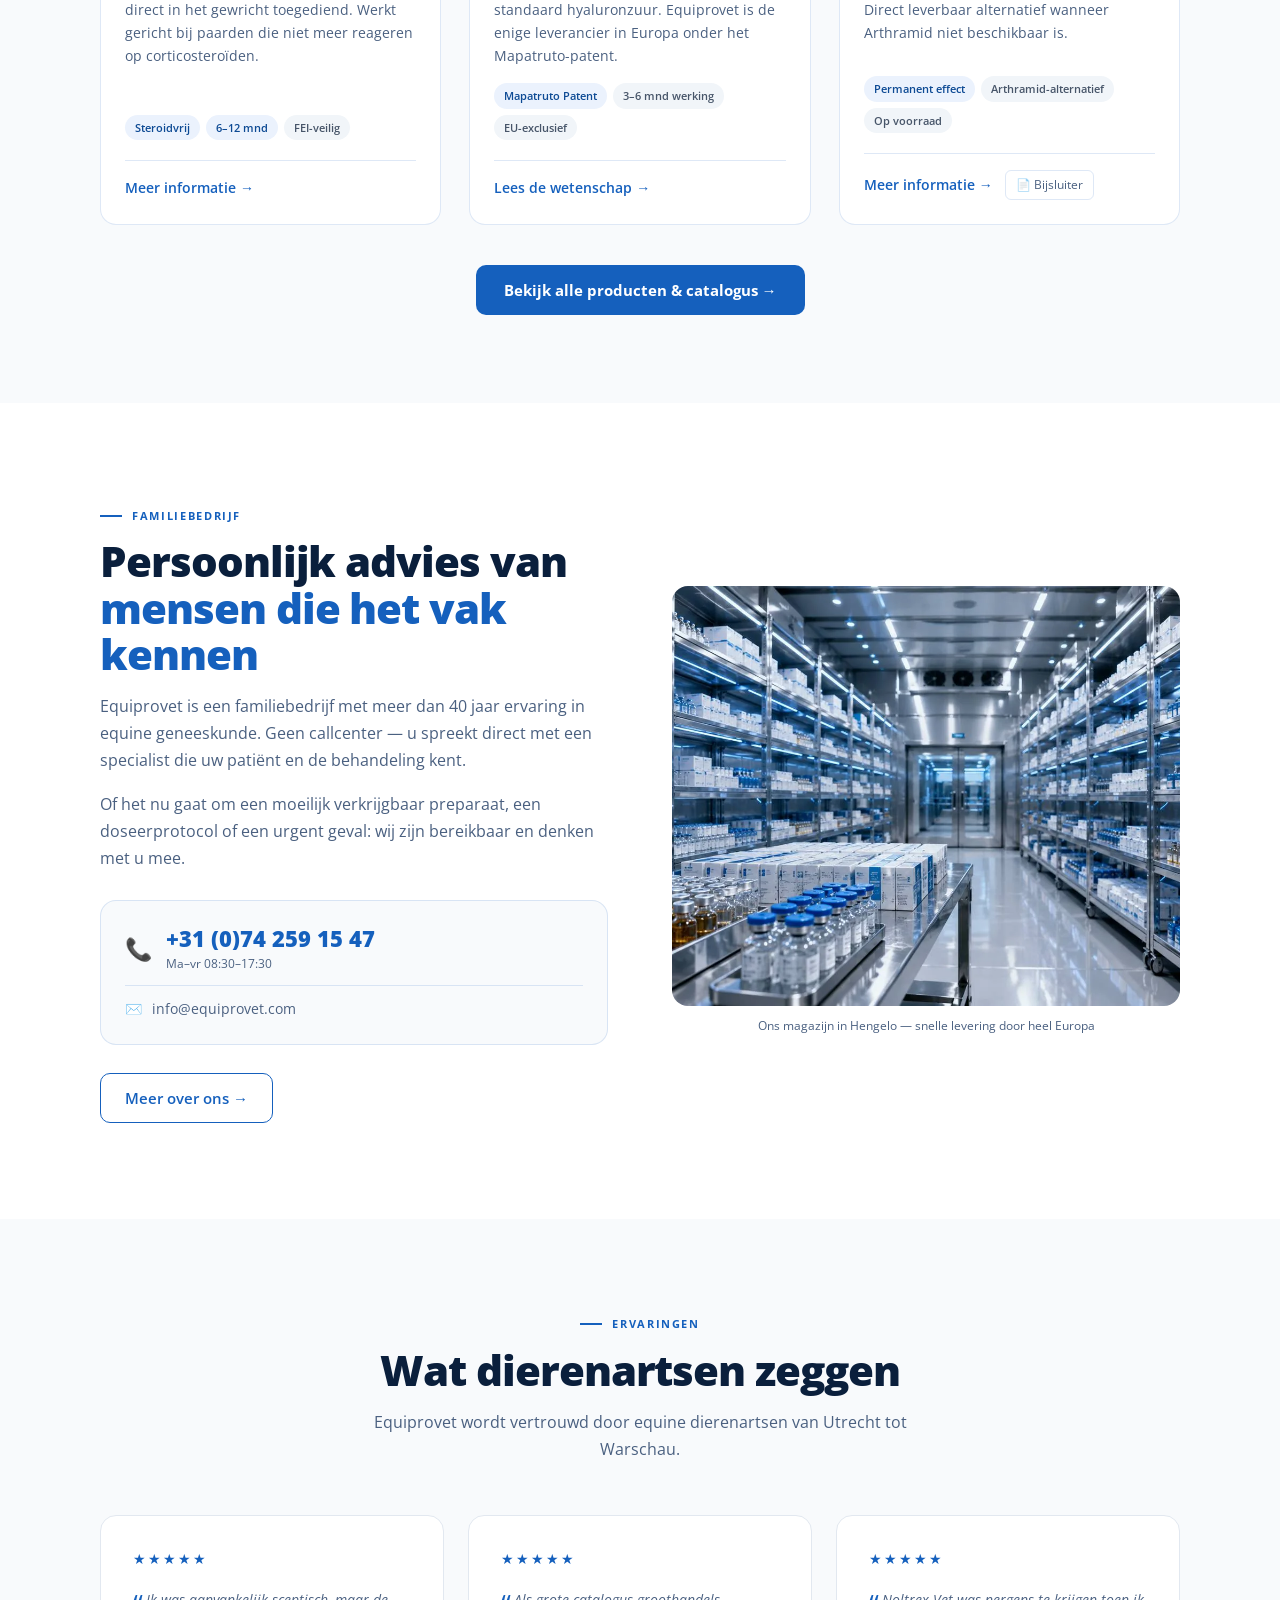
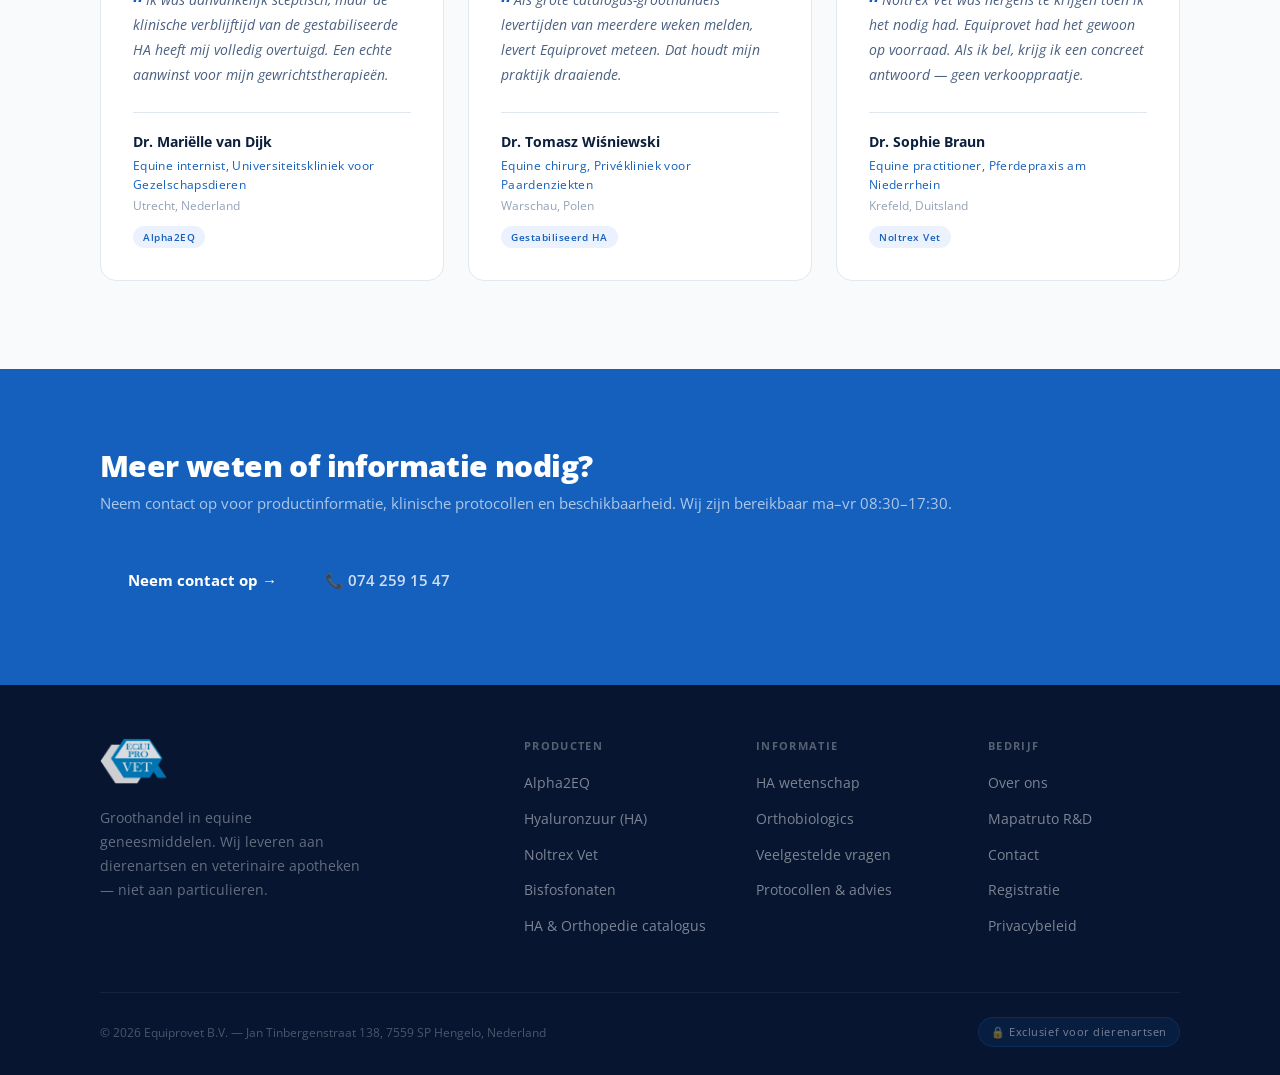
==== commit 0cea5cd3: "Feedback Luca: Open Sans, topbar contactinfo, GA4, titels vereenvoudigd - Font gewijzigd van Inter/D" ====
--- a/index.html
+++ b/index.html
@@ -3,7 +3,7 @@
 <head>
   <meta charset="UTF-8">
   <meta name="viewport" content="width=device-width, initial-scale=1.0">
-  <title>Equiprovet — Equine gewrichtsbehandeling | Alpha2EQ & gestabiliseerd HA voor dierenartsen</title>
+  <title>Equiprovet — Specialist in paardenorthopedie voor dierenartsen</title>
   <meta name="description" content="Groothandel in equine orthopaedische farmaceutica. Alpha2EQ, gestabiliseerd hyaluronzuur (Mapatruto-patent) en 500+ specialiteiten. Altijd op voorraad. Alleen voor dierenartsen.">
   <meta name="theme-color" content="#1560BD">
   <link rel="canonical" href="https://www.equiprovet.nl/">
@@ -14,7 +14,7 @@
   <link rel="manifest" href="/manifest.json">
   <link rel="preconnect" href="https://fonts.googleapis.com">
   <link rel="preconnect" href="https://fonts.gstatic.com" crossorigin>
-  <link href="https://fonts.googleapis.com/css2?family=Inter:wght@400;500;600;700;800;900&family=DM+Sans:wght@300;400;500;600&family=DM+Mono:wght@400;500&display=swap" rel="stylesheet">
+  <link href="https://fonts.googleapis.com/css2?family=Open+Sans:wght@300;400;500;600;700;800&display=swap" rel="stylesheet">
   <link rel="stylesheet" href="/css/styles.css">
   <script src="/js/main.js" defer></script>
   <link rel="preload" as="image" href="/images/hero-horse-leg.jpg" fetchpriority="high">
@@ -60,10 +60,28 @@
   "slogan": "Wij leveren wat je praktijk echt nodig heeft"
 }
 </script>
+  <script async src="https://www.googletagmanager.com/gtag/js?id=G-H5HKQZB87R"></script>
+  <script>
+    window.dataLayer = window.dataLayer || [];
+    function gtag(){dataLayer.push(arguments);}
+    gtag("consent", "default", { analytics_storage: "denied" });
+    gtag("js", new Date());
+    gtag("config", "G-H5HKQZB87R");
+    try { if (localStorage.getItem("cookie-consent") === "accepted") { gtag("consent", "update", { analytics_storage: "granted" }); } } catch(e) {}
+  </script>
 </head>
 <body>
 <a href="#main-content" class="skip-nav">Ga naar inhoud</a>
 <div id="scroll-progress"></div>
+
+<!-- ── TOPBAR ── -->
+<div class="topbar">
+  <div class="container topbar-inner">
+    <span>Ma–Vr 08:30–17:30</span>
+    <a href="tel:+31742591547">074 259 15 47</a>
+    <a href="mailto:info@equiprovet.com">info@equiprovet.com</a>
+  </div>
+</div>
 
 <!-- ── NAV ── -->
 <nav>
@@ -80,7 +98,6 @@
       <a href="/" class="lang-active">NL</a>
       <a href="/de/">DE</a>
     </div>
-    <a href="tel:+31742591547" class="nav-phone">📞 074 259 15 47</a>
     <a href="/contact.html" class="nav-cta">Contact opnemen</a>
   </div>
   <button class="nav-hamburger" id="nav-hamburger" aria-label="Menu">
@@ -95,7 +112,7 @@
   <div class="hero-overlay"></div>
   <div class="hero-content">
     <h1 class="hero-name">Equiprovet</h1>
-    <p class="hero-tagline">Specialist in geneesmiddelen<br>voor de equine dierenarts</p>
+    <p class="hero-tagline">Specialist in paardenorthopedie<br>voor dierenartsen</p>
     <div class="hero-actions">
       <a href="/producten.html" class="btn-hero-primary">Bekijk ons assortiment</a>
       <a href="/contact.html" class="btn-hero-secondary">Contact opnemen</a>
@@ -115,8 +132,8 @@
   <div class="container">
     <div class="section-header reveal">
       <div class="section-label">Ons assortiment</div>
-      <h2 class="section-title">Drie klinische pijlers voor uw<br><em>orthopedische praktijk</em></h2>
-      <p class="section-desc">Celvrije therapieën, langdurige gewrichtsbescherming en direct leverbare specialiteiten — uit eigen onderzoek, voor uw praktijk.</p>
+      <h2 class="section-title">Drie behandelopties voor uw<br><em>paardenpraktijk</em></h2>
+      <p class="section-desc">Bewezen producten voor gezonde gewrichten — altijd op voorraad, voor de dierenarts.</p>
     </div>
     <div class="pcc-grid reveal-group">
 
@@ -128,7 +145,7 @@
           <div class="pcc-category">Regeneratieve therapie</div>
           <div class="pcc-name">Alpha2EQ</div>
           <div class="pcc-molecule">α2-Macroglobulin (α2M)</div>
-          <p class="pcc-desc">Celvrije therapie: α₂-Macroglobuline wordt via het AlphaActive-systeem geconcentreerd en direct intra-articulair toegediend. Werkt gericht bij paarden die niet meer reageren op corticosteroïden.</p>
+          <p class="pcc-desc">Eigen bloedeiwitten geconcentreerd en direct in het gewricht toegediend. Werkt gericht bij paarden die niet meer reageren op corticosteroïden.</p>
           <div class="pcc-tags">
             <span class="pcc-tag blue">Steroidvrij</span>
             <span class="pcc-tag blue">6–12 mnd</span>
@@ -151,7 +168,7 @@
           <div class="pcc-category">Mapatruto Patent</div>
           <div class="pcc-name">Gestabiliseerd HA</div>
           <div class="pcc-molecule">DVS Cross-linked Natriumhyaluronaat</div>
-          <p class="pcc-desc">Biedt aantoonbaar langere verblijftijd in het gewricht dan lineair of cross-linked standaard-HA. Equiprovet is de enige leverancier in Europa onder het Mapatruto-patent.</p>
+          <p class="pcc-desc">Langer werkzaam in het gewricht dan standaard hyaluronzuur. Equiprovet is de enige leverancier in Europa onder het Mapatruto-patent.</p>
           <div class="pcc-tags">
             <span class="pcc-tag blue">Mapatruto Patent</span>
             <span class="pcc-tag">3–6 mnd werking</span>
@@ -174,7 +191,7 @@
           <div class="pcc-category">3D Gewrichtsgel</div>
           <div class="pcc-name">Noltrex Vet</div>
           <div class="pcc-molecule">Polyacrylamide 4%</div>
-          <p class="pcc-desc">Synthetisch polyacrylamide-gel voor duurzame fysieke gewrichtssmering. Het optimale en direct leverbare alternatief wanneer Arthramid niet beschikbaar is.</p>
+          <p class="pcc-desc">Gel voor duurzame gewrichtssmering. Direct leverbaar alternatief wanneer Arthramid niet beschikbaar is.</p>
           <div class="pcc-tags">
             <span class="pcc-tag blue">Permanent effect</span>
             <span class="pcc-tag">Arthramid-alternatief</span>
--- a/css/styles.css
+++ b/css/styles.css
@@ -41,7 +41,7 @@
 
 html { scroll-behavior: smooth; }
 body {
-  font-family: 'DM Sans', 'Inter', sans-serif;
+  font-family: 'Open Sans', sans-serif;
   background: var(--white);
   color: var(--text);
   overflow-x: hidden;
@@ -62,7 +62,7 @@
 .container { max-width: 1160px; margin: 0 auto; padding: 0 40px; }
 
 /* ── Typography ── */
-h1, h2, h3 { font-family: 'Inter', 'DM Sans', sans-serif; line-height: 1.12; font-weight: 800; letter-spacing: -0.02em; }
+h1, h2, h3 { font-family: 'Open Sans', sans-serif; line-height: 1.12; font-weight: 800; letter-spacing: -0.02em; }
 
 /* ── Buttons ── */
 .btn-primary {
@@ -113,11 +113,40 @@
 .btn-outline:hover { background: var(--blue-pale); }
 
 /* ══════════════════════════════
+   TOPBAR
+══════════════════════════════ */
+.topbar {
+  position: fixed;
+  top: 0; left: 0; right: 0;
+  z-index: 101;
+  background: var(--navy);
+  height: 32px;
+  display: flex;
+  align-items: center;
+}
+.topbar-inner {
+  display: flex;
+  align-items: center;
+  justify-content: flex-end;
+  gap: 20px;
+  width: 100%;
+}
+.topbar-inner span,
+.topbar-inner a {
+  font-size: 12px;
+  color: rgba(255,255,255,0.75);
+  text-decoration: none;
+  white-space: nowrap;
+}
+.topbar-inner a:hover { color: #fff; }
+.topbar-inner span { color: rgba(255,255,255,0.5); }
+
+/* ══════════════════════════════
    NAVIGATION
 ══════════════════════════════ */
 nav {
   position: fixed;
-  top: 0; left: 0; right: 0;
+  top: 32px; left: 0; right: 0;
   z-index: 100;
   background: #fff;
   border-bottom: 1px solid var(--gray-200);
@@ -131,7 +160,7 @@
 
 .nav-logo { display: flex; align-items: center; gap: 10px; text-decoration: none; }
 .nav-logo-img { height: 40px; width: auto; }
-.nav-brand { font-size: 18px; font-weight: 800; color: var(--navy); letter-spacing: -0.02em; font-family: 'Inter', sans-serif; }
+.nav-brand { font-size: 18px; font-weight: 800; color: var(--navy); letter-spacing: -0.02em; font-family: 'Open Sans', sans-serif; }
 
 .nav-links { display: flex; align-items: center; gap: 28px; }
 .nav-links a {
@@ -804,6 +833,11 @@
 /* ══════════════════════════════
    MOBILE
 ══════════════════════════════ */
+@media (max-width: 900px) {
+  .topbar { display: none; }
+  nav { top: 0; }
+}
+
 @media (max-width: 1000px) {
   nav { padding: 0 20px; }
 
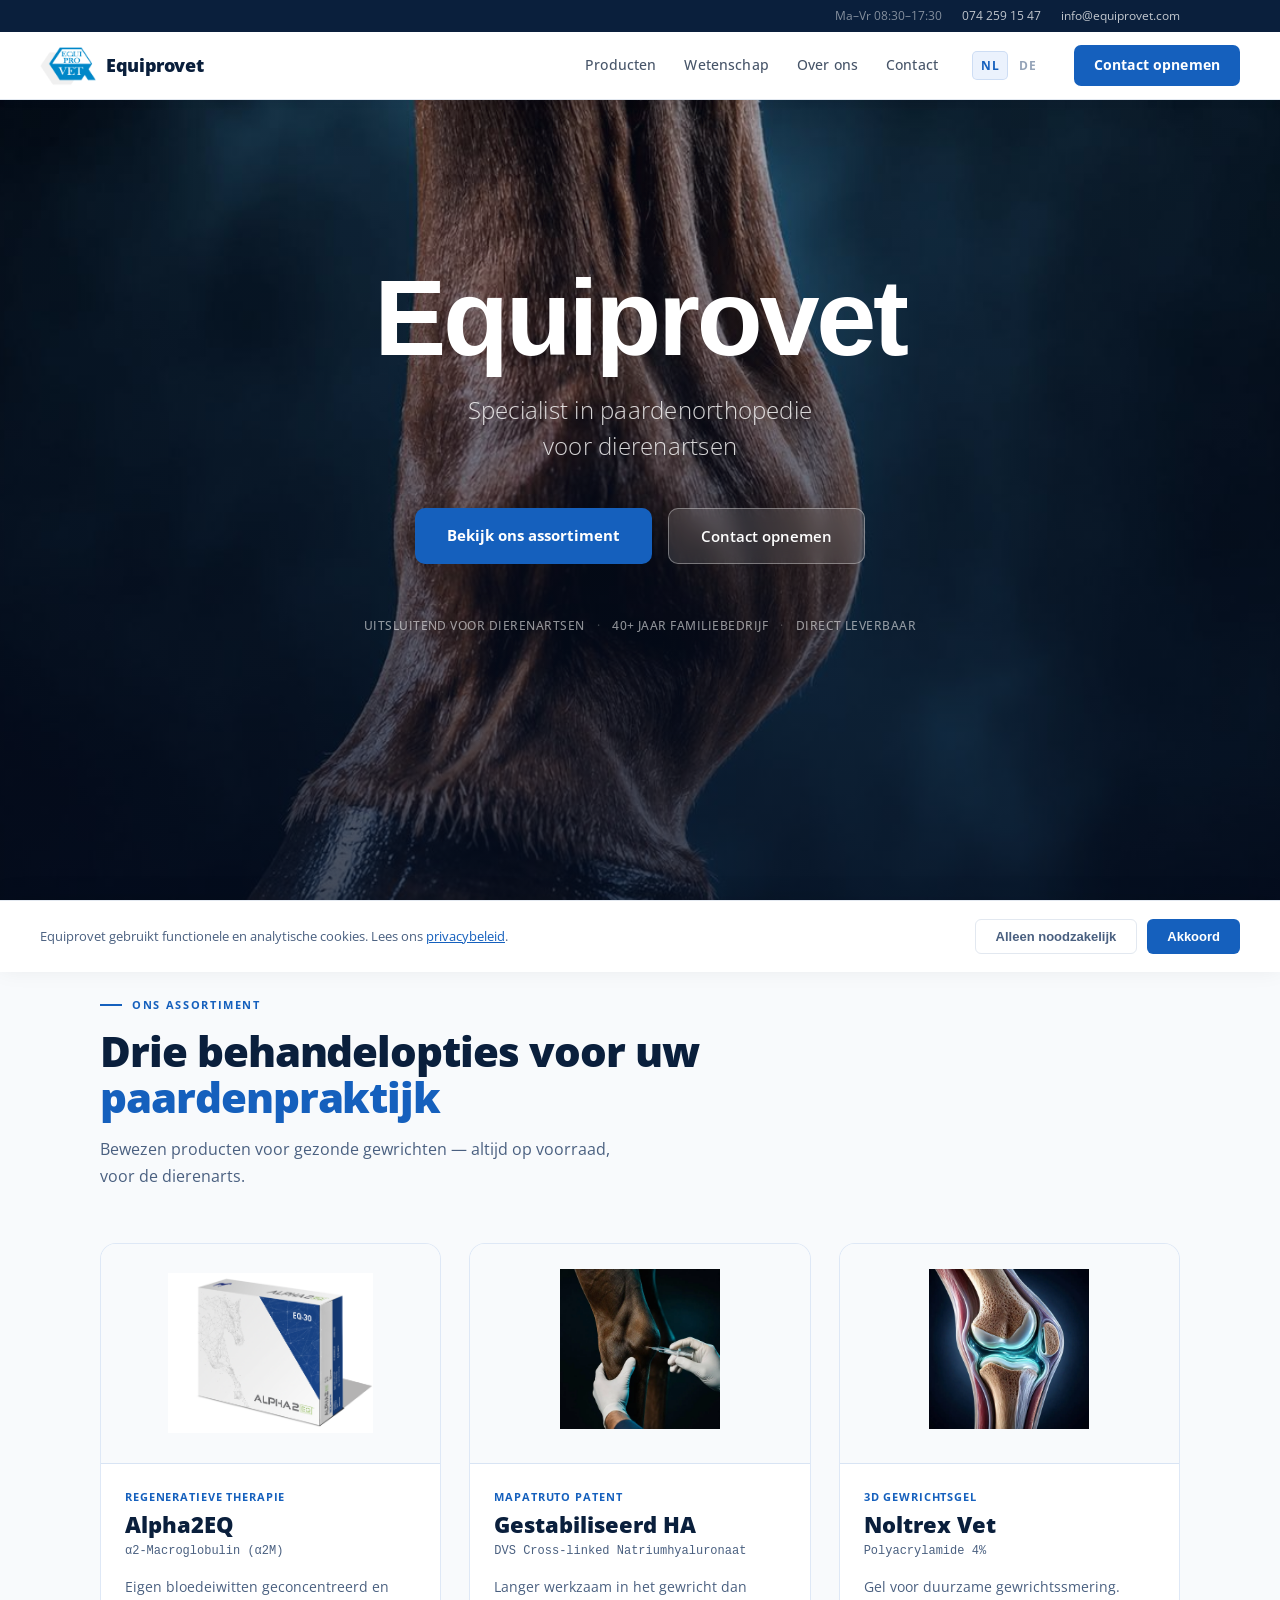
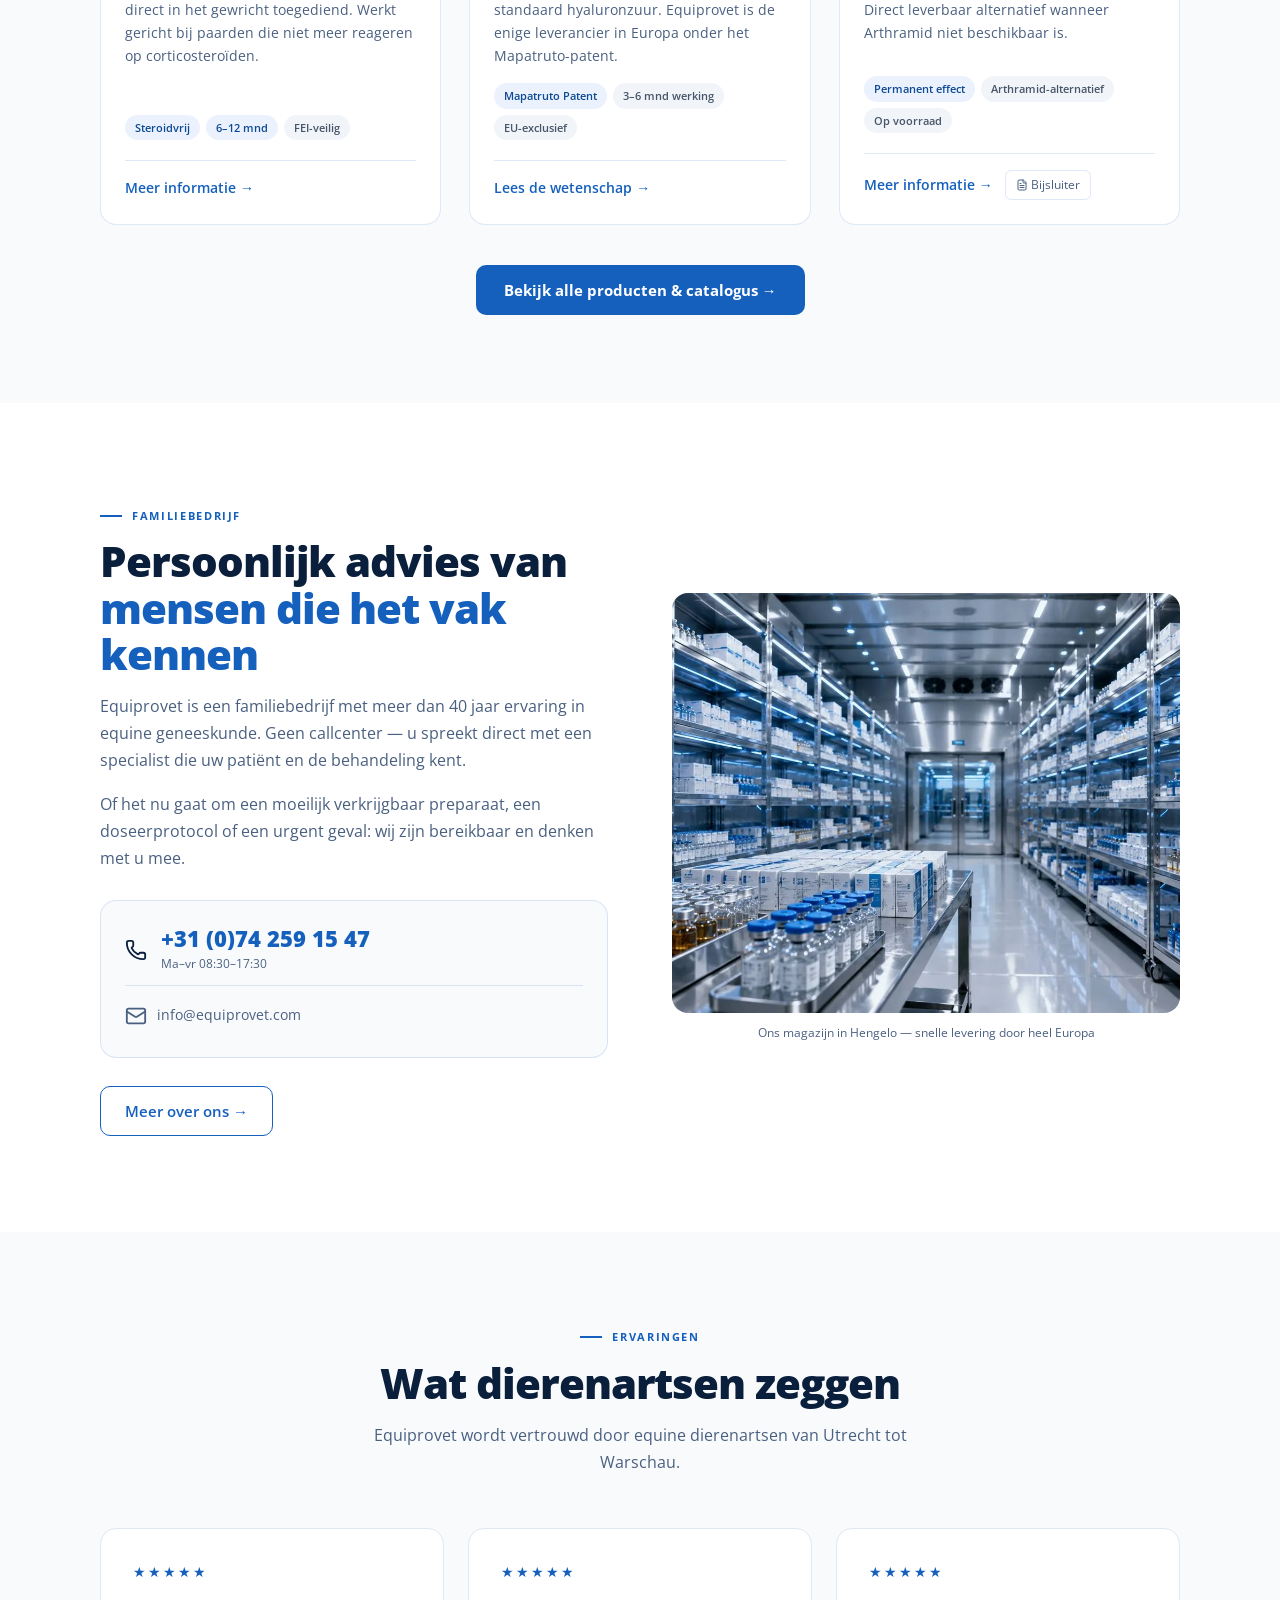
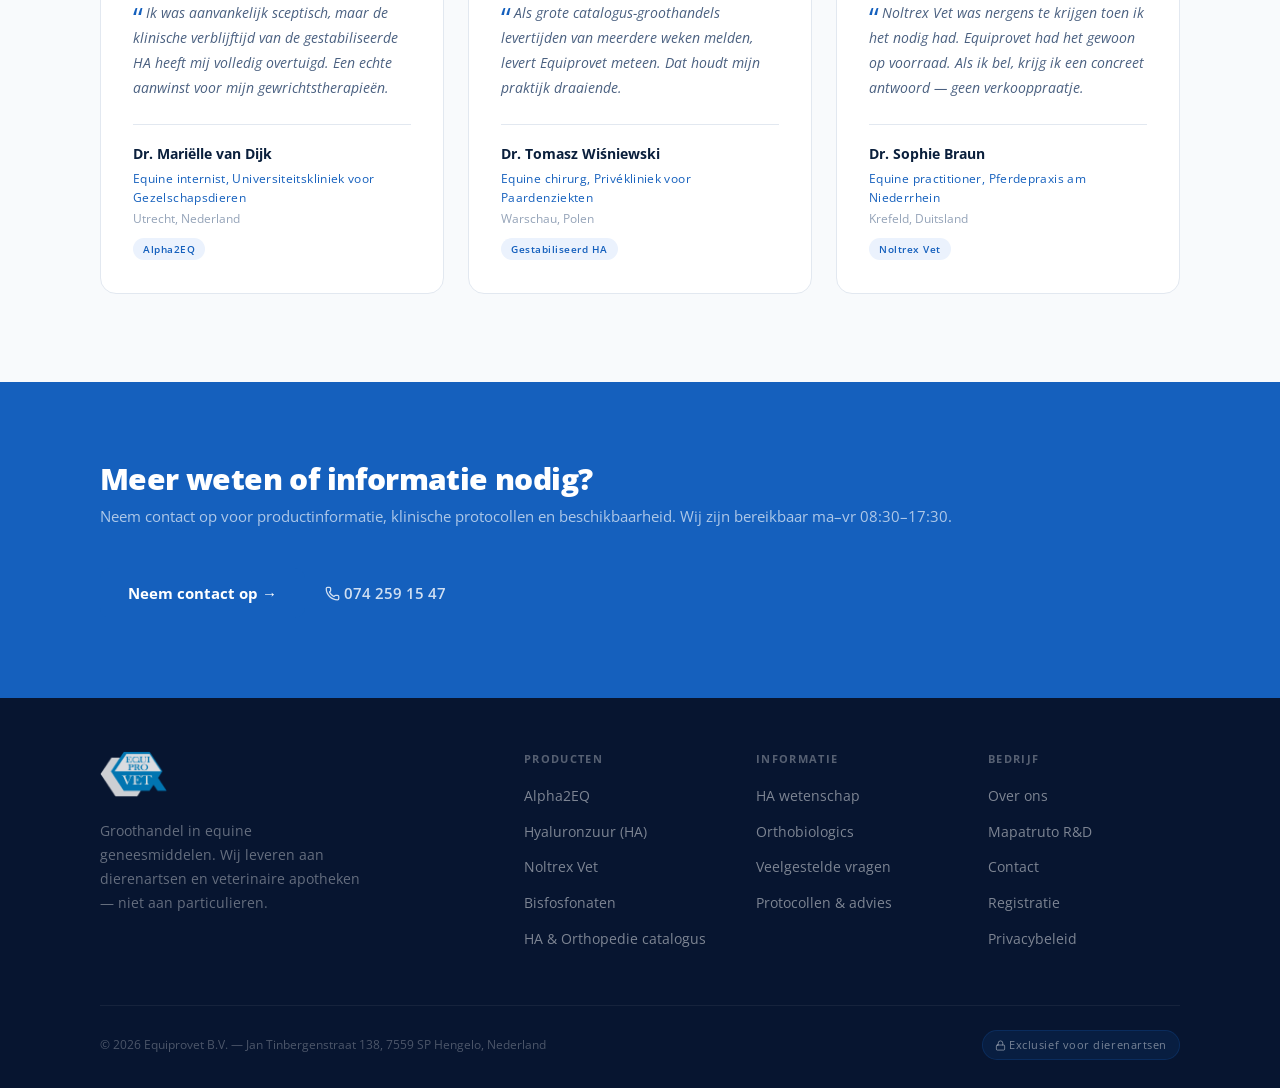
==== commit 334d43c3: "Feedback Luca: emoji's vervangen door iconen, AI-cliché zinnen herschreven Sitebrede emoji's (📍📞🔒🔬🐴 " ====
--- a/index.html
+++ b/index.html
@@ -199,7 +199,7 @@
           </div>
           <div class="pcc-actions">
             <a href="/contact.html" class="pcc-btn">Meer informatie →</a>
-            <a href="https://www.geneesmiddeleninformatiebank.nl/smpc/v110867_spc.pdf" class="pcc-bijsluiter" target="_blank" rel="noopener">📄 Bijsluiter</a>
+            <a href="https://www.geneesmiddeleninformatiebank.nl/smpc/v110867_spc.pdf" class="pcc-bijsluiter" target="_blank" rel="noopener"><svg class="icon" aria-hidden="true"><use href="/images/icons.svg#i-file-text"></use></svg> Bijsluiter</a>
           </div>
         </div>
       </div>
@@ -222,14 +222,14 @@
         <p class="personal-text">Of het nu gaat om een moeilijk verkrijgbaar preparaat, een doseerprotocol of een urgent geval: wij zijn bereikbaar en denken met u mee.</p>
         <div class="personal-contact-block">
           <a href="tel:+31742591547" class="personal-phone">
-            <span class="personal-phone-icon">📞</span>
+            <span class="personal-phone-icon"><svg class="icon" aria-hidden="true"><use href="/images/icons.svg#i-phone"></use></svg></span>
             <span>
               <strong>+31 (0)74 259 15 47</strong>
               <span class="personal-hours">Ma–vr  08:30–17:30</span>
             </span>
           </a>
           <a href="mailto:info@equiprovet.com" class="personal-email">
-            <span>✉️</span>
+            <span class="personal-phone-icon"><svg class="icon" aria-hidden="true"><use href="/images/icons.svg#i-mail"></use></svg></span>
             <span>info@equiprovet.com</span>
           </a>
         </div>
@@ -299,7 +299,7 @@
       </div>
       <div class="cta-actions">
         <a href="/contact.html" class="btn-primary">Neem contact op →</a>
-        <a href="tel:+31742591547" class="cta-tel">📞 074 259 15 47</a>
+        <a href="tel:+31742591547" class="cta-tel"><svg class="icon" aria-hidden="true"><use href="/images/icons.svg#i-phone"></use></svg> 074 259 15 47</a>
       </div>
     </div>
   </div>
@@ -348,7 +348,7 @@
     </div>
     <div class="footer-bottom">
       <div class="footer-copyright">© 2026 Equiprovet B.V. — Jan Tinbergenstraat 138, 7559 SP Hengelo, Nederland</div>
-      <div class="footer-vet-only">🔒 Exclusief voor dierenartsen</div>
+      <div class="footer-vet-only"><svg class="icon" aria-hidden="true"><use href="/images/icons.svg#i-lock"></use></svg> Exclusief voor dierenartsen</div>
     </div>
   </div>
 </footer>
@@ -356,7 +356,7 @@
 <!-- ── PRIVACY MODAL ── -->
 <div id="privacy-modal" role="dialog" aria-modal="true" aria-label="Privacybeleid">
   <div class="privacy-modal-inner">
-    <button class="privacy-modal-close" onclick="closePrivacy()" aria-label="Sluiten">✕</button>
+    <button class="privacy-modal-close" onclick="closePrivacy()" aria-label="Sluiten"><svg class="icon" aria-hidden="true"><use href="/images/icons.svg#i-x"></use></svg></button>
     <h2>Privacybeleid</h2>
     <p class="privacy-date">Versie 1.0 — maart 2026</p>
     <h3>1. Verwerkingsverantwoordelijke</h3>
@@ -406,9 +406,9 @@
     <strong>Dierenarts?</strong> Neem direct contact op voor informatie.
   </div>
   <div class="sticky-cta-actions">
-    <a href="tel:+31742591547" class="sticky-cta-tel">📞 +31 (0)74 259 15 47</a>
+    <a href="tel:+31742591547" class="sticky-cta-tel"><svg class="icon" aria-hidden="true"><use href="/images/icons.svg#i-phone"></use></svg> +31 (0)74 259 15 47</a>
     <a href="/contact.html" class="sticky-cta-btn">Contact opnemen →</a>
-    <button class="sticky-cta-close" onclick="document.getElementById('sticky-cta').remove()" aria-label="Sluiten">✕</button>
+    <button class="sticky-cta-close" onclick="document.getElementById('sticky-cta').remove()" aria-label="Sluiten"><svg class="icon" aria-hidden="true"><use href="/images/icons.svg#i-x"></use></svg></button>
   </div>
 </div>
 </body>
--- a/css/styles.css
+++ b/css/styles.css
@@ -3,6 +3,8 @@
    ═══════════════════════════════════════ */
 
 *, *::before, *::after { margin: 0; padding: 0; box-sizing: border-box; }
+
+.icon { width: 1em; height: 1em; display: inline-block; vertical-align: -0.15em; stroke: currentColor; flex-shrink: 0; }
 
 :root {
   --blue:       #1560BD;
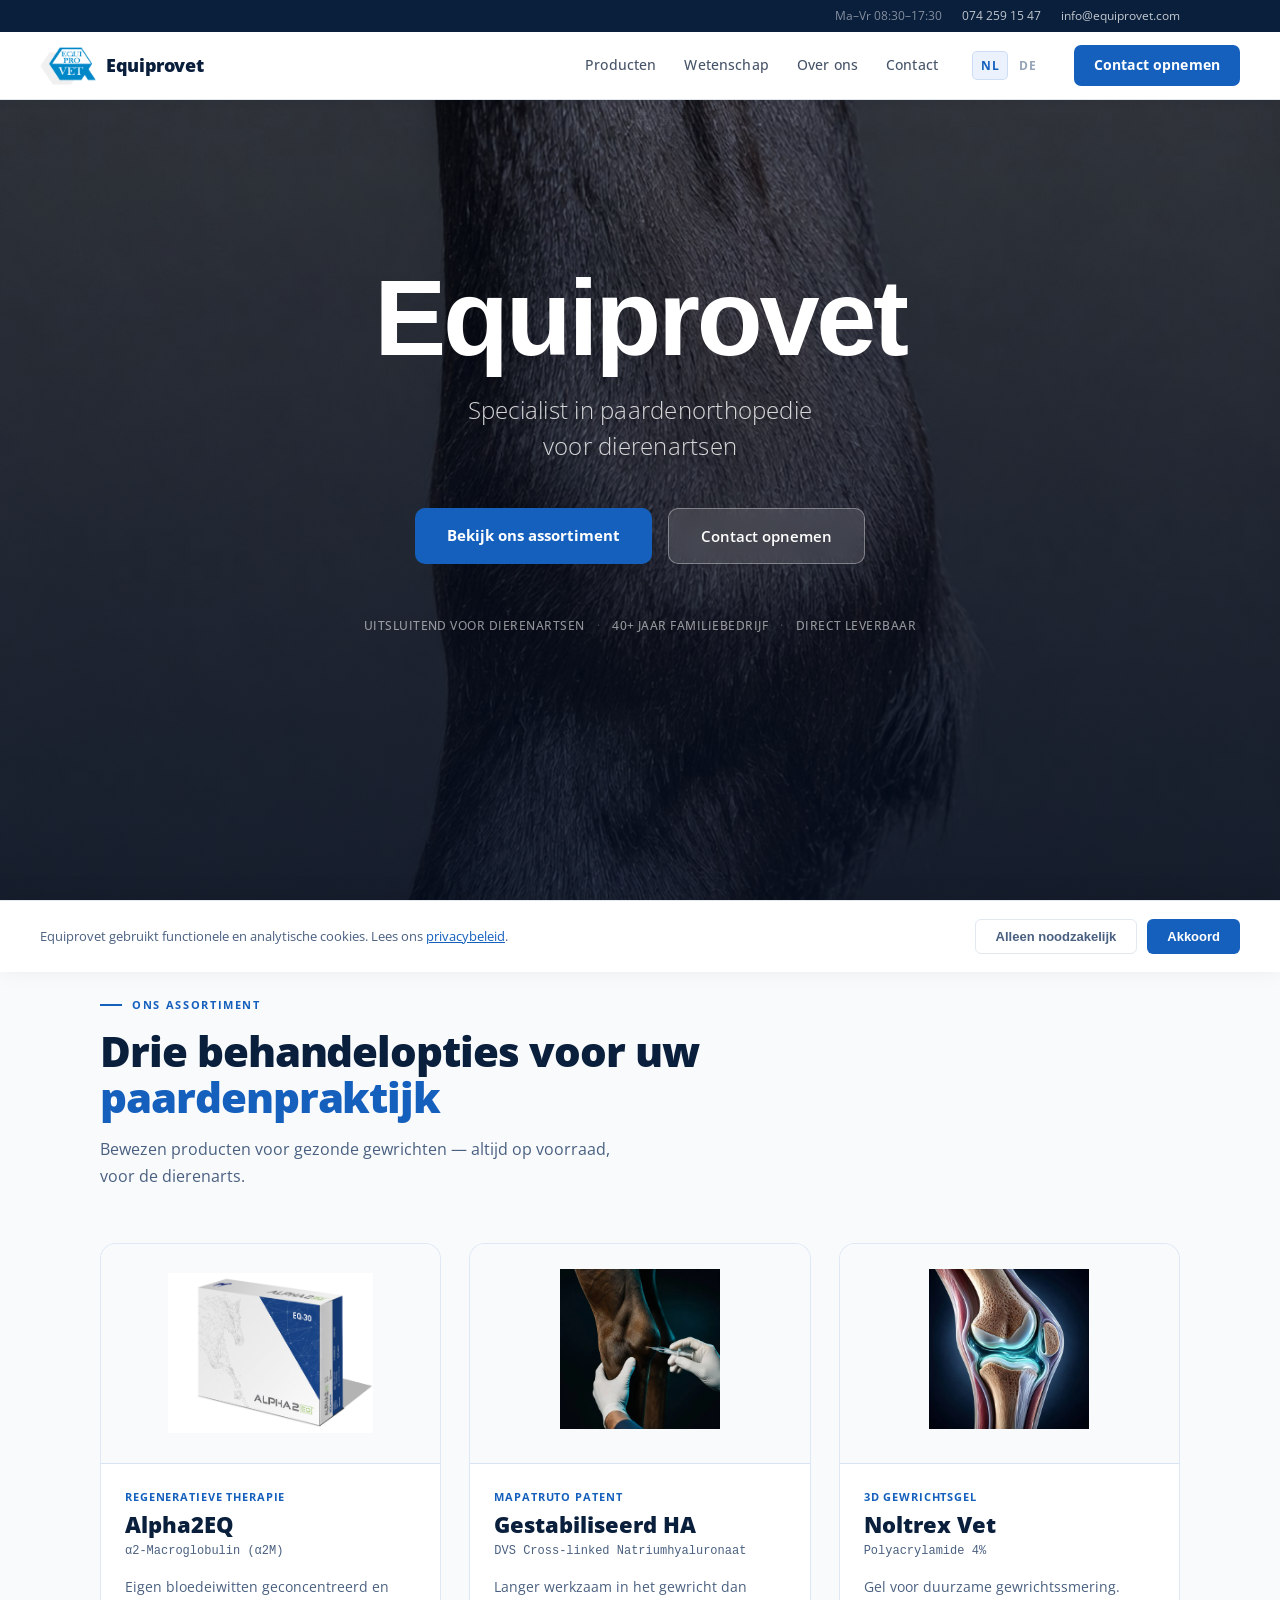
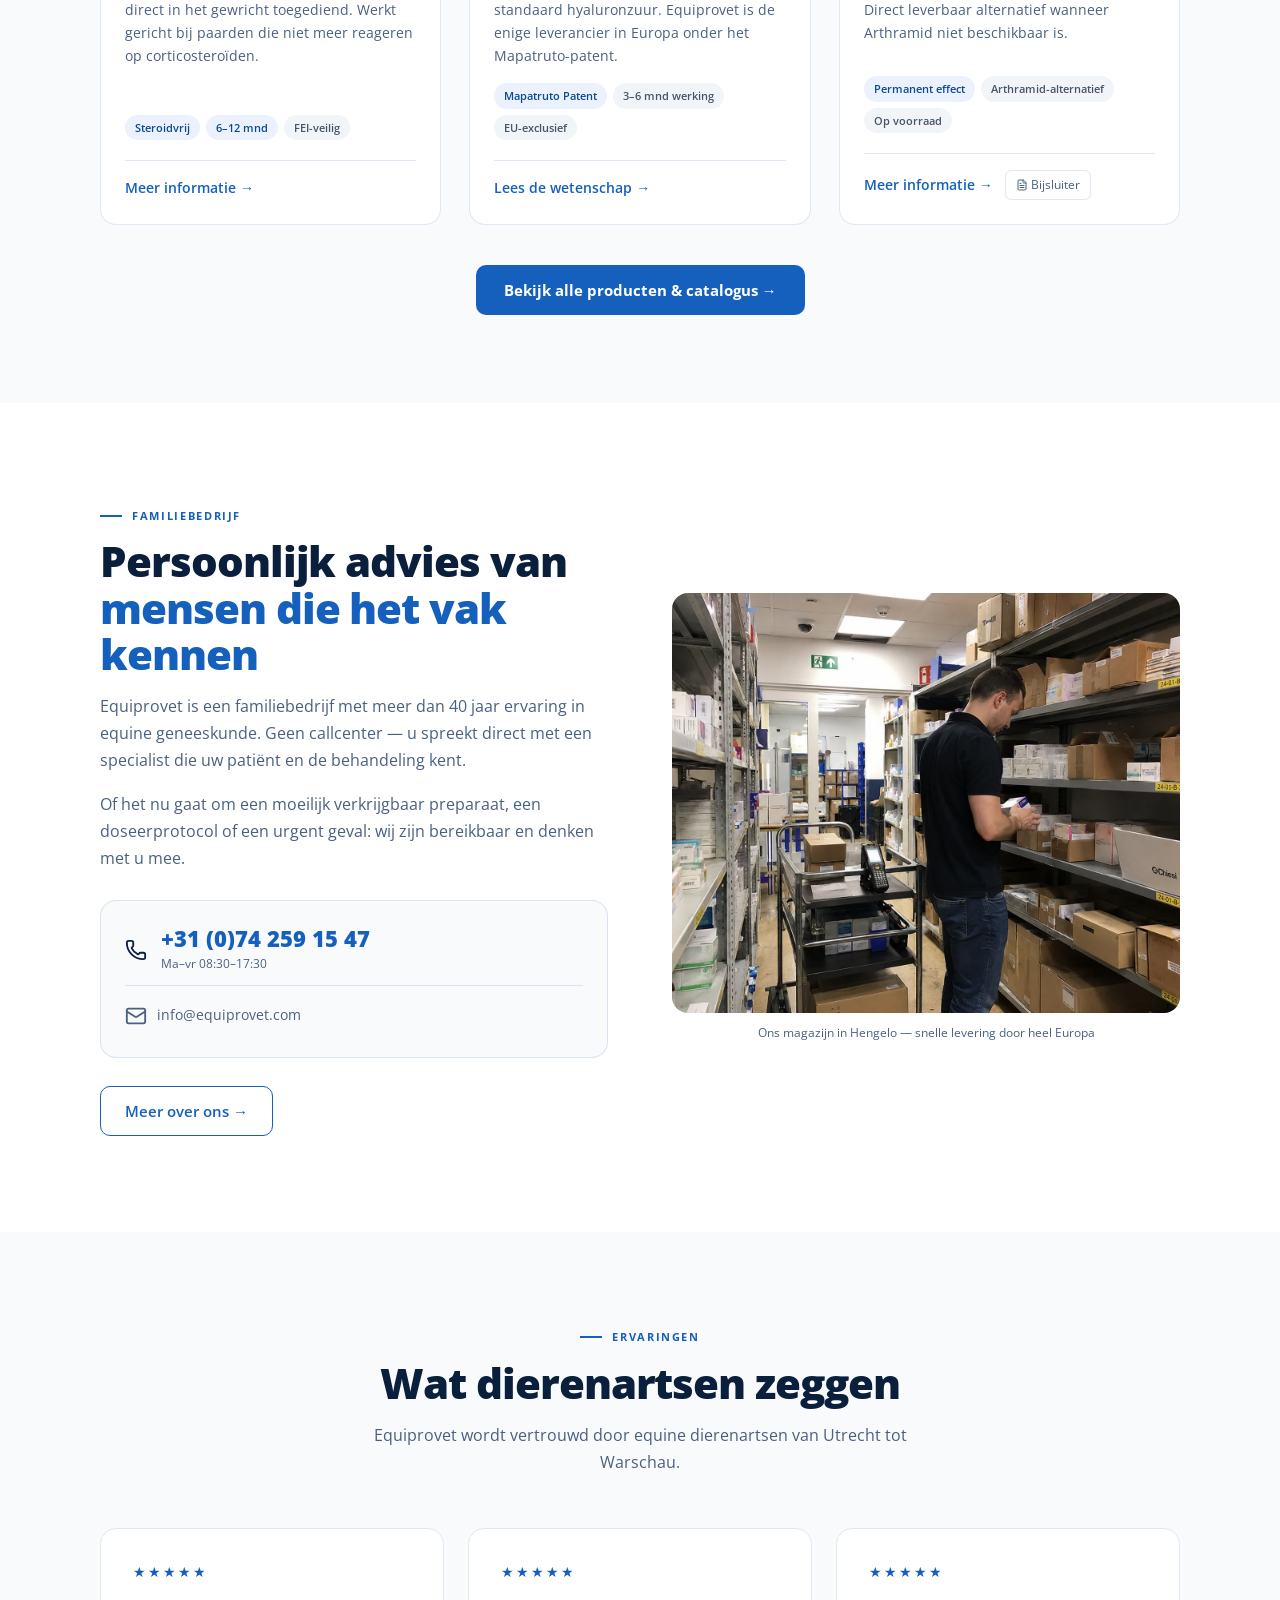
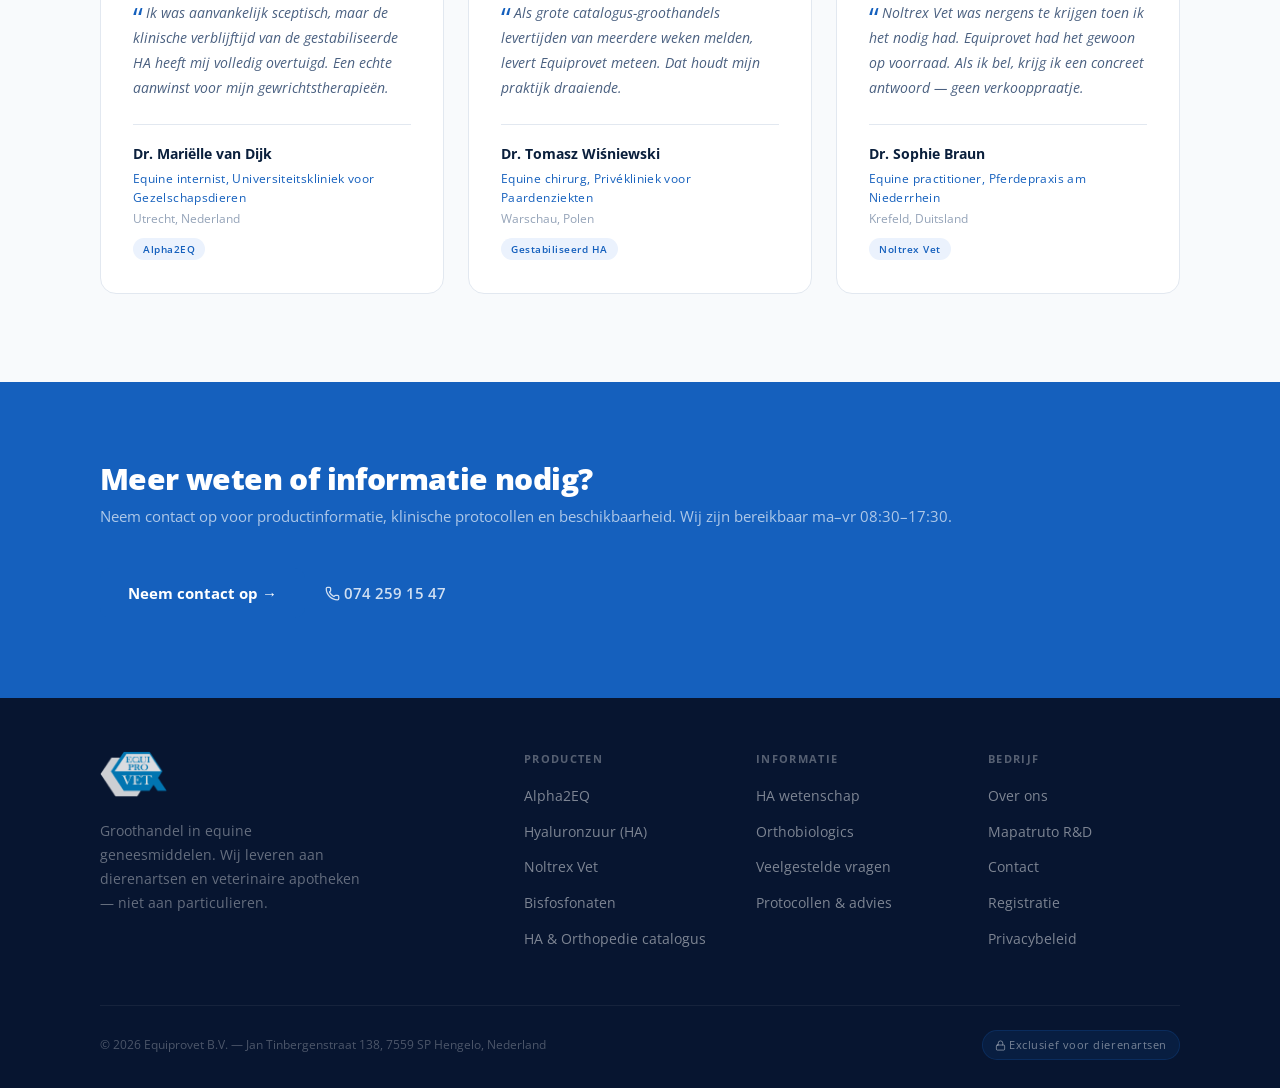
==== commit 92b334ac: "Fix: cache-busting voor nieuwe foto's (oude versie bleef hangen) vercel.json zet immutable/1-jaar ca" ====
--- a/index.html
+++ b/index.html
@@ -17,7 +17,7 @@
   <link href="https://fonts.googleapis.com/css2?family=Open+Sans:wght@300;400;500;600;700;800&display=swap" rel="stylesheet">
   <link rel="stylesheet" href="/css/styles.css">
   <script src="/js/main.js" defer></script>
-  <link rel="preload" as="image" href="/images/hero-horse-leg.jpg" fetchpriority="high">
+  <link rel="preload" as="image" href="/images/hero-horse-leg-v2.jpg" fetchpriority="high">
   <link rel="alternate" hreflang="nl" href="https://www.equiprovet.nl/">
   <link rel="alternate" hreflang="de" href="https://www.equiprovet.nl/de/">
   <link rel="alternate" hreflang="x-default" href="https://www.equiprovet.nl/">
@@ -25,7 +25,7 @@
   <meta property="og:site_name" content="Equiprovet">
   <meta property="og:title" content="Equiprovet — De equine orthopedische specialist voor dierenartsen">
   <meta property="og:description" content="Groothandel in equine orthopaedische farmaceutica. Alpha2EQ, gestabiliseerd hyaluronzuur (Mapatruto-patent) en 500+ specialiteiten. Altijd op voorraad. Alleen voor dierenartsen.">
-  <meta property="og:image" content="https://www.equiprovet.nl/images/hero-horse-leg.jpg">
+  <meta property="og:image" content="https://www.equiprovet.nl/images/hero-horse-leg-v2.jpg">
   <meta property="og:locale" content="nl_NL">
   <meta name="twitter:card" content="summary_large_image">
   <meta name="twitter:title" content="Equiprovet — De equine orthopedische specialist voor dierenartsen">
@@ -237,8 +237,8 @@
       </div>
       <div class="personal-image">
         <picture>
-          <source srcset="/images/equiprovet-warehouse.webp" type="image/webp">
-          <img src="/images/equiprovet-warehouse.jpg" alt="Equiprovet magazijn Hengelo" loading="lazy">
+          <source srcset="/images/equiprovet-warehouse-v2.webp" type="image/webp">
+          <img src="/images/equiprovet-warehouse-v2.jpg" alt="Equiprovet magazijn Hengelo" loading="lazy">
         </picture>
         <div class="personal-image-caption">Ons magazijn in Hengelo — snelle levering door heel Europa</div>
       </div>
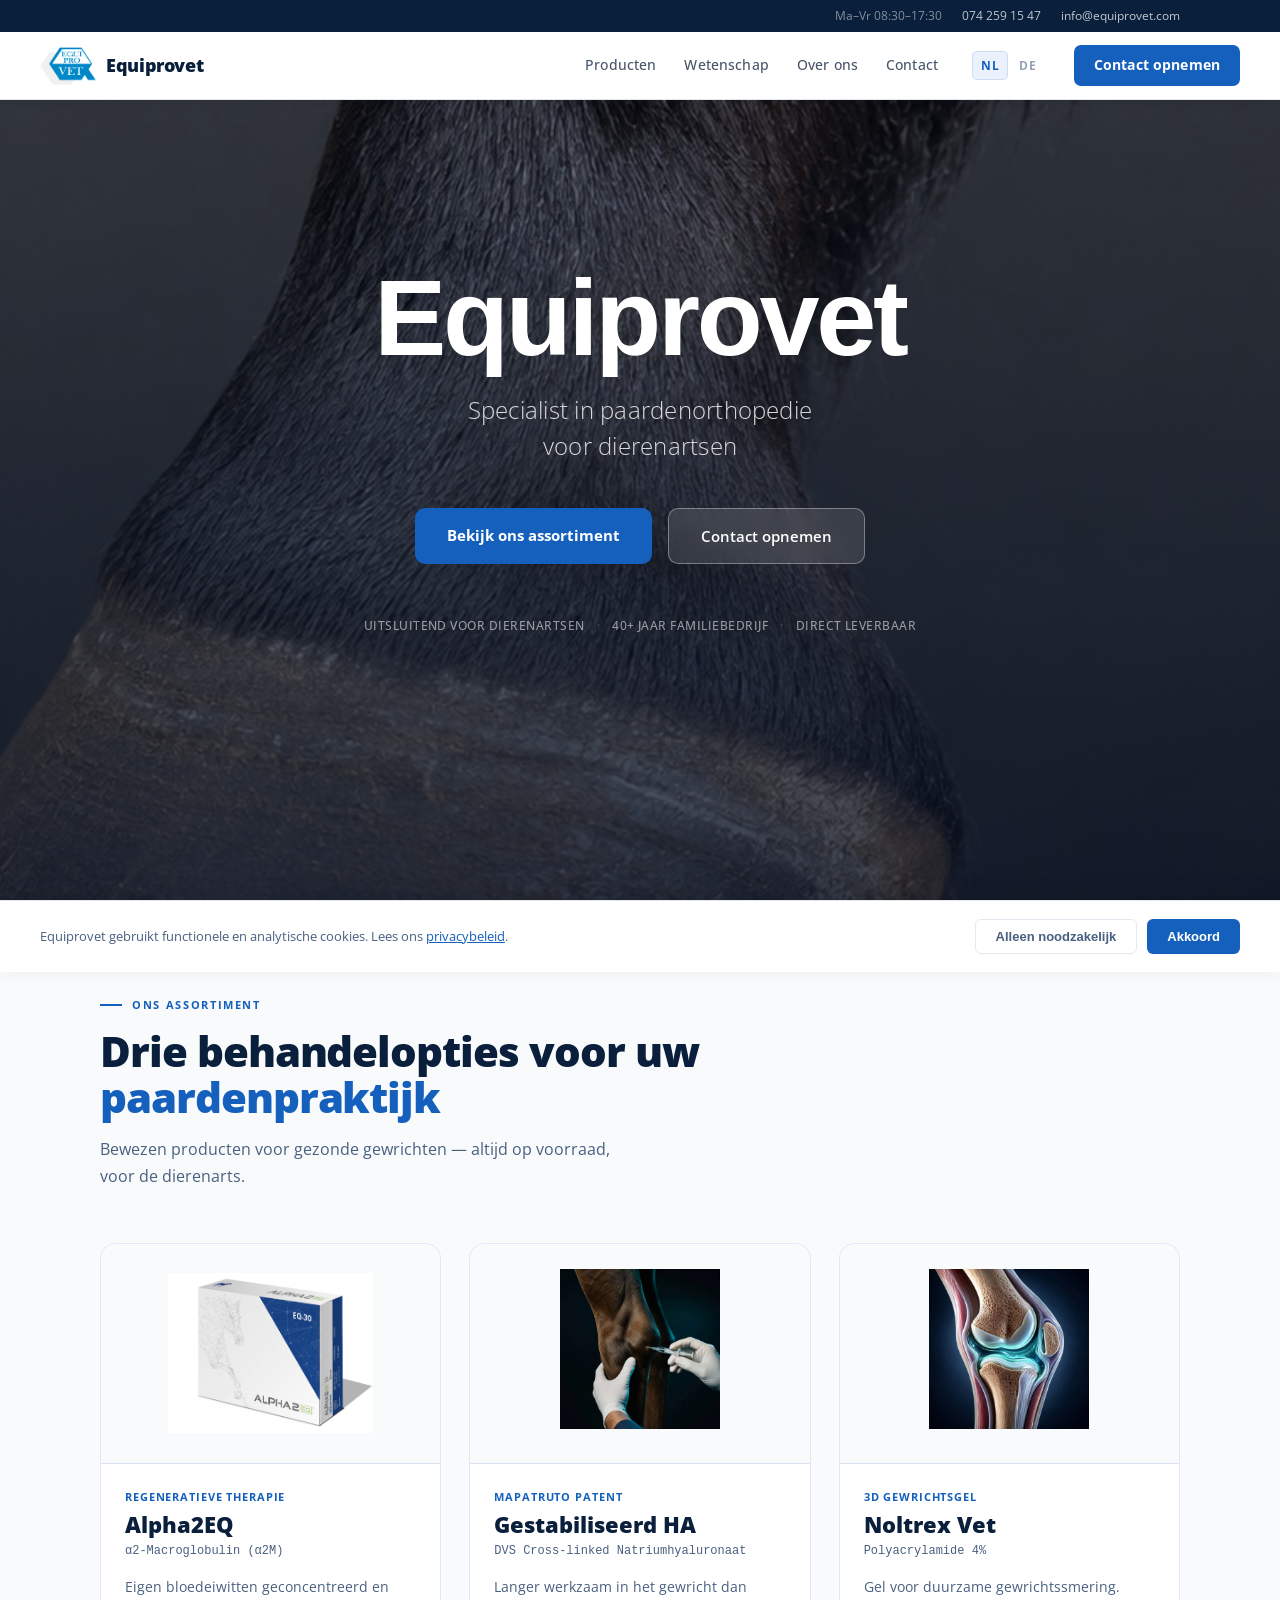
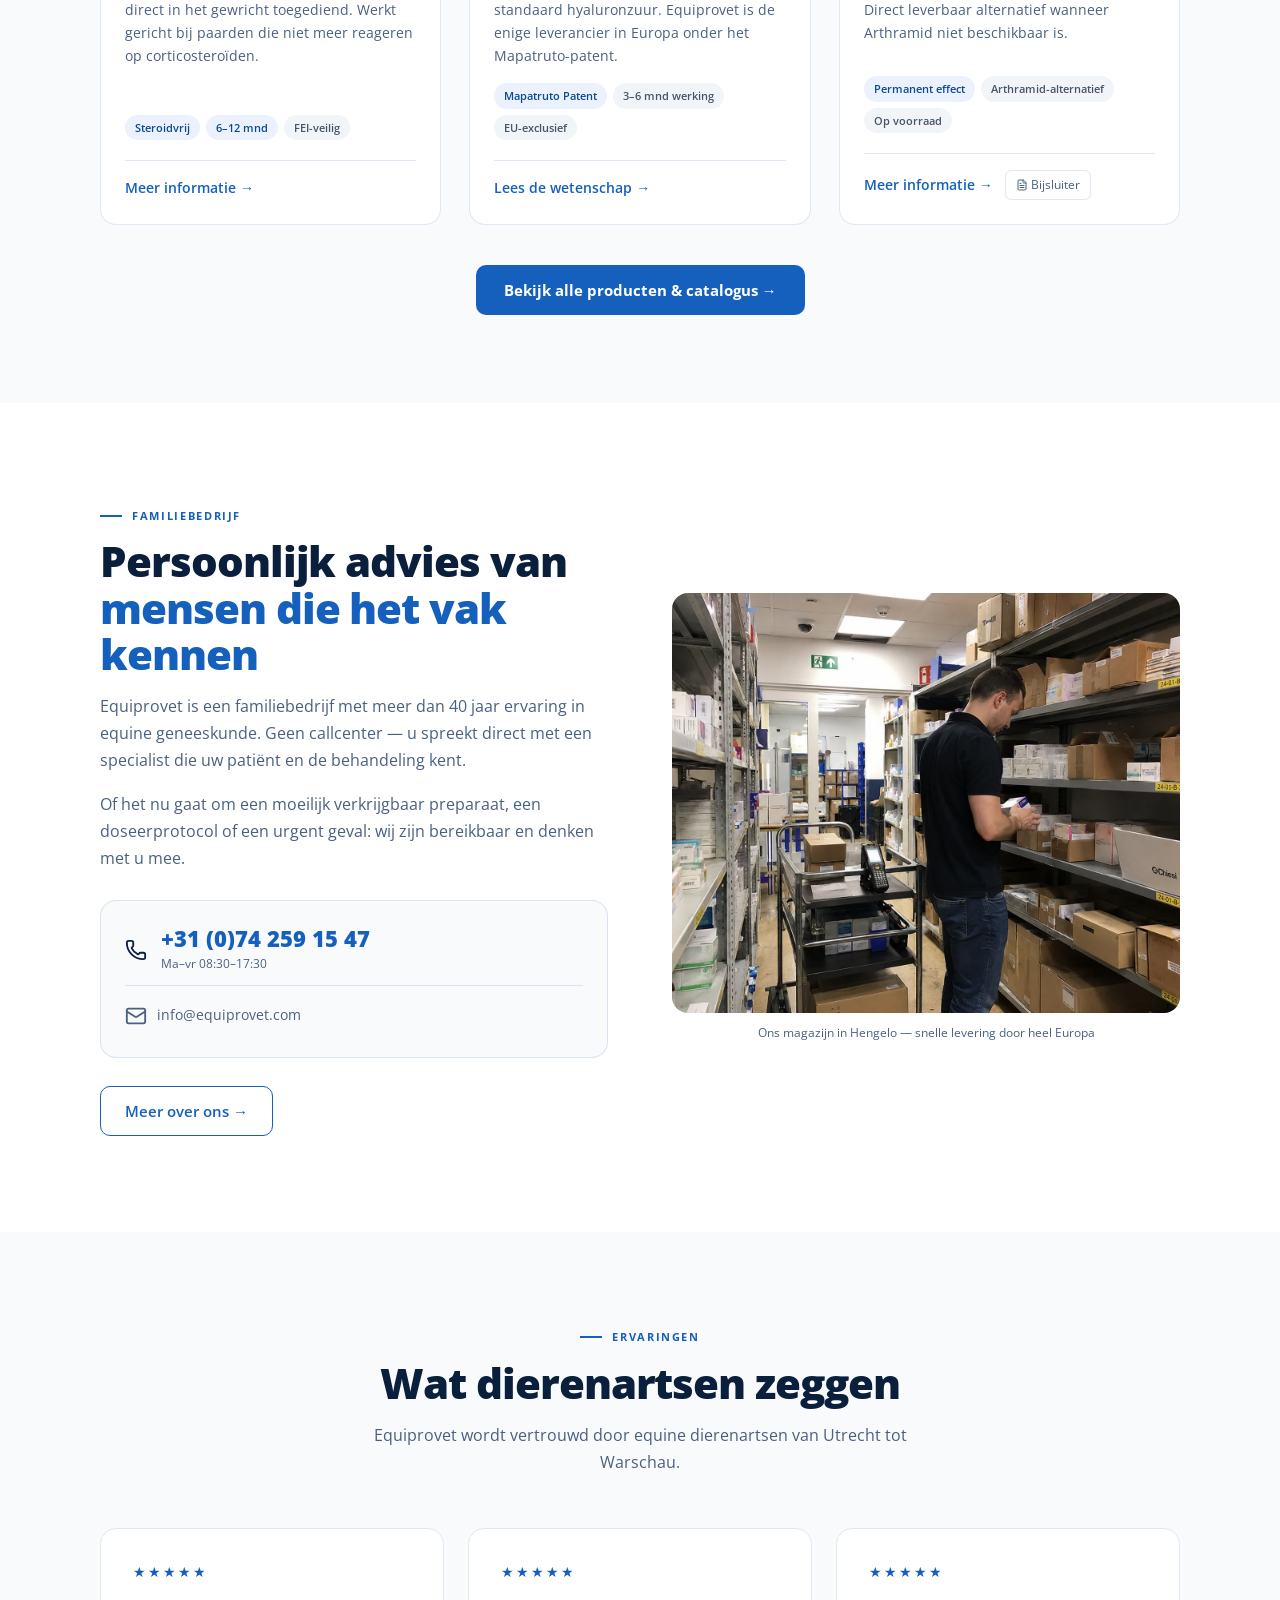
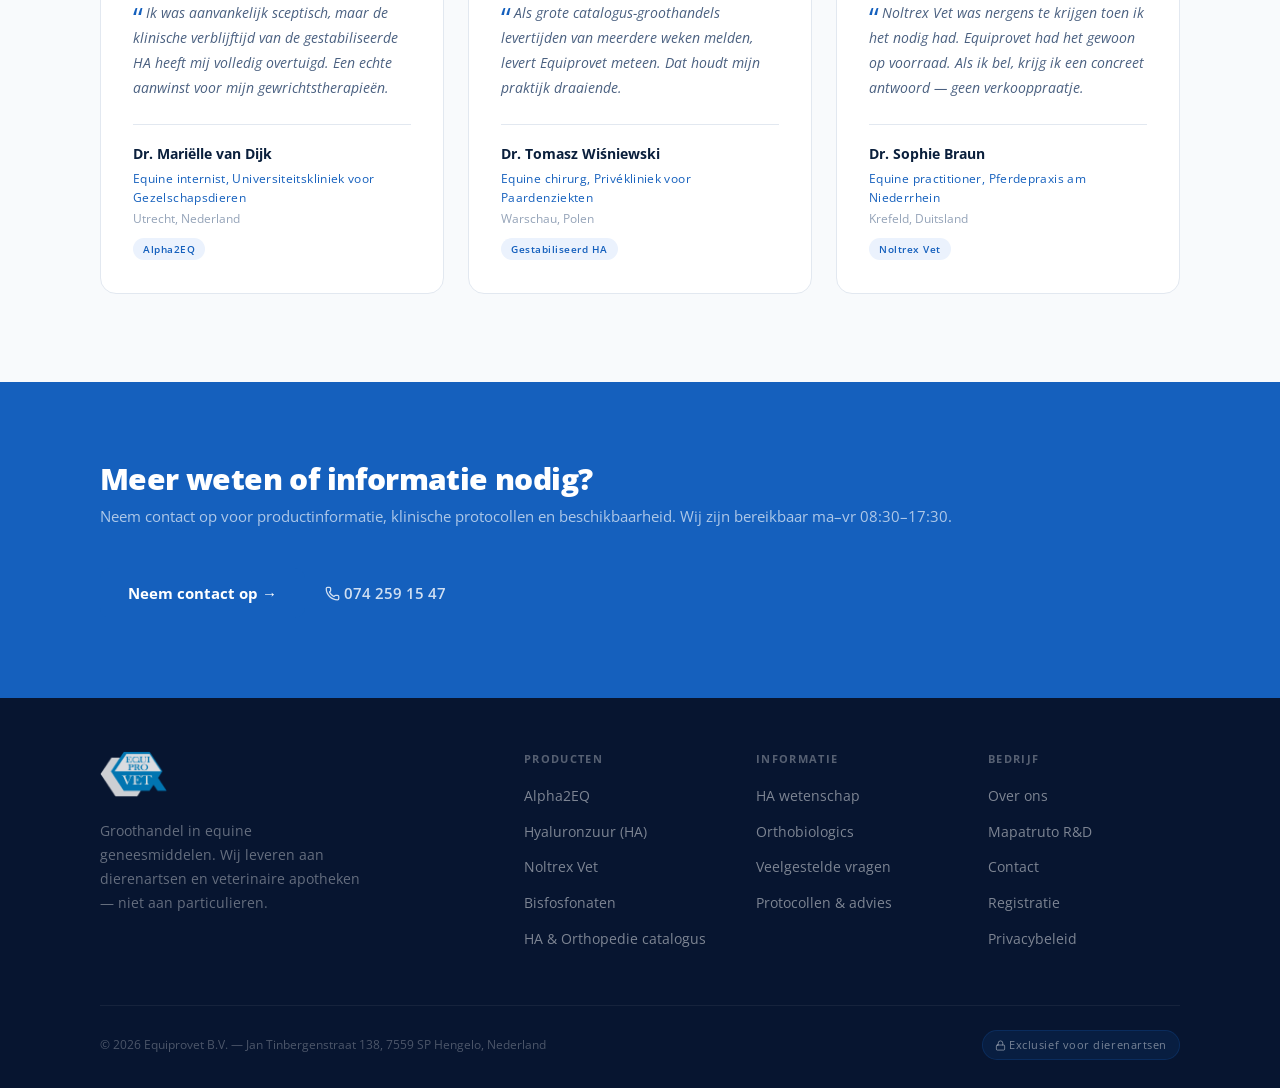
==== commit ab8df5c4: "Hero-foto uitgezoomd: bredere uitsnede zodat de hoef zichtbaar is De portret-foto van het paardenbee" ====
--- a/index.html
+++ b/index.html
@@ -17,7 +17,7 @@
   <link href="https://fonts.googleapis.com/css2?family=Open+Sans:wght@300;400;500;600;700;800&display=swap" rel="stylesheet">
   <link rel="stylesheet" href="/css/styles.css">
   <script src="/js/main.js" defer></script>
-  <link rel="preload" as="image" href="/images/hero-horse-leg-v2.jpg" fetchpriority="high">
+  <link rel="preload" as="image" href="/images/hero-horse-leg-v3.jpg" fetchpriority="high">
   <link rel="alternate" hreflang="nl" href="https://www.equiprovet.nl/">
   <link rel="alternate" hreflang="de" href="https://www.equiprovet.nl/de/">
   <link rel="alternate" hreflang="x-default" href="https://www.equiprovet.nl/">
@@ -25,7 +25,7 @@
   <meta property="og:site_name" content="Equiprovet">
   <meta property="og:title" content="Equiprovet — De equine orthopedische specialist voor dierenartsen">
   <meta property="og:description" content="Groothandel in equine orthopaedische farmaceutica. Alpha2EQ, gestabiliseerd hyaluronzuur (Mapatruto-patent) en 500+ specialiteiten. Altijd op voorraad. Alleen voor dierenartsen.">
-  <meta property="og:image" content="https://www.equiprovet.nl/images/hero-horse-leg-v2.jpg">
+  <meta property="og:image" content="https://www.equiprovet.nl/images/hero-horse-leg-v3.jpg">
   <meta property="og:locale" content="nl_NL">
   <meta name="twitter:card" content="summary_large_image">
   <meta name="twitter:title" content="Equiprovet — De equine orthopedische specialist voor dierenartsen">
--- a/css/styles.css
+++ b/css/styles.css
@@ -215,7 +215,7 @@
 .hero {
   position: relative;
   min-height: 100vh;
-  background-image: url('/images/hero-horse-leg.jpg');
+  background-image: url('/images/hero-horse-leg-v3.jpg');
   background-size: cover;
   background-position: center 30%;
   display: flex;
